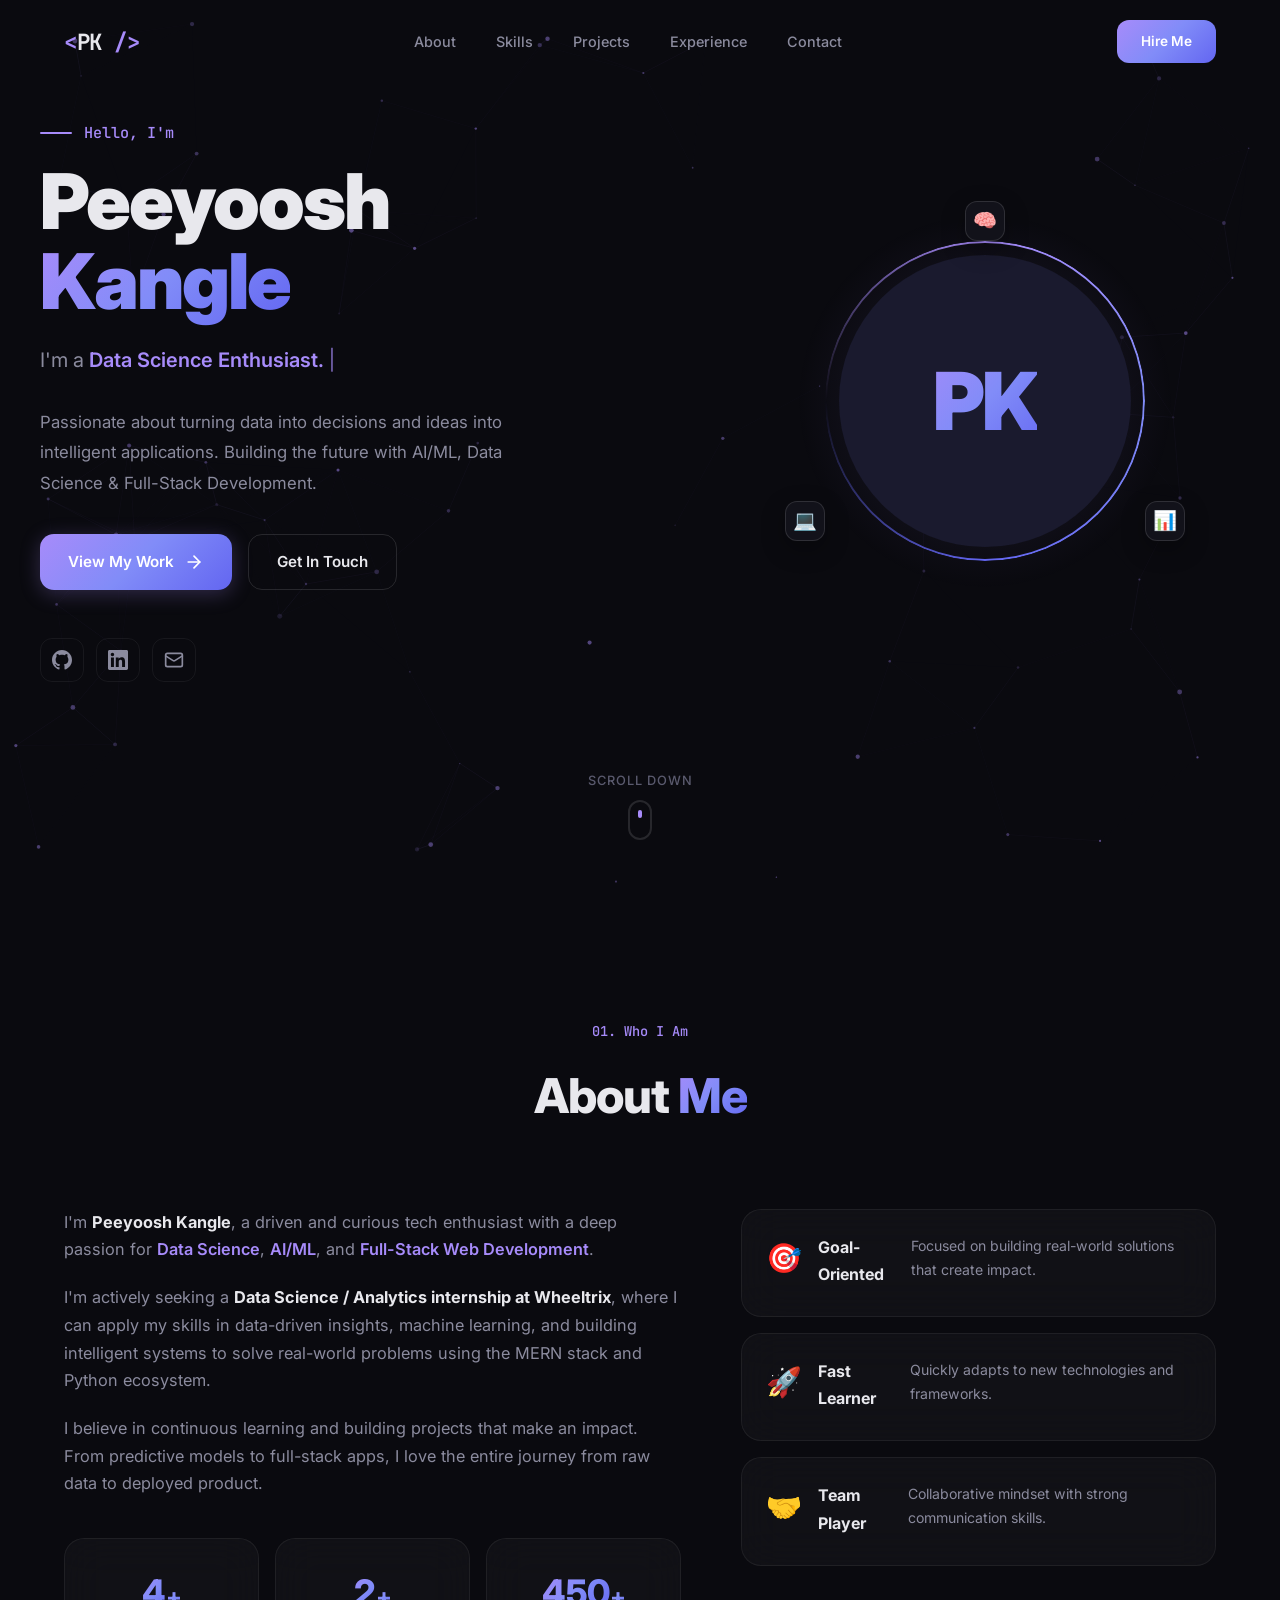
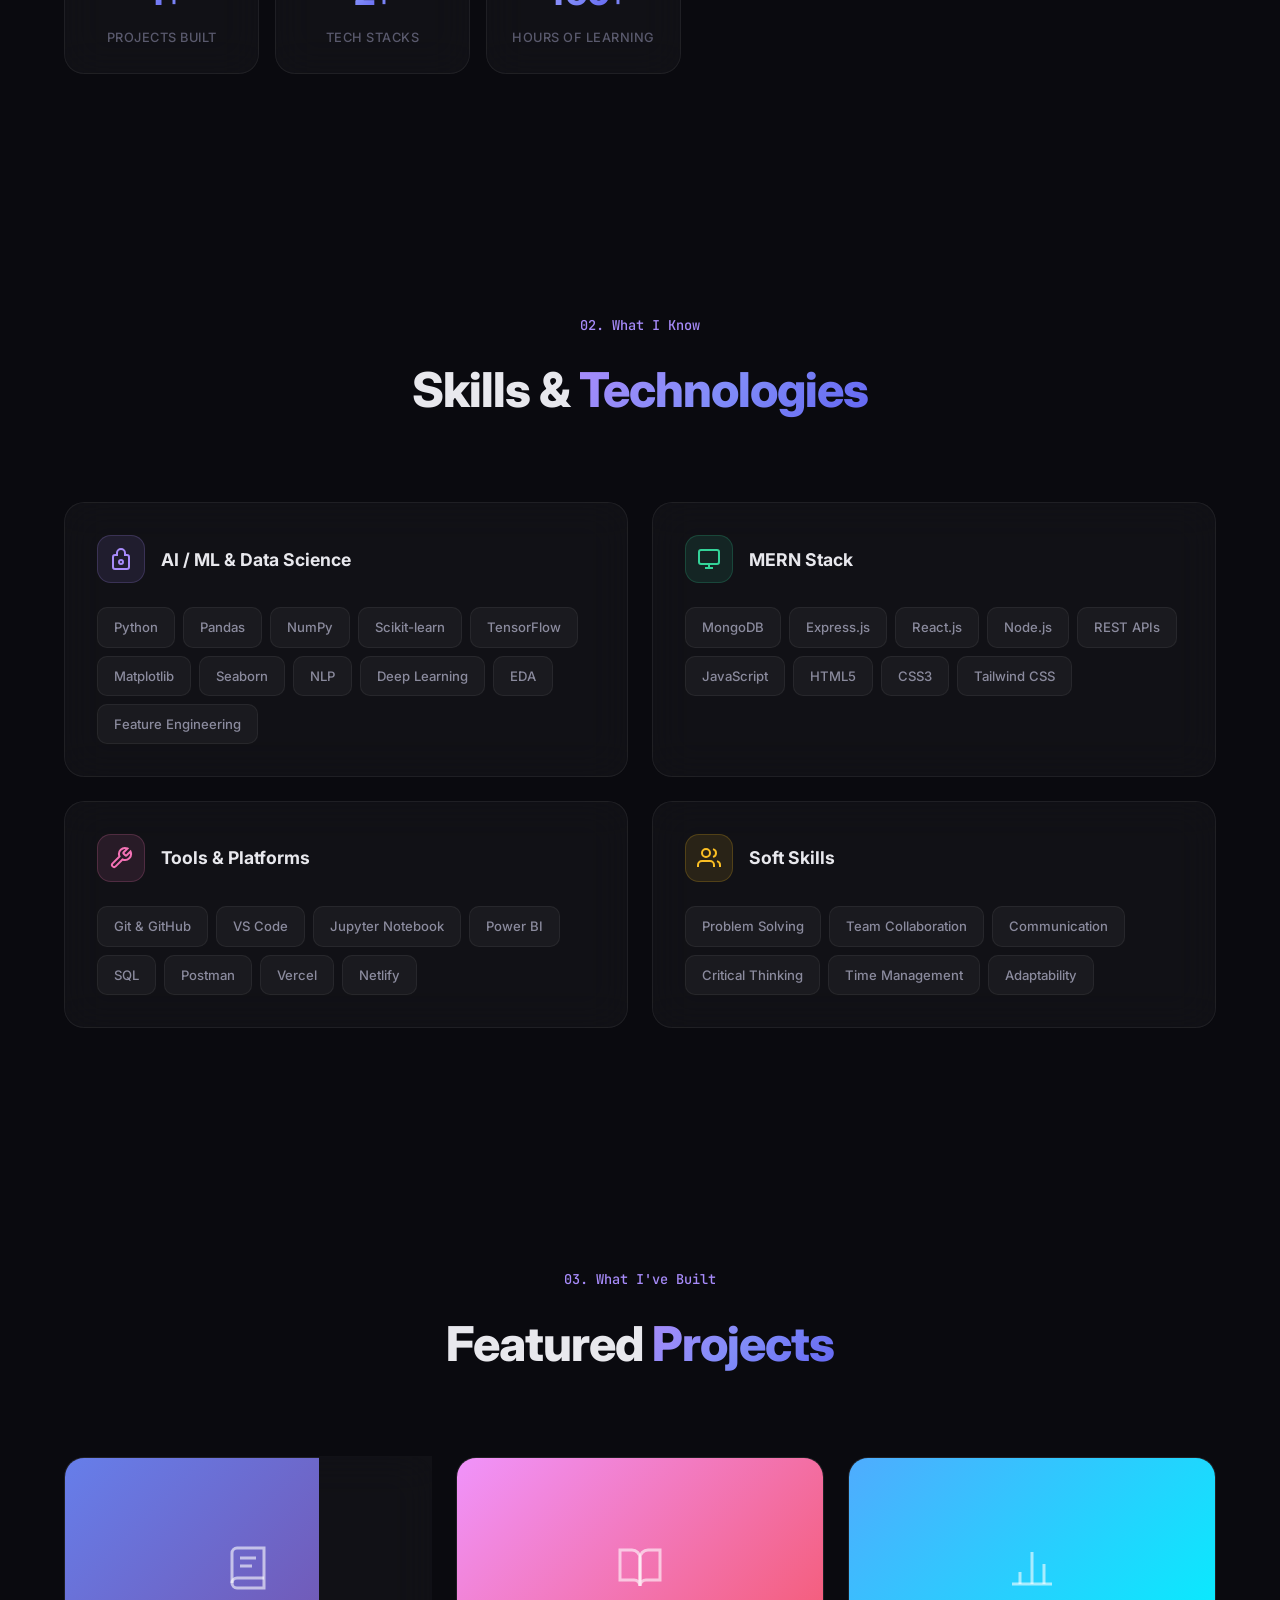
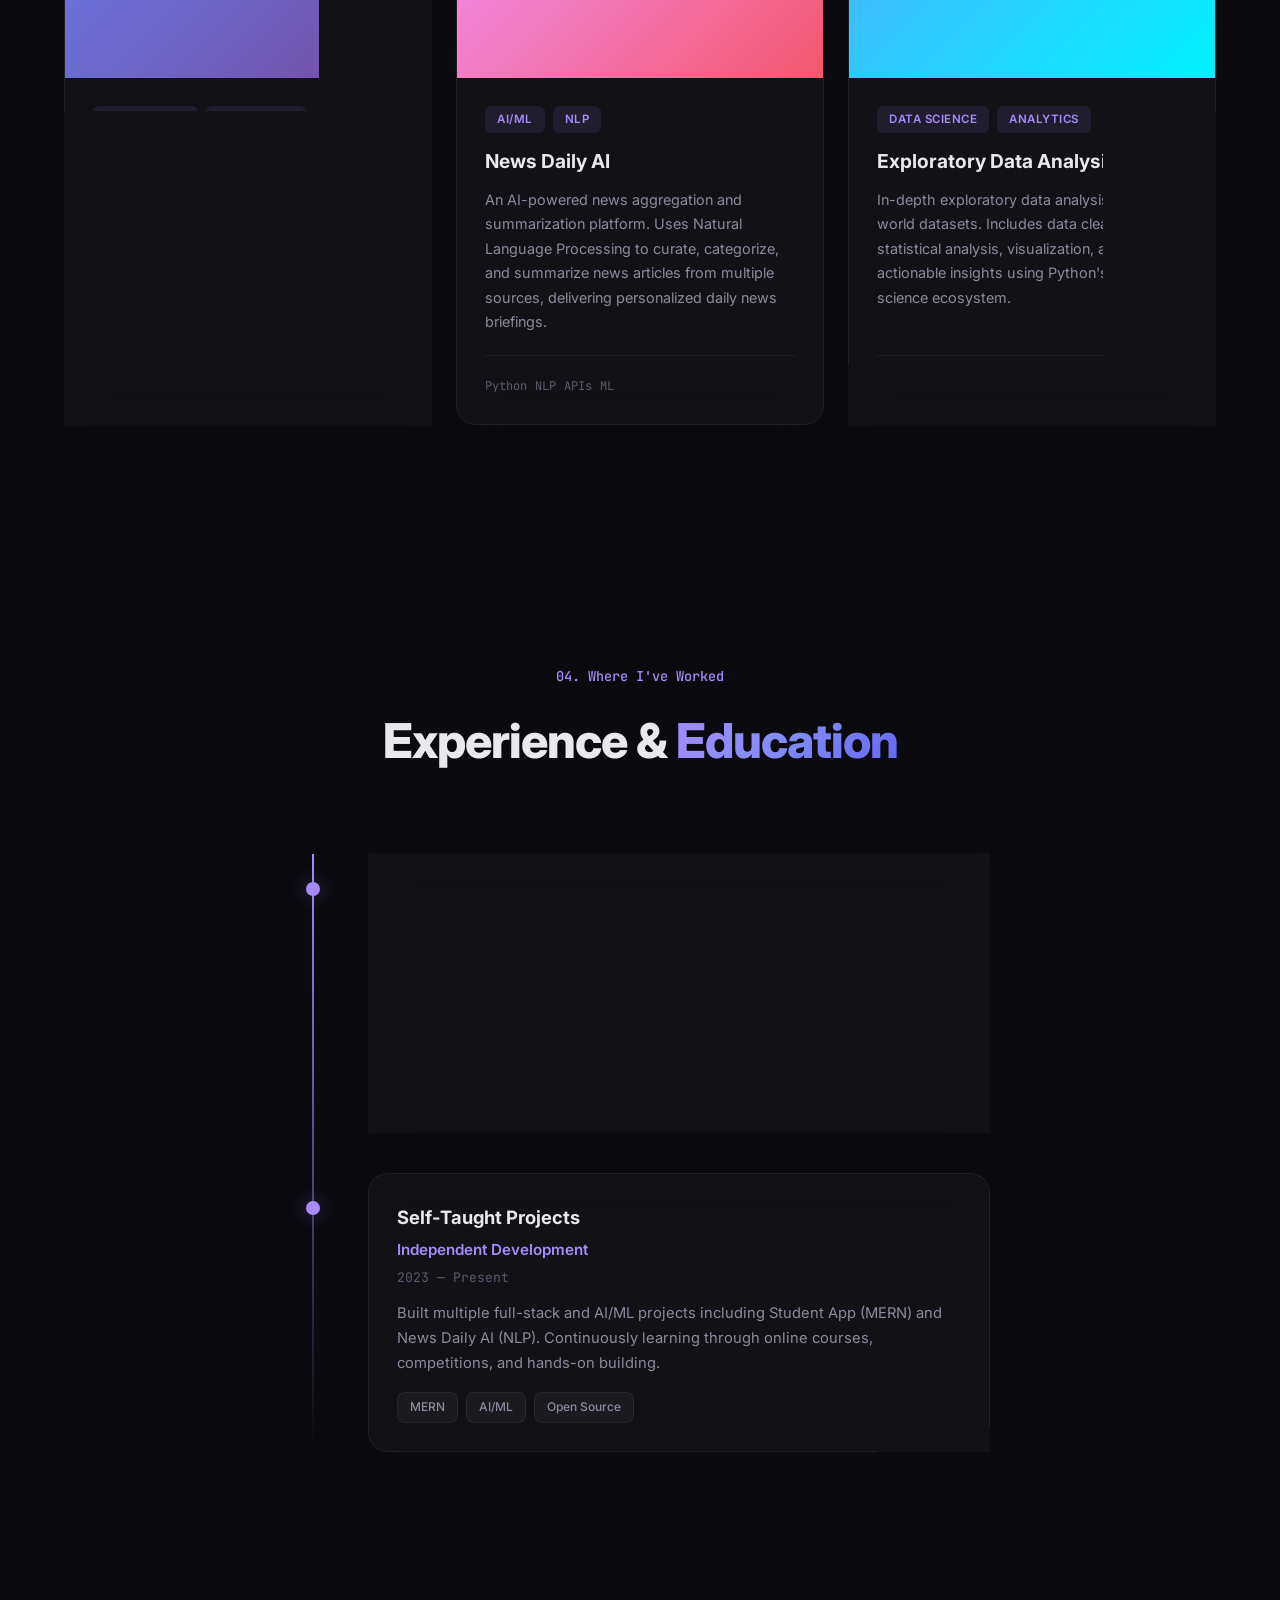
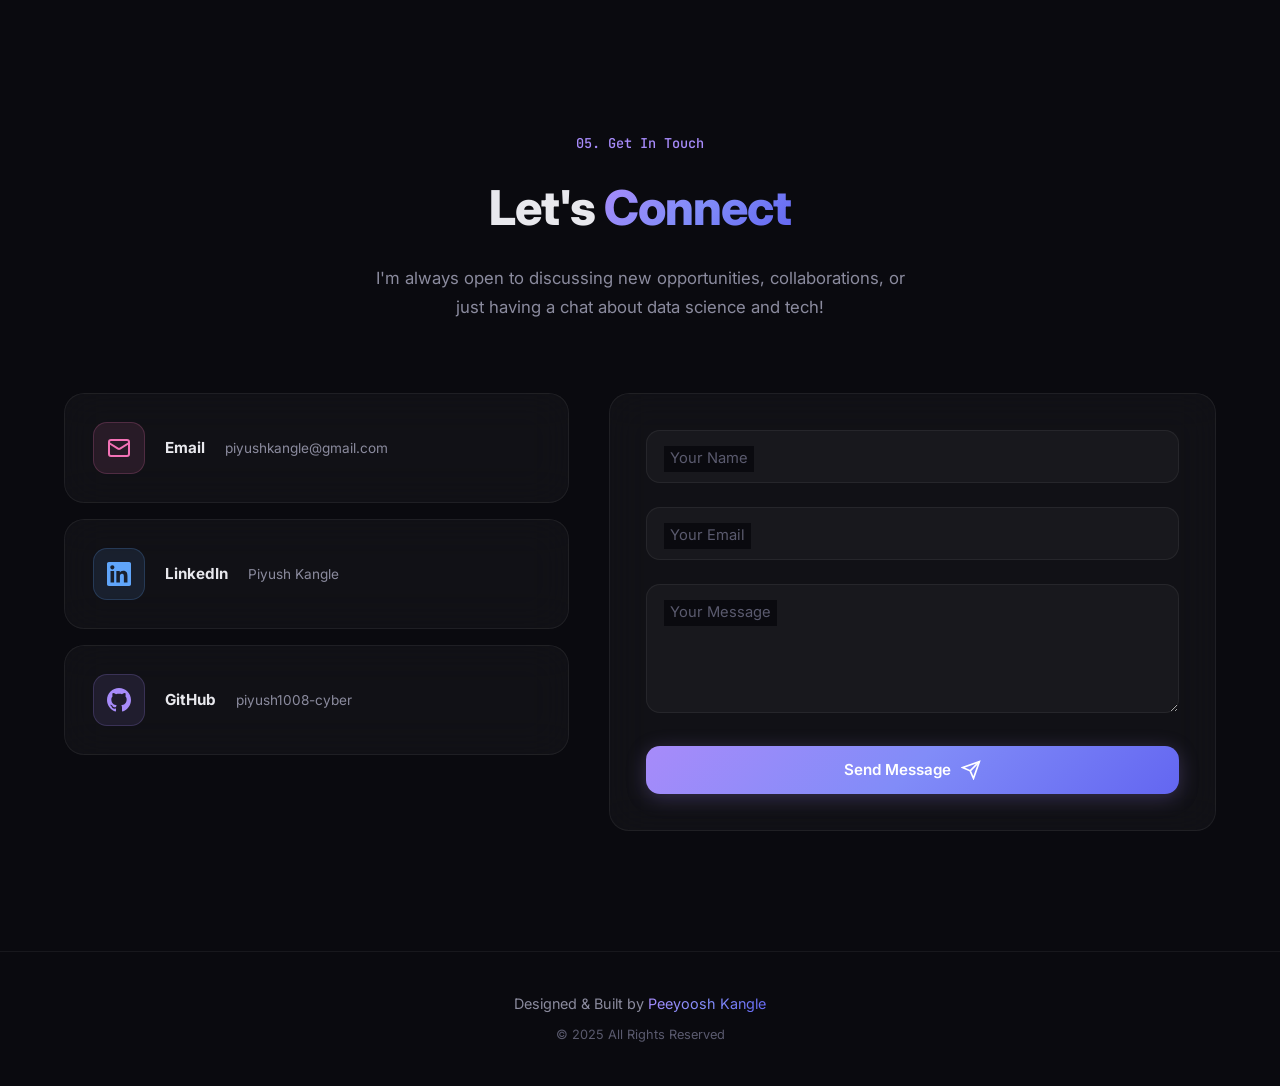
==== index.html @ 3d5f0bd4 "Add files via upload" ====
<!DOCTYPE html>
<html lang="en">
<head>
    <meta charset="UTF-8">
    <meta name="viewport" content="width=device-width, initial-scale=1.0">
    <meta name="description" content="Peeyoosh Kangle — Data Science & AI/ML enthusiast, MERN Stack developer. Portfolio showcasing projects, skills, and experience.">
    <meta name="keywords" content="Peeyoosh Kangle, Data Science, AI, ML, MERN Stack, Portfolio, Developer">
    <meta name="author" content="Peeyoosh Kangle">
    <title>Peeyoosh Kangle | Data Science & AI/ML Portfolio</title>
    <link rel="preconnect" href="https://fonts.googleapis.com">
    <link rel="preconnect" href="https://fonts.gstatic.com" crossorigin>
    <link href="https://fonts.googleapis.com/css2?family=Inter:wght@300;400;500;600;700;800;900&family=JetBrains+Mono:wght@400;500;600&display=swap" rel="stylesheet">
    <link rel="stylesheet" href="style.css">
</head>
<body>
    <!-- Animated Background Particles -->
    <canvas id="particles-canvas"></canvas>

    <!-- Navigation -->
    <nav class="navbar" id="navbar">
        <div class="nav-container">
            <a href="#hero" class="nav-logo">
                <span class="logo-bracket">&lt;</span>PK<span class="logo-bracket"> /&gt;</span>
            </a>
            <ul class="nav-links" id="nav-links">
                <li><a href="#about" class="nav-link">About</a></li>
                <li><a href="#skills" class="nav-link">Skills</a></li>
                <li><a href="#projects" class="nav-link">Projects</a></li>
                <li><a href="#experience" class="nav-link">Experience</a></li>
                <li><a href="#contact" class="nav-link">Contact</a></li>
            </ul>
            <a href="#contact" class="nav-cta">Hire Me</a>
            <button class="nav-toggle" id="nav-toggle" aria-label="Toggle navigation">
                <span></span><span></span><span></span>
            </button>
        </div>
    </nav>

    <!-- Hero Section -->
    <section class="hero" id="hero">
        <div class="hero-content">
            <div class="hero-text">
                <p class="hero-greeting animate-on-scroll">
                    <span class="greeting-line"></span>
                    Hello, I'm
                </p>
                <h1 class="hero-name animate-on-scroll">
                    Peeyoosh<br><span class="gradient-text">Kangle</span>
                </h1>
                <div class="hero-titles animate-on-scroll">
                    <span class="title-static">I'm a </span>
                    <span class="title-dynamic" id="typed-text"></span>
                    <span class="cursor">|</span>
                </div>
                <p class="hero-description animate-on-scroll">
                    Passionate about turning data into decisions and ideas into intelligent applications.
                    Building the future with AI/ML, Data Science & Full-Stack Development.
                </p>
                <div class="hero-actions animate-on-scroll">
                    <a href="#projects" class="btn btn-primary">
                        <span>View My Work</span>
                        <svg width="20" height="20" viewBox="0 0 24 24" fill="none" stroke="currentColor" stroke-width="2" stroke-linecap="round" stroke-linejoin="round"><line x1="5" y1="12" x2="19" y2="12"/><polyline points="12 5 19 12 12 19"/></svg>
                    </a>
                    <a href="mailto:piyushkangle@gmail.com" class="btn btn-outline">
                        <span>Get In Touch</span>
                    </a>
                </div>
                <div class="hero-socials animate-on-scroll">
                    <a href="https://github.com/piyush1008-cyber" target="_blank" rel="noopener noreferrer" class="social-link" aria-label="GitHub">
                        <svg viewBox="0 0 24 24" fill="currentColor"><path d="M12 0c-6.626 0-12 5.373-12 12 0 5.302 3.438 9.8 8.207 11.387.599.111.793-.261.793-.577v-2.234c-3.338.726-4.033-1.416-4.033-1.416-.546-1.387-1.333-1.756-1.333-1.756-1.089-.745.083-.729.083-.729 1.205.084 1.839 1.237 1.839 1.237 1.07 1.834 2.807 1.304 3.492.997.107-.775.418-1.305.762-1.604-2.665-.305-5.467-1.334-5.467-5.931 0-1.311.469-2.381 1.236-3.221-.124-.303-.535-1.524.117-3.176 0 0 1.008-.322 3.301 1.23.957-.266 1.983-.399 3.003-.404 1.02.005 2.047.138 3.006.404 2.291-1.552 3.297-1.23 3.297-1.23.653 1.653.242 2.874.118 3.176.77.84 1.235 1.911 1.235 3.221 0 4.609-2.807 5.624-5.479 5.921.43.372.823 1.102.823 2.222v3.293c0 .319.192.694.801.576 4.765-1.589 8.199-6.086 8.199-11.386 0-6.627-5.373-12-12-12z"/></svg>
                    </a>
                    <a href="https://www.linkedin.com/in/piyush-kangle-652694383/" target="_blank" rel="noopener noreferrer" class="social-link" aria-label="LinkedIn">
                        <svg viewBox="0 0 24 24" fill="currentColor"><path d="M20.447 20.452h-3.554v-5.569c0-1.328-.027-3.037-1.852-3.037-1.853 0-2.136 1.445-2.136 2.939v5.667H9.351V9h3.414v1.561h.046c.477-.9 1.637-1.85 3.37-1.85 3.601 0 4.267 2.37 4.267 5.455v6.286zM5.337 7.433c-1.144 0-2.063-.926-2.063-2.065 0-1.138.92-2.063 2.063-2.063 1.14 0 2.064.925 2.064 2.063 0 1.139-.925 2.065-2.064 2.065zm1.782 13.019H3.555V9h3.564v11.452zM22.225 0H1.771C.792 0 0 .774 0 1.729v20.542C0 23.227.792 24 1.771 24h20.451C23.2 24 24 23.227 24 22.271V1.729C24 .774 23.2 0 22.222 0h.003z"/></svg>
                    </a>
                    <a href="mailto:piyushkangle@gmail.com" class="social-link" aria-label="Email">
                        <svg viewBox="0 0 24 24" fill="none" stroke="currentColor" stroke-width="2" stroke-linecap="round" stroke-linejoin="round"><rect x="2" y="4" width="20" height="16" rx="2"/><path d="m22 7-8.97 5.7a1.94 1.94 0 0 1-2.06 0L2 7"/></svg>
                    </a>
                </div>
            </div>
            <div class="hero-visual animate-on-scroll">
                <div class="hero-avatar-wrapper">
                    <div class="avatar-glow"></div>
                    <div class="avatar-ring"></div>
                    <div class="avatar-placeholder">
                        <span class="avatar-initials">PK</span>
                    </div>
                    <div class="orbit-ring">
                        <div class="orbit-dot" style="--delay: 0s; --icon: '🧠'"></div>
                        <div class="orbit-dot" style="--delay: -2s; --icon: '📊'"></div>
                        <div class="orbit-dot" style="--delay: -4s; --icon: '💻'"></div>
                    </div>
                </div>
            </div>
        </div>
        <div class="scroll-indicator">
            <span>Scroll Down</span>
            <div class="scroll-arrow"></div>
        </div>
    </section>

    <!-- About Section -->
    <section class="section about" id="about">
        <div class="container">
            <div class="section-header animate-on-scroll">
                <span class="section-tag">01. Who I Am</span>
                <h2 class="section-title">About <span class="gradient-text">Me</span></h2>
            </div>
            <div class="about-grid">
                <div class="about-content animate-on-scroll">
                    <p>I'm <strong>Peeyoosh Kangle</strong>, a driven and curious tech enthusiast with a deep passion for
                        <span class="highlight">Data Science</span>, <span class="highlight">AI/ML</span>, and
                        <span class="highlight">Full-Stack Web Development</span>.
                    </p>
                    <p>
                        I'm actively seeking a <strong>Data Science / Analytics internship at Wheeltrix</strong>, where I can
                        apply my skills in data-driven insights, machine learning, and building intelligent systems
                        to solve real-world problems using the MERN stack and Python ecosystem.
                    </p>
                    <p>
                        I believe in continuous learning and building projects that make an impact. From predictive models
                        to full-stack apps, I love the entire journey from raw data to deployed product.
                    </p>
                    <div class="about-stats">
                        <div class="stat-card glass-card">
                            <span class="stat-number" data-target="5">0</span><span class="stat-plus">+</span>
                            <span class="stat-label">Projects Built</span>
                        </div>
                        <div class="stat-card glass-card">
                            <span class="stat-number" data-target="3">0</span><span class="stat-plus">+</span>
                            <span class="stat-label">Tech Stacks</span>
                        </div>
                        <div class="stat-card glass-card">
                            <span class="stat-number" data-target="500">0</span><span class="stat-plus">+</span>
                            <span class="stat-label">Hours of Learning</span>
                        </div>
                    </div>
                </div>
                <div class="about-highlights animate-on-scroll">
                    <div class="highlight-card glass-card">
                        <div class="highlight-icon">🎯</div>
                        <h3>Goal-Oriented</h3>
                        <p>Focused on building real-world solutions that create impact.</p>
                    </div>
                    <div class="highlight-card glass-card">
                        <div class="highlight-icon">🚀</div>
                        <h3>Fast Learner</h3>
                        <p>Quickly adapts to new technologies and frameworks.</p>
                    </div>
                    <div class="highlight-card glass-card">
                        <div class="highlight-icon">🤝</div>
                        <h3>Team Player</h3>
                        <p>Collaborative mindset with strong communication skills.</p>
                    </div>
                </div>
            </div>
        </div>
    </section>

    <!-- Skills Section -->
    <section class="section skills" id="skills">
        <div class="container">
            <div class="section-header animate-on-scroll">
                <span class="section-tag">02. What I Know</span>
                <h2 class="section-title">Skills & <span class="gradient-text">Technologies</span></h2>
            </div>
            <div class="skills-grid">
                <!-- Data Science & AI/ML -->
                <div class="skill-category glass-card animate-on-scroll">
                    <div class="skill-category-header">
                        <div class="skill-icon-wrapper" style="--accent: #a78bfa;">
                            <svg viewBox="0 0 24 24" fill="none" stroke="currentColor" stroke-width="2"><path d="M12 2a4 4 0 0 0-4 4v2H6a2 2 0 0 0-2 2v10a2 2 0 0 0 2 2h12a2 2 0 0 0 2-2V10a2 2 0 0 0-2-2h-2V6a4 4 0 0 0-4-4z"/><circle cx="12" cy="15" r="2"/></svg>
                        </div>
                        <h3>AI / ML & Data Science</h3>
                    </div>
                    <div class="skill-tags">
                        <span class="skill-tag">Python</span>
                        <span class="skill-tag">Pandas</span>
                        <span class="skill-tag">NumPy</span>
                        <span class="skill-tag">Scikit-learn</span>
                        <span class="skill-tag">TensorFlow</span>
                        <span class="skill-tag">Matplotlib</span>
                        <span class="skill-tag">Seaborn</span>
                        <span class="skill-tag">NLP</span>
                        <span class="skill-tag">Deep Learning</span>
                        <span class="skill-tag">EDA</span>
                        <span class="skill-tag">Feature Engineering</span>
                    </div>
                </div>

                <!-- MERN Stack -->
                <div class="skill-category glass-card animate-on-scroll">
                    <div class="skill-category-header">
                        <div class="skill-icon-wrapper" style="--accent: #34d399;">
                            <svg viewBox="0 0 24 24" fill="none" stroke="currentColor" stroke-width="2"><rect x="2" y="3" width="20" height="14" rx="2"/><line x1="8" y1="21" x2="16" y2="21"/><line x1="12" y1="17" x2="12" y2="21"/></svg>
                        </div>
                        <h3>MERN Stack</h3>
                    </div>
                    <div class="skill-tags">
                        <span class="skill-tag">MongoDB</span>
                        <span class="skill-tag">Express.js</span>
                        <span class="skill-tag">React.js</span>
                        <span class="skill-tag">Node.js</span>
                        <span class="skill-tag">REST APIs</span>
                        <span class="skill-tag">JavaScript</span>
                        <span class="skill-tag">HTML5</span>
                        <span class="skill-tag">CSS3</span>
                        <span class="skill-tag">Tailwind CSS</span>
                    </div>
                </div>

                <!-- Tools & Platforms -->
                <div class="skill-category glass-card animate-on-scroll">
                    <div class="skill-category-header">
                        <div class="skill-icon-wrapper" style="--accent: #f472b6;">
                            <svg viewBox="0 0 24 24" fill="none" stroke="currentColor" stroke-width="2"><path d="M14.7 6.3a1 1 0 0 0 0 1.4l1.6 1.6a1 1 0 0 0 1.4 0l3.77-3.77a6 6 0 0 1-7.94 7.94l-6.91 6.91a2.12 2.12 0 0 1-3-3l6.91-6.91a6 6 0 0 1 7.94-7.94l-3.76 3.76z"/></svg>
                        </div>
                        <h3>Tools & Platforms</h3>
                    </div>
                    <div class="skill-tags">
                        <span class="skill-tag">Git & GitHub</span>
                        <span class="skill-tag">VS Code</span>
                        <span class="skill-tag">Jupyter Notebook</span>
                        <span class="skill-tag">Power BI</span>
                        <span class="skill-tag">SQL</span>
                        <span class="skill-tag">Postman</span>
                        <span class="skill-tag">Vercel</span>
                        <span class="skill-tag">Netlify</span>
                    </div>
                </div>

                <!-- Soft Skills -->
                <div class="skill-category glass-card animate-on-scroll">
                    <div class="skill-category-header">
                        <div class="skill-icon-wrapper" style="--accent: #fbbf24;">
                            <svg viewBox="0 0 24 24" fill="none" stroke="currentColor" stroke-width="2"><path d="M17 21v-2a4 4 0 0 0-4-4H5a4 4 0 0 0-4 4v2"/><circle cx="9" cy="7" r="4"/><path d="M23 21v-2a4 4 0 0 0-3-3.87"/><path d="M16 3.13a4 4 0 0 1 0 7.75"/></svg>
                        </div>
                        <h3>Soft Skills</h3>
                    </div>
                    <div class="skill-tags">
                        <span class="skill-tag">Problem Solving</span>
                        <span class="skill-tag">Team Collaboration</span>
                        <span class="skill-tag">Communication</span>
                        <span class="skill-tag">Critical Thinking</span>
                        <span class="skill-tag">Time Management</span>
                        <span class="skill-tag">Adaptability</span>
                    </div>
                </div>
            </div>
        </div>
    </section>

    <!-- Projects Section -->
    <section class="section projects" id="projects">
        <div class="container">
            <div class="section-header animate-on-scroll">
                <span class="section-tag">03. What I've Built</span>
                <h2 class="section-title">Featured <span class="gradient-text">Projects</span></h2>
            </div>
            <div class="projects-grid">
                <!-- Project 1: Student App -->
                <div class="project-card glass-card animate-on-scroll">
                    <div class="project-image">
                        <div class="project-img-placeholder" style="--gradient: linear-gradient(135deg, #667eea, #764ba2);">
                            <svg viewBox="0 0 24 24" fill="none" stroke="currentColor" stroke-width="1.5" width="48" height="48"><path d="M4 19.5A2.5 2.5 0 0 1 6.5 17H20"/><path d="M6.5 2H20v20H6.5A2.5 2.5 0 0 1 4 19.5v-15A2.5 2.5 0 0 1 6.5 2z"/><path d="M8 7h8"/><path d="M8 11h6"/></svg>
                        </div>
                        <div class="project-overlay">
                            <a href="#" class="project-link-icon" aria-label="View Project">
                                <svg viewBox="0 0 24 24" fill="none" stroke="currentColor" stroke-width="2"><path d="M18 13v6a2 2 0 0 1-2 2H5a2 2 0 0 1-2-2V8a2 2 0 0 1 2-2h6"/><polyline points="15 3 21 3 21 9"/><line x1="10" y1="14" x2="21" y2="3"/></svg>
                            </a>
                            <a href="#" class="project-link-icon" aria-label="View Source Code">
                                <svg viewBox="0 0 24 24" fill="currentColor"><path d="M12 0c-6.626 0-12 5.373-12 12 0 5.302 3.438 9.8 8.207 11.387.599.111.793-.261.793-.577v-2.234c-3.338.726-4.033-1.416-4.033-1.416-.546-1.387-1.333-1.756-1.333-1.756-1.089-.745.083-.729.083-.729 1.205.084 1.839 1.237 1.839 1.237 1.07 1.834 2.807 1.304 3.492.997.107-.775.418-1.305.762-1.604-2.665-.305-5.467-1.334-5.467-5.931 0-1.311.469-2.381 1.236-3.221-.124-.303-.535-1.524.117-3.176 0 0 1.008-.322 3.301 1.23.957-.266 1.983-.399 3.003-.404 1.02.005 2.047.138 3.006.404 2.291-1.552 3.297-1.23 3.297-1.23.653 1.653.242 2.874.118 3.176.77.84 1.235 1.911 1.235 3.221 0 4.609-2.807 5.624-5.479 5.921.43.372.823 1.102.823 2.222v3.293c0 .319.192.694.801.576 4.765-1.589 8.199-6.086 8.199-11.386 0-6.627-5.373-12-12-12z"/></svg>
                            </a>
                        </div>
                    </div>
                    <div class="project-info">
                        <div class="project-tags">
                            <span>MERN Stack</span>
                            <span>Full-Stack</span>
                        </div>
                        <h3 class="project-title">Student App</h3>
                        <p class="project-description">
                            A comprehensive student management application built with the MERN stack.
                            Features include student registration, attendance tracking, grade management,
                            and an intuitive dashboard for academic performance analytics.
                        </p>
                        <div class="project-tech">
                            <span>React</span>
                            <span>Node.js</span>
                            <span>MongoDB</span>
                            <span>Express</span>
                        </div>
                    </div>
                </div>

                <!-- Project 2: News Daily AI -->
                <div class="project-card glass-card animate-on-scroll">
                    <div class="project-image">
                        <div class="project-img-placeholder" style="--gradient: linear-gradient(135deg, #f093fb, #f5576c);">
                            <svg viewBox="0 0 24 24" fill="none" stroke="currentColor" stroke-width="1.5" width="48" height="48"><path d="M2 3h6a4 4 0 0 1 4 4v14a3 3 0 0 0-3-3H2z"/><path d="M22 3h-6a4 4 0 0 0-4 4v14a3 3 0 0 1 3-3h7z"/></svg>
                        </div>
                        <div class="project-overlay">
                            <a href="#" class="project-link-icon" aria-label="View Project">
                                <svg viewBox="0 0 24 24" fill="none" stroke="currentColor" stroke-width="2"><path d="M18 13v6a2 2 0 0 1-2 2H5a2 2 0 0 1-2-2V8a2 2 0 0 1 2-2h6"/><polyline points="15 3 21 3 21 9"/><line x1="10" y1="14" x2="21" y2="3"/></svg>
                            </a>
                            <a href="#" class="project-link-icon" aria-label="View Source Code">
                                <svg viewBox="0 0 24 24" fill="currentColor"><path d="M12 0c-6.626 0-12 5.373-12 12 0 5.302 3.438 9.8 8.207 11.387.599.111.793-.261.793-.577v-2.234c-3.338.726-4.033-1.416-4.033-1.416-.546-1.387-1.333-1.756-1.333-1.756-1.089-.745.083-.729.083-.729 1.205.084 1.839 1.237 1.839 1.237 1.07 1.834 2.807 1.304 3.492.997.107-.775.418-1.305.762-1.604-2.665-.305-5.467-1.334-5.467-5.931 0-1.311.469-2.381 1.236-3.221-.124-.303-.535-1.524.117-3.176 0 0 1.008-.322 3.301 1.23.957-.266 1.983-.399 3.003-.404 1.02.005 2.047.138 3.006.404 2.291-1.552 3.297-1.23 3.297-1.23.653 1.653.242 2.874.118 3.176.77.84 1.235 1.911 1.235 3.221 0 4.609-2.807 5.624-5.479 5.921.43.372.823 1.102.823 2.222v3.293c0 .319.192.694.801.576 4.765-1.589 8.199-6.086 8.199-11.386 0-6.627-5.373-12-12-12z"/></svg>
                            </a>
                        </div>
                    </div>
                    <div class="project-info">
                        <div class="project-tags">
                            <span>AI/ML</span>
                            <span>NLP</span>
                        </div>
                        <h3 class="project-title">News Daily AI</h3>
                        <p class="project-description">
                            An AI-powered news aggregation and summarization platform. Uses Natural Language
                            Processing to curate, categorize, and summarize news articles from multiple sources,
                            delivering personalized daily news briefings.
                        </p>
                        <div class="project-tech">
                            <span>Python</span>
                            <span>NLP</span>
                            <span>APIs</span>
                            <span>ML</span>
                        </div>
                    </div>
                </div>

                <!-- Project 3: Data Science EDA -->
                <div class="project-card glass-card animate-on-scroll">
                    <div class="project-image">
                        <div class="project-img-placeholder" style="--gradient: linear-gradient(135deg, #4facfe, #00f2fe);">
                            <svg viewBox="0 0 24 24" fill="none" stroke="currentColor" stroke-width="1.5" width="48" height="48"><line x1="18" y1="20" x2="18" y2="10"/><line x1="12" y1="20" x2="12" y2="4"/><line x1="6" y1="20" x2="6" y2="14"/><line x1="2" y1="20" x2="22" y2="20"/></svg>
                        </div>
                        <div class="project-overlay">
                            <a href="#" class="project-link-icon" aria-label="View Project">
                                <svg viewBox="0 0 24 24" fill="none" stroke="currentColor" stroke-width="2"><path d="M18 13v6a2 2 0 0 1-2 2H5a2 2 0 0 1-2-2V8a2 2 0 0 1 2-2h6"/><polyline points="15 3 21 3 21 9"/><line x1="10" y1="14" x2="21" y2="3"/></svg>
                            </a>
                            <a href="#" class="project-link-icon" aria-label="View Source Code">
                                <svg viewBox="0 0 24 24" fill="currentColor"><path d="M12 0c-6.626 0-12 5.373-12 12 0 5.302 3.438 9.8 8.207 11.387.599.111.793-.261.793-.577v-2.234c-3.338.726-4.033-1.416-4.033-1.416-.546-1.387-1.333-1.756-1.333-1.756-1.089-.745.083-.729.083-.729 1.205.084 1.839 1.237 1.839 1.237 1.07 1.834 2.807 1.304 3.492.997.107-.775.418-1.305.762-1.604-2.665-.305-5.467-1.334-5.467-5.931 0-1.311.469-2.381 1.236-3.221-.124-.303-.535-1.524.117-3.176 0 0 1.008-.322 3.301 1.23.957-.266 1.983-.399 3.003-.404 1.02.005 2.047.138 3.006.404 2.291-1.552 3.297-1.23 3.297-1.23.653 1.653.242 2.874.118 3.176.77.84 1.235 1.911 1.235 3.221 0 4.609-2.807 5.624-5.479 5.921.43.372.823 1.102.823 2.222v3.293c0 .319.192.694.801.576 4.765-1.589 8.199-6.086 8.199-11.386 0-6.627-5.373-12-12-12z"/></svg>
                            </a>
                        </div>
                    </div>
                    <div class="project-info">
                        <div class="project-tags">
                            <span>Data Science</span>
                            <span>Analytics</span>
                        </div>
                        <h3 class="project-title">Exploratory Data Analysis</h3>
                        <p class="project-description">
                            In-depth exploratory data analysis on real-world datasets. Includes data cleaning,
                            statistical analysis, visualization, and actionable insights using Python's
                            data science ecosystem.
                        </p>
                        <div class="project-tech">
                            <span>Pandas</span>
                            <span>Matplotlib</span>
                            <span>Seaborn</span>
                            <span>Jupyter</span>
                        </div>
                    </div>
                </div>
            </div>
        </div>
    </section>

    <!-- Experience Section -->
    <section class="section experience" id="experience">
        <div class="container">
            <div class="section-header animate-on-scroll">
                <span class="section-tag">04. Where I've Worked</span>
                <h2 class="section-title">Experience & <span class="gradient-text">Education</span></h2>
            </div>
            <div class="timeline">
                <div class="timeline-item animate-on-scroll">
                    <div class="timeline-marker">
                        <div class="timeline-dot"></div>
                    </div>
                    <div class="timeline-content glass-card">
                        <div class="timeline-badge" style="color: #818cf8; background: rgba(129,140,248,0.1); border-color: rgba(129,140,248,0.2);">Applying</div>
                        <h3>Data Science / Analytics Intern</h3>
                        <h4>Wheeltrix (Target Company)</h4>
                        <p class="timeline-date">2025</p>
                        <p>Seeking an opportunity to apply my data analysis, ML modeling, dashboard creation, and 
                            business insight skills to contribute to data-driven decision making at Wheeltrix.</p>
                        <div class="timeline-tags">
                            <span>Python</span>
                            <span>Data Analysis</span>
                            <span>ML</span>
                            <span>Visualization</span>
                        </div>
                    </div>
                </div>
                <div class="timeline-item animate-on-scroll">
                    <div class="timeline-marker">
                        <div class="timeline-dot"></div>
                    </div>
                    <div class="timeline-content glass-card">
                        <h3>Self-Taught Projects</h3>
                        <h4>Independent Development</h4>
                        <p class="timeline-date">2023 — Present</p>
                        <p>Built multiple full-stack and AI/ML projects including Student App (MERN) and
                            News Daily AI (NLP). Continuously learning through online courses, competitions,
                            and hands-on building.</p>
                        <div class="timeline-tags">
                            <span>MERN</span>
                            <span>AI/ML</span>
                            <span>Open Source</span>
                        </div>
                    </div>
                </div>
            </div>
        </div>
    </section>

    <!-- Contact Section -->
    <section class="section contact" id="contact">
        <div class="container">
            <div class="section-header animate-on-scroll">
                <span class="section-tag">05. Get In Touch</span>
                <h2 class="section-title">Let's <span class="gradient-text">Connect</span></h2>
                <p class="section-subtitle">
                    I'm always open to discussing new opportunities, collaborations, or just having a chat about
                    data science and tech!
                </p>
            </div>
            <div class="contact-grid">
                <div class="contact-cards animate-on-scroll">
                    <a href="mailto:piyushkangle@gmail.com" class="contact-card glass-card" id="contact-email">
                        <div class="contact-icon" style="--accent: #f472b6;">
                            <svg viewBox="0 0 24 24" fill="none" stroke="currentColor" stroke-width="2"><rect x="2" y="4" width="20" height="16" rx="2"/><path d="m22 7-8.97 5.7a1.94 1.94 0 0 1-2.06 0L2 7"/></svg>
                        </div>
                        <h3>Email</h3>
                        <p>piyushkangle@gmail.com</p>
                    </a>
                    <a href="https://www.linkedin.com/in/piyush-kangle-652694383/" target="_blank" rel="noopener noreferrer" class="contact-card glass-card" id="contact-linkedin">
                        <div class="contact-icon" style="--accent: #60a5fa;">
                            <svg viewBox="0 0 24 24" fill="currentColor"><path d="M20.447 20.452h-3.554v-5.569c0-1.328-.027-3.037-1.852-3.037-1.853 0-2.136 1.445-2.136 2.939v5.667H9.351V9h3.414v1.561h.046c.477-.9 1.637-1.85 3.37-1.85 3.601 0 4.267 2.37 4.267 5.455v6.286zM5.337 7.433c-1.144 0-2.063-.926-2.063-2.065 0-1.138.92-2.063 2.063-2.063 1.14 0 2.064.925 2.064 2.063 0 1.139-.925 2.065-2.064 2.065zm1.782 13.019H3.555V9h3.564v11.452zM22.225 0H1.771C.792 0 0 .774 0 1.729v20.542C0 23.227.792 24 1.771 24h20.451C23.2 24 24 23.227 24 22.271V1.729C24 .774 23.2 0 22.222 0h.003z"/></svg>
                        </div>
                        <h3>LinkedIn</h3>
                        <p>Piyush Kangle</p>
                    </a>
                    <a href="https://github.com/piyush1008-cyber" target="_blank" rel="noopener noreferrer" class="contact-card glass-card" id="contact-github">
                        <div class="contact-icon" style="--accent: #a78bfa;">
                            <svg viewBox="0 0 24 24" fill="currentColor"><path d="M12 0c-6.626 0-12 5.373-12 12 0 5.302 3.438 9.8 8.207 11.387.599.111.793-.261.793-.577v-2.234c-3.338.726-4.033-1.416-4.033-1.416-.546-1.387-1.333-1.756-1.333-1.756-1.089-.745.083-.729.083-.729 1.205.084 1.839 1.237 1.839 1.237 1.07 1.834 2.807 1.304 3.492.997.107-.775.418-1.305.762-1.604-2.665-.305-5.467-1.334-5.467-5.931 0-1.311.469-2.381 1.236-3.221-.124-.303-.535-1.524.117-3.176 0 0 1.008-.322 3.301 1.23.957-.266 1.983-.399 3.003-.404 1.02.005 2.047.138 3.006.404 2.291-1.552 3.297-1.23 3.297-1.23.653 1.653.242 2.874.118 3.176.77.84 1.235 1.911 1.235 3.221 0 4.609-2.807 5.624-5.479 5.921.43.372.823 1.102.823 2.222v3.293c0 .319.192.694.801.576 4.765-1.589 8.199-6.086 8.199-11.386 0-6.627-5.373-12-12-12z"/></svg>
                        </div>
                        <h3>GitHub</h3>
                        <p>piyush1008-cyber</p>
                    </a>
                </div>
                <div class="contact-form-wrapper animate-on-scroll">
                    <form class="contact-form glass-card" id="contact-form">
                        <div class="form-group">
                            <input type="text" id="form-name" placeholder=" " required>
                            <label for="form-name">Your Name</label>
                        </div>
                        <div class="form-group">
                            <input type="email" id="form-email" placeholder=" " required>
                            <label for="form-email">Your Email</label>
                        </div>
                        <div class="form-group">
                            <textarea id="form-message" rows="5" placeholder=" " required></textarea>
                            <label for="form-message">Your Message</label>
                        </div>
                        <button type="submit" class="btn btn-primary btn-full" id="form-submit">
                            <span>Send Message</span>
                            <svg width="20" height="20" viewBox="0 0 24 24" fill="none" stroke="currentColor" stroke-width="2"><line x1="22" y1="2" x2="11" y2="13"/><polygon points="22 2 15 22 11 13 2 9 22 2"/></svg>
                        </button>
                    </form>
                </div>
            </div>
        </div>
    </section>

    <!-- Footer -->
    <footer class="footer">
        <div class="container">
            <div class="footer-content">
                <p class="footer-text">
                    Designed & Built by <span class="gradient-text">Peeyoosh Kangle</span>
                </p>
                <p class="footer-copyright">© 2025 All Rights Reserved</p>
            </div>
        </div>
    </footer>

    <script src="script.js"></script>
</body>
</html>
---- style.css ----
/* ===================================
   DESIGN SYSTEM & VARIABLES
   =================================== */
:root {
    /* Colors */
    --bg-primary: #0a0a0f;
    --bg-secondary: #12121a;
    --bg-tertiary: #1a1a2e;
    --surface: rgba(255, 255, 255, 0.03);
    --surface-hover: rgba(255, 255, 255, 0.06);
    --border: rgba(255, 255, 255, 0.06);
    --border-hover: rgba(255, 255, 255, 0.12);

    --text-primary: #e8e8ed;
    --text-secondary: #8b8b9e;
    --text-muted: #5a5a6e;

    --accent-1: #a78bfa; /* Purple */
    --accent-2: #818cf8; /* Indigo */
    --accent-3: #6366f1; /* Deeper indigo */
    --gradient-primary: linear-gradient(135deg, #a78bfa, #818cf8, #6366f1);
    --gradient-accent: linear-gradient(135deg, #f472b6, #a78bfa, #818cf8);
    --gradient-warm: linear-gradient(135deg, #fbbf24, #f472b6, #a78bfa);

    /* Typography */
    --font-main: 'Inter', -apple-system, BlinkMacSystemFont, sans-serif;
    --font-mono: 'JetBrains Mono', 'Fira Code', monospace;

    /* Spacing */
    --section-padding: 120px;
    --container-max: 1200px;

    /* Transitions */
    --ease-out: cubic-bezier(0.16, 1, 0.3, 1);
    --ease-spring: cubic-bezier(0.34, 1.56, 0.64, 1);
}

/* ===================================
   RESET & BASE
   =================================== */
*, *::before, *::after {
    margin: 0;
    padding: 0;
    box-sizing: border-box;
}

html {
    scroll-behavior: smooth;
    scroll-padding-top: 80px;
}

body {
    font-family: var(--font-main);
    background: var(--bg-primary);
    color: var(--text-primary);
    line-height: 1.7;
    overflow-x: hidden;
    -webkit-font-smoothing: antialiased;
    -moz-osx-font-smoothing: grayscale;
}

a {
    text-decoration: none;
    color: inherit;
}

img {
    max-width: 100%;
    display: block;
}

/* ===================================
   UTILITIES
   =================================== */
.container {
    max-width: var(--container-max);
    margin: 0 auto;
    padding: 0 24px;
}

.gradient-text {
    background: var(--gradient-primary);
    -webkit-background-clip: text;
    -webkit-text-fill-color: transparent;
    background-clip: text;
}

.glass-card {
    background: var(--surface);
    border: 1px solid var(--border);
    border-radius: 20px;
    backdrop-filter: blur(20px);
    -webkit-backdrop-filter: blur(20px);
    transition: all 0.4s var(--ease-out);
}

.glass-card:hover {
    background: var(--surface-hover);
    border-color: var(--border-hover);
    transform: translateY(-4px);
    box-shadow: 0 20px 60px rgba(167, 139, 250, 0.06);
}

.highlight {
    color: var(--accent-1);
    font-weight: 600;
}

/* ===================================
   PARTICLES CANVAS
   =================================== */
#particles-canvas {
    position: fixed;
    top: 0;
    left: 0;
    width: 100%;
    height: 100%;
    z-index: 0;
    pointer-events: none;
}

/* ===================================
   NAVIGATION
   =================================== */
.navbar {
    position: fixed;
    top: 0;
    left: 0;
    width: 100%;
    z-index: 1000;
    padding: 20px 0;
    transition: all 0.4s var(--ease-out);
}

.navbar.scrolled {
    padding: 12px 0;
    background: rgba(10, 10, 15, 0.85);
    backdrop-filter: blur(20px);
    -webkit-backdrop-filter: blur(20px);
    border-bottom: 1px solid var(--border);
}

.nav-container {
    max-width: var(--container-max);
    margin: 0 auto;
    padding: 0 24px;
    display: flex;
    align-items: center;
    justify-content: space-between;
}

.nav-logo {
    font-family: var(--font-mono);
    font-size: 1.4rem;
    font-weight: 700;
    color: var(--text-primary);
    letter-spacing: -0.5px;
}

.logo-bracket {
    color: var(--accent-1);
}

.nav-links {
    display: flex;
    list-style: none;
    gap: 8px;
}

.nav-link {
    font-size: 0.9rem;
    font-weight: 500;
    color: var(--text-secondary);
    padding: 8px 16px;
    border-radius: 10px;
    transition: all 0.3s var(--ease-out);
    position: relative;
}

.nav-link:hover,
.nav-link.active {
    color: var(--text-primary);
    background: var(--surface-hover);
}

.nav-cta {
    font-size: 0.85rem;
    font-weight: 600;
    padding: 10px 24px;
    border-radius: 12px;
    background: var(--gradient-primary);
    color: white;
    transition: all 0.3s var(--ease-out);
}

.nav-cta:hover {
    transform: translateY(-2px);
    box-shadow: 0 8px 30px rgba(167, 139, 250, 0.3);
}

.nav-toggle {
    display: none;
    flex-direction: column;
    gap: 5px;
    background: none;
    border: none;
    cursor: pointer;
    padding: 4px;
}

.nav-toggle span {
    width: 24px;
    height: 2px;
    background: var(--text-primary);
    border-radius: 2px;
    transition: all 0.3s var(--ease-out);
}

/* ===================================
   HERO SECTION
   =================================== */
.hero {
    min-height: 100vh;
    display: flex;
    flex-direction: column;
    justify-content: center;
    position: relative;
    z-index: 1;
    padding: 120px 24px 60px;
}

.hero-content {
    max-width: var(--container-max);
    margin: 0 auto;
    width: 100%;
    display: grid;
    grid-template-columns: 1.2fr 1fr;
    align-items: center;
    gap: 80px;
}

.hero-greeting {
    display: flex;
    align-items: center;
    gap: 12px;
    font-family: var(--font-mono);
    font-size: 0.95rem;
    color: var(--accent-1);
    margin-bottom: 16px;
    font-weight: 500;
}

.greeting-line {
    width: 32px;
    height: 2px;
    background: var(--accent-1);
    border-radius: 2px;
}

.hero-name {
    font-size: clamp(3rem, 6vw, 5rem);
    font-weight: 900;
    line-height: 1.05;
    letter-spacing: -2px;
    margin-bottom: 20px;
}

.hero-titles {
    font-size: 1.25rem;
    color: var(--text-secondary);
    margin-bottom: 24px;
    min-height: 2em;
}

.title-static {
    color: var(--text-secondary);
}

.title-dynamic {
    color: var(--accent-1);
    font-weight: 600;
}

.cursor {
    display: inline-block;
    color: var(--accent-1);
    animation: blink 1s infinite;
    font-weight: 300;
}

@keyframes blink {
    0%, 100% { opacity: 1; }
    50% { opacity: 0; }
}

.hero-description {
    font-size: 1.05rem;
    color: var(--text-secondary);
    max-width: 520px;
    margin-bottom: 36px;
    line-height: 1.8;
}

.hero-actions {
    display: flex;
    gap: 16px;
    margin-bottom: 48px;
    flex-wrap: wrap;
}

.btn {
    display: inline-flex;
    align-items: center;
    gap: 10px;
    padding: 14px 28px;
    border-radius: 14px;
    font-size: 0.95rem;
    font-weight: 600;
    cursor: pointer;
    transition: all 0.3s var(--ease-out);
    border: none;
    font-family: var(--font-main);
}

.btn-primary {
    background: var(--gradient-primary);
    color: white;
    box-shadow: 0 4px 20px rgba(167, 139, 250, 0.25);
}

.btn-primary:hover {
    transform: translateY(-3px);
    box-shadow: 0 8px 40px rgba(167, 139, 250, 0.4);
}

.btn-outline {
    background: transparent;
    color: var(--text-primary);
    border: 1.5px solid var(--border-hover);
}

.btn-outline:hover {
    border-color: var(--accent-1);
    color: var(--accent-1);
    transform: translateY(-3px);
}

.btn-full {
    width: 100%;
    justify-content: center;
}

.hero-socials {
    display: flex;
    gap: 12px;
}

.social-link {
    width: 44px;
    height: 44px;
    display: flex;
    align-items: center;
    justify-content: center;
    border-radius: 12px;
    border: 1px solid var(--border);
    color: var(--text-secondary);
    transition: all 0.3s var(--ease-out);
}

.social-link svg {
    width: 20px;
    height: 20px;
}

.social-link:hover {
    color: var(--accent-1);
    border-color: var(--accent-1);
    transform: translateY(-3px);
    box-shadow: 0 8px 24px rgba(167, 139, 250, 0.15);
}

/* Hero Visual / Avatar */
.hero-visual {
    display: flex;
    justify-content: center;
    align-items: center;
}

.hero-avatar-wrapper {
    position: relative;
    width: 340px;
    height: 340px;
}

.avatar-glow {
    position: absolute;
    inset: -20px;
    background: radial-gradient(circle, rgba(167, 139, 250, 0.15) 0%, transparent 70%);
    border-radius: 50%;
    animation: pulse-glow 4s ease-in-out infinite;
}

@keyframes pulse-glow {
    0%, 100% { transform: scale(1); opacity: 0.5; }
    50% { transform: scale(1.1); opacity: 0.8; }
}

.avatar-ring {
    position: absolute;
    inset: 10px;
    border-radius: 50%;
    border: 2px solid transparent;
    background: conic-gradient(from 0deg, var(--accent-1), var(--accent-2), var(--accent-3), transparent, var(--accent-1)) border-box;
    -webkit-mask: linear-gradient(#fff 0 0) padding-box, linear-gradient(#fff 0 0);
    mask: linear-gradient(#fff 0 0) padding-box, linear-gradient(#fff 0 0);
    -webkit-mask-composite: xor;
    mask-composite: exclude;
    animation: spin-ring 8s linear infinite;
}

@keyframes spin-ring {
    to { transform: rotate(360deg); }
}

.avatar-placeholder {
    position: absolute;
    inset: 24px;
    border-radius: 50%;
    background: var(--bg-tertiary);
    display: flex;
    align-items: center;
    justify-content: center;
    overflow: hidden;
}

.avatar-initials {
    font-size: 5rem;
    font-weight: 900;
    background: var(--gradient-primary);
    -webkit-background-clip: text;
    -webkit-text-fill-color: transparent;
    background-clip: text;
    letter-spacing: -3px;
}

.orbit-ring {
    position: absolute;
    inset: -30px;
    border-radius: 50%;
    animation: spin-ring 15s linear infinite;
}

.orbit-dot {
    position: absolute;
    width: 40px;
    height: 40px;
    background: var(--bg-secondary);
    border: 1px solid var(--border-hover);
    border-radius: 12px;
    display: flex;
    align-items: center;
    justify-content: center;
    font-size: 1.2rem;
    box-shadow: 0 8px 24px rgba(0, 0, 0, 0.3);
}

.orbit-dot::after {
    content: var(--icon);
}

.orbit-dot:nth-child(1) {
    top: 0;
    left: 50%;
    transform: translateX(-50%);
}

.orbit-dot:nth-child(2) {
    bottom: 15%;
    right: 0;
}

.orbit-dot:nth-child(3) {
    bottom: 15%;
    left: 0;
}

/* Scroll Indicator */
.scroll-indicator {
    display: flex;
    flex-direction: column;
    align-items: center;
    gap: 8px;
    margin-top: auto;
    padding-top: 40px;
    color: var(--text-muted);
    font-size: 0.8rem;
    font-weight: 500;
    letter-spacing: 1px;
    text-transform: uppercase;
}

.scroll-arrow {
    width: 24px;
    height: 40px;
    border: 2px solid var(--border-hover);
    border-radius: 12px;
    position: relative;
}

.scroll-arrow::after {
    content: '';
    position: absolute;
    top: 8px;
    left: 50%;
    transform: translateX(-50%);
    width: 4px;
    height: 8px;
    background: var(--accent-1);
    border-radius: 2px;
    animation: scroll-bounce 2s ease-in-out infinite;
}

@keyframes scroll-bounce {
    0%, 100% { top: 8px; opacity: 1; }
    50% { top: 20px; opacity: 0.3; }
}

/* ===================================
   SECTION STYLES
   =================================== */
.section {
    padding: var(--section-padding) 0;
    position: relative;
    z-index: 1;
}

.section-header {
    text-align: center;
    margin-bottom: 72px;
}

.section-tag {
    font-family: var(--font-mono);
    font-size: 0.85rem;
    color: var(--accent-1);
    display: block;
    margin-bottom: 12px;
    font-weight: 500;
}

.section-title {
    font-size: clamp(2rem, 4vw, 3rem);
    font-weight: 800;
    letter-spacing: -1px;
}

.section-subtitle {
    margin-top: 16px;
    font-size: 1.05rem;
    color: var(--text-secondary);
    max-width: 560px;
    margin-left: auto;
    margin-right: auto;
}

/* ===================================
   ABOUT SECTION
   =================================== */
.about-grid {
    display: grid;
    grid-template-columns: 1.3fr 1fr;
    gap: 60px;
    align-items: start;
}

.about-content p {
    color: var(--text-secondary);
    margin-bottom: 20px;
    font-size: 1.02rem;
}

.about-content p strong {
    color: var(--text-primary);
}

.about-stats {
    display: grid;
    grid-template-columns: repeat(3, 1fr);
    gap: 16px;
    margin-top: 40px;
}

.stat-card {
    padding: 24px 16px;
    text-align: center;
}

.stat-number {
    font-size: 2.2rem;
    font-weight: 800;
    background: var(--gradient-primary);
    -webkit-background-clip: text;
    -webkit-text-fill-color: transparent;
    background-clip: text;
}

.stat-plus {
    font-size: 1.5rem;
    font-weight: 700;
    background: var(--gradient-primary);
    -webkit-background-clip: text;
    -webkit-text-fill-color: transparent;
    background-clip: text;
}

.stat-label {
    display: block;
    font-size: 0.8rem;
    color: var(--text-muted);
    margin-top: 4px;
    font-weight: 500;
    text-transform: uppercase;
    letter-spacing: 0.5px;
}

.about-highlights {
    display: flex;
    flex-direction: column;
    gap: 16px;
}

.highlight-card {
    padding: 24px;
    display: flex;
    align-items: flex-start;
    gap: 16px;
}

.highlight-icon {
    font-size: 1.8rem;
    flex-shrink: 0;
}

.highlight-card h3 {
    font-size: 1rem;
    font-weight: 700;
    margin-bottom: 4px;
}

.highlight-card p {
    font-size: 0.88rem;
    color: var(--text-secondary);
}

/* ===================================
   SKILLS SECTION
   =================================== */
.skills-grid {
    display: grid;
    grid-template-columns: repeat(2, 1fr);
    gap: 24px;
}

.skill-category {
    padding: 32px;
}

.skill-category-header {
    display: flex;
    align-items: center;
    gap: 16px;
    margin-bottom: 24px;
}

.skill-icon-wrapper {
    width: 48px;
    height: 48px;
    border-radius: 14px;
    display: flex;
    align-items: center;
    justify-content: center;
    background: color-mix(in srgb, var(--accent) 10%, transparent);
    border: 1px solid color-mix(in srgb, var(--accent) 20%, transparent);
    color: var(--accent);
    flex-shrink: 0;
}

.skill-icon-wrapper svg {
    width: 24px;
    height: 24px;
}

.skill-category-header h3 {
    font-size: 1.1rem;
    font-weight: 700;
}

.skill-tags {
    display: flex;
    flex-wrap: wrap;
    gap: 8px;
}

.skill-tag {
    padding: 8px 16px;
    font-size: 0.82rem;
    font-weight: 500;
    border-radius: 10px;
    background: rgba(255, 255, 255, 0.04);
    border: 1px solid var(--border);
    color: var(--text-secondary);
    transition: all 0.3s var(--ease-out);
    cursor: default;
}

.skill-tag:hover {
    color: var(--accent-1);
    border-color: rgba(167, 139, 250, 0.3);
    background: rgba(167, 139, 250, 0.08);
    transform: translateY(-2px);
}

/* ===================================
   PROJECTS SECTION
   =================================== */
.projects-grid {
    display: grid;
    grid-template-columns: repeat(3, 1fr);
    gap: 24px;
}

.project-card {
    border-radius: 20px;
    overflow: hidden;
    display: flex;
    flex-direction: column;
}

.project-card:hover {
    transform: translateY(-6px);
}

.project-image {
    position: relative;
    height: 220px;
    overflow: hidden;
}

.project-img-placeholder {
    width: 100%;
    height: 100%;
    background: var(--gradient);
    display: flex;
    align-items: center;
    justify-content: center;
    color: rgba(255, 255, 255, 0.6);
    transition: transform 0.6s var(--ease-out);
}

.project-card:hover .project-img-placeholder {
    transform: scale(1.05);
}

.project-overlay {
    position: absolute;
    inset: 0;
    background: rgba(10, 10, 15, 0.8);
    display: flex;
    align-items: center;
    justify-content: center;
    gap: 16px;
    opacity: 0;
    transition: opacity 0.3s var(--ease-out);
}

.project-card:hover .project-overlay {
    opacity: 1;
}

.project-link-icon {
    width: 48px;
    height: 48px;
    border-radius: 50%;
    border: 1.5px solid rgba(255, 255, 255, 0.3);
    display: flex;
    align-items: center;
    justify-content: center;
    color: white;
    transition: all 0.3s var(--ease-out);
    transform: translateY(10px);
}

.project-card:hover .project-link-icon {
    transform: translateY(0);
}

.project-link-icon:hover {
    background: var(--accent-1);
    border-color: var(--accent-1);
}

.project-link-icon svg {
    width: 20px;
    height: 20px;
}

.project-info {
    padding: 28px;
    flex: 1;
    display: flex;
    flex-direction: column;
}

.project-tags {
    display: flex;
    gap: 8px;
    margin-bottom: 12px;
}

.project-tags span {
    font-size: 0.72rem;
    font-weight: 600;
    color: var(--accent-1);
    background: rgba(167, 139, 250, 0.1);
    padding: 4px 12px;
    border-radius: 6px;
    text-transform: uppercase;
    letter-spacing: 0.5px;
}

.project-title {
    font-size: 1.2rem;
    font-weight: 700;
    margin-bottom: 10px;
}

.project-description {
    font-size: 0.9rem;
    color: var(--text-secondary);
    line-height: 1.7;
    flex: 1;
}

.project-tech {
    display: flex;
    flex-wrap: wrap;
    gap: 8px;
    margin-top: 20px;
    padding-top: 20px;
    border-top: 1px solid var(--border);
}

.project-tech span {
    font-family: var(--font-mono);
    font-size: 0.75rem;
    color: var(--text-muted);
}

/* ===================================
   EXPERIENCE / TIMELINE
   =================================== */
.timeline {
    max-width: 700px;
    margin: 0 auto;
    position: relative;
}

.timeline::before {
    content: '';
    position: absolute;
    left: 22px;
    top: 0;
    bottom: 0;
    width: 2px;
    background: linear-gradient(to bottom, var(--accent-1), transparent);
}

.timeline-item {
    display: flex;
    gap: 32px;
    margin-bottom: 40px;
    position: relative;
}

.timeline-marker {
    flex-shrink: 0;
    width: 46px;
    display: flex;
    justify-content: center;
    padding-top: 28px;
}

.timeline-dot {
    width: 14px;
    height: 14px;
    border-radius: 50%;
    background: var(--accent-1);
    box-shadow: 0 0 20px rgba(167, 139, 250, 0.4);
    position: relative;
    z-index: 1;
}

.timeline-content {
    padding: 28px;
    flex: 1;
    position: relative;
}

.timeline-badge {
    position: absolute;
    top: 16px;
    right: 16px;
    font-size: 0.7rem;
    font-weight: 700;
    text-transform: uppercase;
    letter-spacing: 1px;
    color: #34d399;
    background: rgba(52, 211, 153, 0.1);
    padding: 4px 12px;
    border-radius: 6px;
    border: 1px solid rgba(52, 211, 153, 0.2);
}

.timeline-content h3 {
    font-size: 1.15rem;
    font-weight: 700;
    margin-bottom: 4px;
}

.timeline-content h4 {
    font-size: 0.95rem;
    color: var(--accent-1);
    font-weight: 600;
    margin-bottom: 4px;
}

.timeline-date {
    font-family: var(--font-mono);
    font-size: 0.82rem;
    color: var(--text-muted);
    margin-bottom: 12px;
}

.timeline-content p:not(.timeline-date) {
    font-size: 0.92rem;
    color: var(--text-secondary);
    line-height: 1.7;
}

.timeline-tags {
    display: flex;
    flex-wrap: wrap;
    gap: 8px;
    margin-top: 16px;
}

.timeline-tags span {
    font-size: 0.75rem;
    font-weight: 500;
    padding: 4px 12px;
    border-radius: 8px;
    background: rgba(255, 255, 255, 0.04);
    border: 1px solid var(--border);
    color: var(--text-secondary);
}

/* ===================================
   CONTACT SECTION
   =================================== */
.contact-grid {
    display: grid;
    grid-template-columns: 1fr 1.2fr;
    gap: 40px;
    align-items: start;
}

.contact-cards {
    display: flex;
    flex-direction: column;
    gap: 16px;
}

.contact-card {
    padding: 28px;
    display: flex;
    align-items: center;
    gap: 20px;
    cursor: pointer;
}

.contact-icon {
    width: 52px;
    height: 52px;
    border-radius: 14px;
    display: flex;
    align-items: center;
    justify-content: center;
    background: color-mix(in srgb, var(--accent) 10%, transparent);
    border: 1px solid color-mix(in srgb, var(--accent) 20%, transparent);
    color: var(--accent);
    flex-shrink: 0;
}

.contact-icon svg {
    width: 24px;
    height: 24px;
}

.contact-card h3 {
    font-size: 0.95rem;
    font-weight: 700;
    margin-bottom: 2px;
}

.contact-card p {
    font-size: 0.85rem;
    color: var(--text-secondary);
}

/* Contact Form */
.contact-form {
    padding: 36px;
}

.form-group {
    position: relative;
    margin-bottom: 24px;
}

.form-group input,
.form-group textarea {
    width: 100%;
    padding: 16px 18px;
    font-family: var(--font-main);
    font-size: 0.95rem;
    color: var(--text-primary);
    background: rgba(255, 255, 255, 0.03);
    border: 1.5px solid var(--border);
    border-radius: 14px;
    outline: none;
    transition: all 0.3s var(--ease-out);
    resize: vertical;
}

.form-group input:focus,
.form-group textarea:focus {
    border-color: var(--accent-1);
    background: rgba(167, 139, 250, 0.04);
    box-shadow: 0 0 0 4px rgba(167, 139, 250, 0.08);
}

.form-group label {
    position: absolute;
    left: 18px;
    top: 16px;
    font-size: 0.92rem;
    color: var(--text-muted);
    pointer-events: none;
    transition: all 0.3s var(--ease-out);
    background: var(--bg-primary);
    padding: 0 6px;
}

.form-group input:focus ~ label,
.form-group input:not(:placeholder-shown) ~ label,
.form-group textarea:focus ~ label,
.form-group textarea:not(:placeholder-shown) ~ label {
    top: -10px;
    font-size: 0.78rem;
    color: var(--accent-1);
}

/* ===================================
   FOOTER
   =================================== */
.footer {
    position: relative;
    z-index: 1;
    padding: 40px 0;
    border-top: 1px solid var(--border);
}

.footer-content {
    text-align: center;
}

.footer-text {
    font-size: 0.9rem;
    color: var(--text-secondary);
    margin-bottom: 8px;
}

.footer-copyright {
    font-size: 0.8rem;
    color: var(--text-muted);
}

/* ===================================
   ANIMATIONS
   =================================== */
.animate-on-scroll {
    opacity: 0;
    transform: translateY(30px);
    transition: opacity 0.8s var(--ease-out), transform 0.8s var(--ease-out);
}

.animate-on-scroll.visible {
    opacity: 1;
    transform: translateY(0);
}

/* Stagger children */
.animate-on-scroll:nth-child(2) { transition-delay: 0.1s; }
.animate-on-scroll:nth-child(3) { transition-delay: 0.2s; }
.animate-on-scroll:nth-child(4) { transition-delay: 0.3s; }

/* ===================================
   RESPONSIVE
   =================================== */
@media (max-width: 1024px) {
    :root {
        --section-padding: 80px;
    }

    .hero-content {
        grid-template-columns: 1fr;
        gap: 40px;
        text-align: center;
    }

    .hero-text {
        order: 2;
    }

    .hero-visual {
        order: 1;
    }

    .hero-greeting {
        justify-content: center;
    }

    .hero-description {
        margin-left: auto;
        margin-right: auto;
    }

    .hero-actions {
        justify-content: center;
    }

    .hero-socials {
        justify-content: center;
    }

    .hero-avatar-wrapper {
        width: 280px;
        height: 280px;
    }

    .avatar-initials {
        font-size: 4rem;
    }

    .about-grid {
        grid-template-columns: 1fr;
        gap: 40px;
    }

    .skills-grid {
        grid-template-columns: 1fr;
    }

    .projects-grid {
        grid-template-columns: repeat(2, 1fr);
    }

    .contact-grid {
        grid-template-columns: 1fr;
    }
}

@media (max-width: 768px) {
    :root {
        --section-padding: 64px;
    }

    .nav-links {
        display: none;
        position: absolute;
        top: 100%;
        left: 0;
        width: 100%;
        flex-direction: column;
        background: rgba(10, 10, 15, 0.95);
        backdrop-filter: blur(20px);
        -webkit-backdrop-filter: blur(20px);
        padding: 16px;
        border-bottom: 1px solid var(--border);
    }

    .nav-links.active {
        display: flex;
    }

    .nav-cta {
        display: none;
    }

    .nav-toggle {
        display: flex;
    }

    .hero-name {
        font-size: clamp(2.2rem, 8vw, 3.5rem);
    }

    .projects-grid {
        grid-template-columns: 1fr;
    }

    .about-stats {
        grid-template-columns: repeat(3, 1fr);
        gap: 8px;
    }

    .stat-number {
        font-size: 1.6rem;
    }

    .timeline::before {
        left: 16px;
    }

    .timeline-item {
        gap: 20px;
    }

    .timeline-marker {
        width: 34px;
    }

    .timeline-content {
        padding: 20px;
    }
}

@media (max-width: 480px) {
    .hero {
        padding: 100px 16px 40px;
    }

    .container {
        padding: 0 16px;
    }

    .hero-actions {
        flex-direction: column;
        align-items: stretch;
    }

    .btn {
        justify-content: center;
    }

    .about-stats {
        grid-template-columns: 1fr;
    }
}
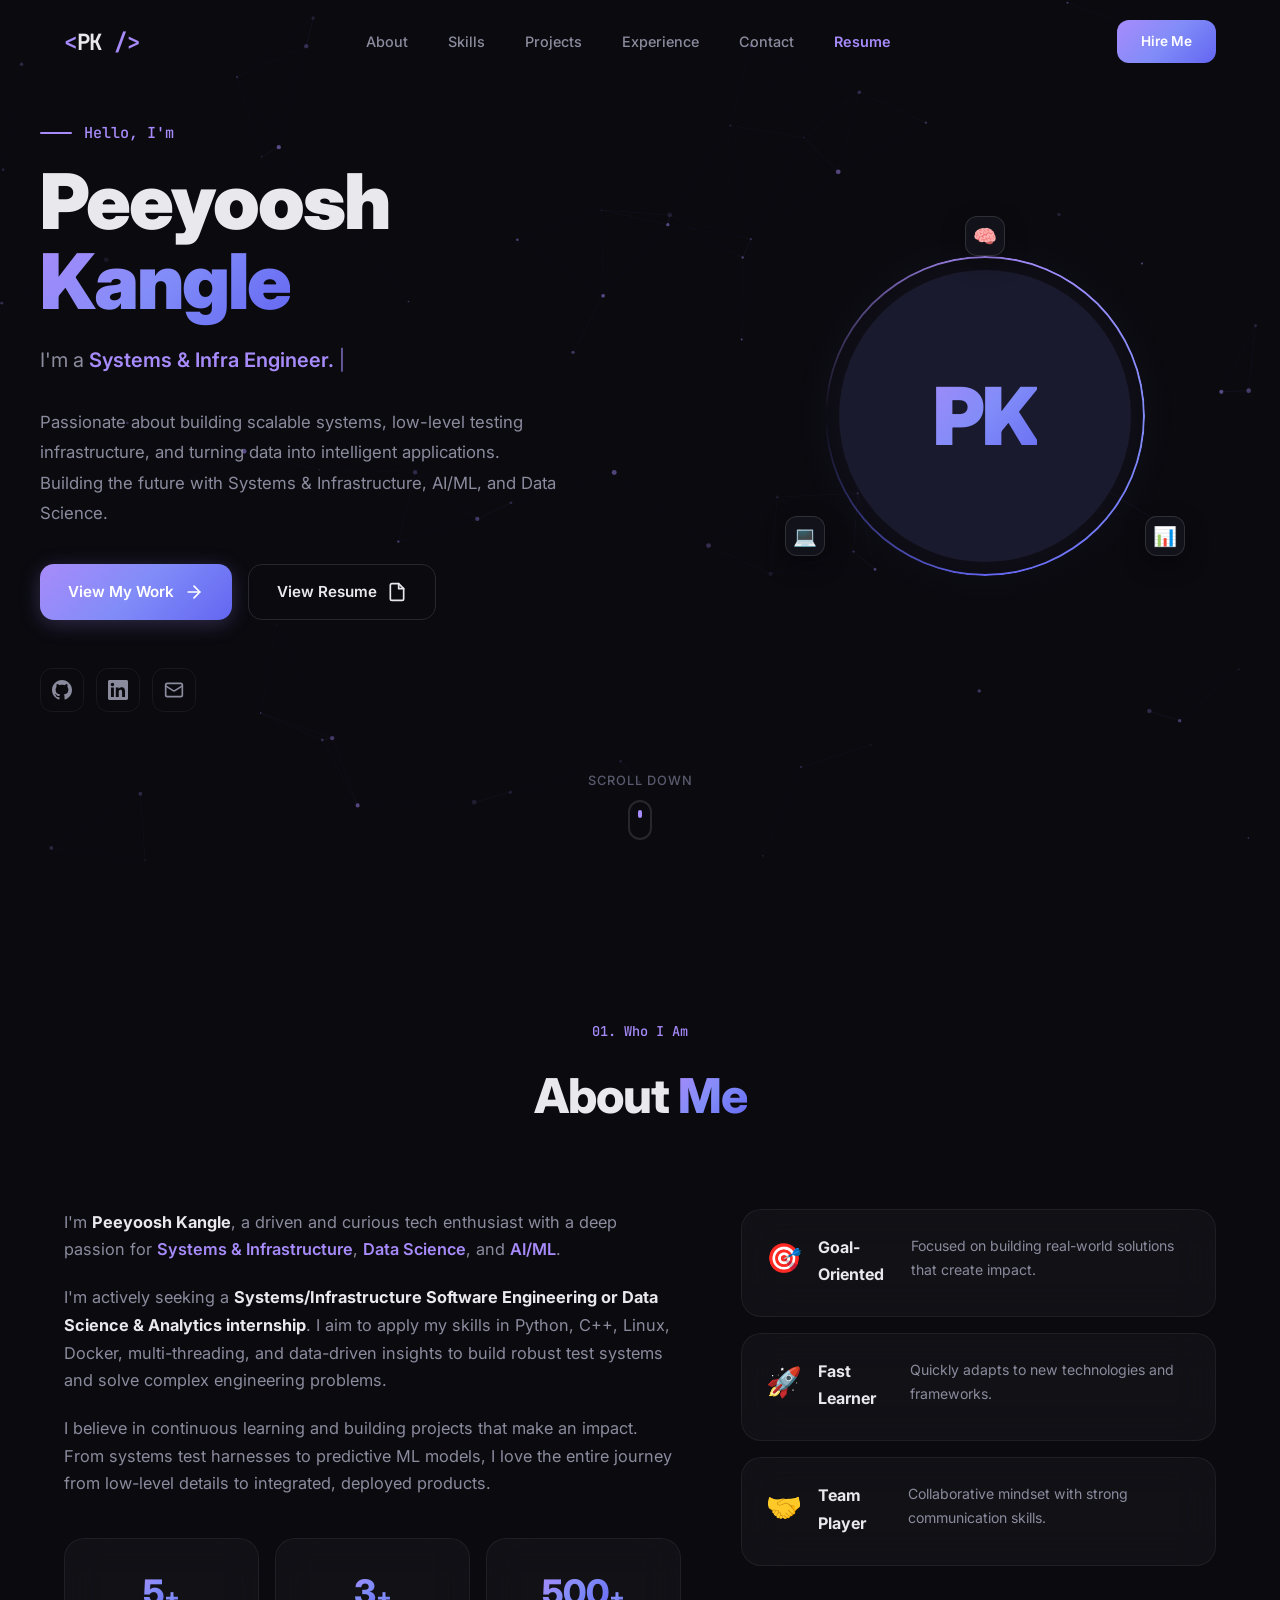
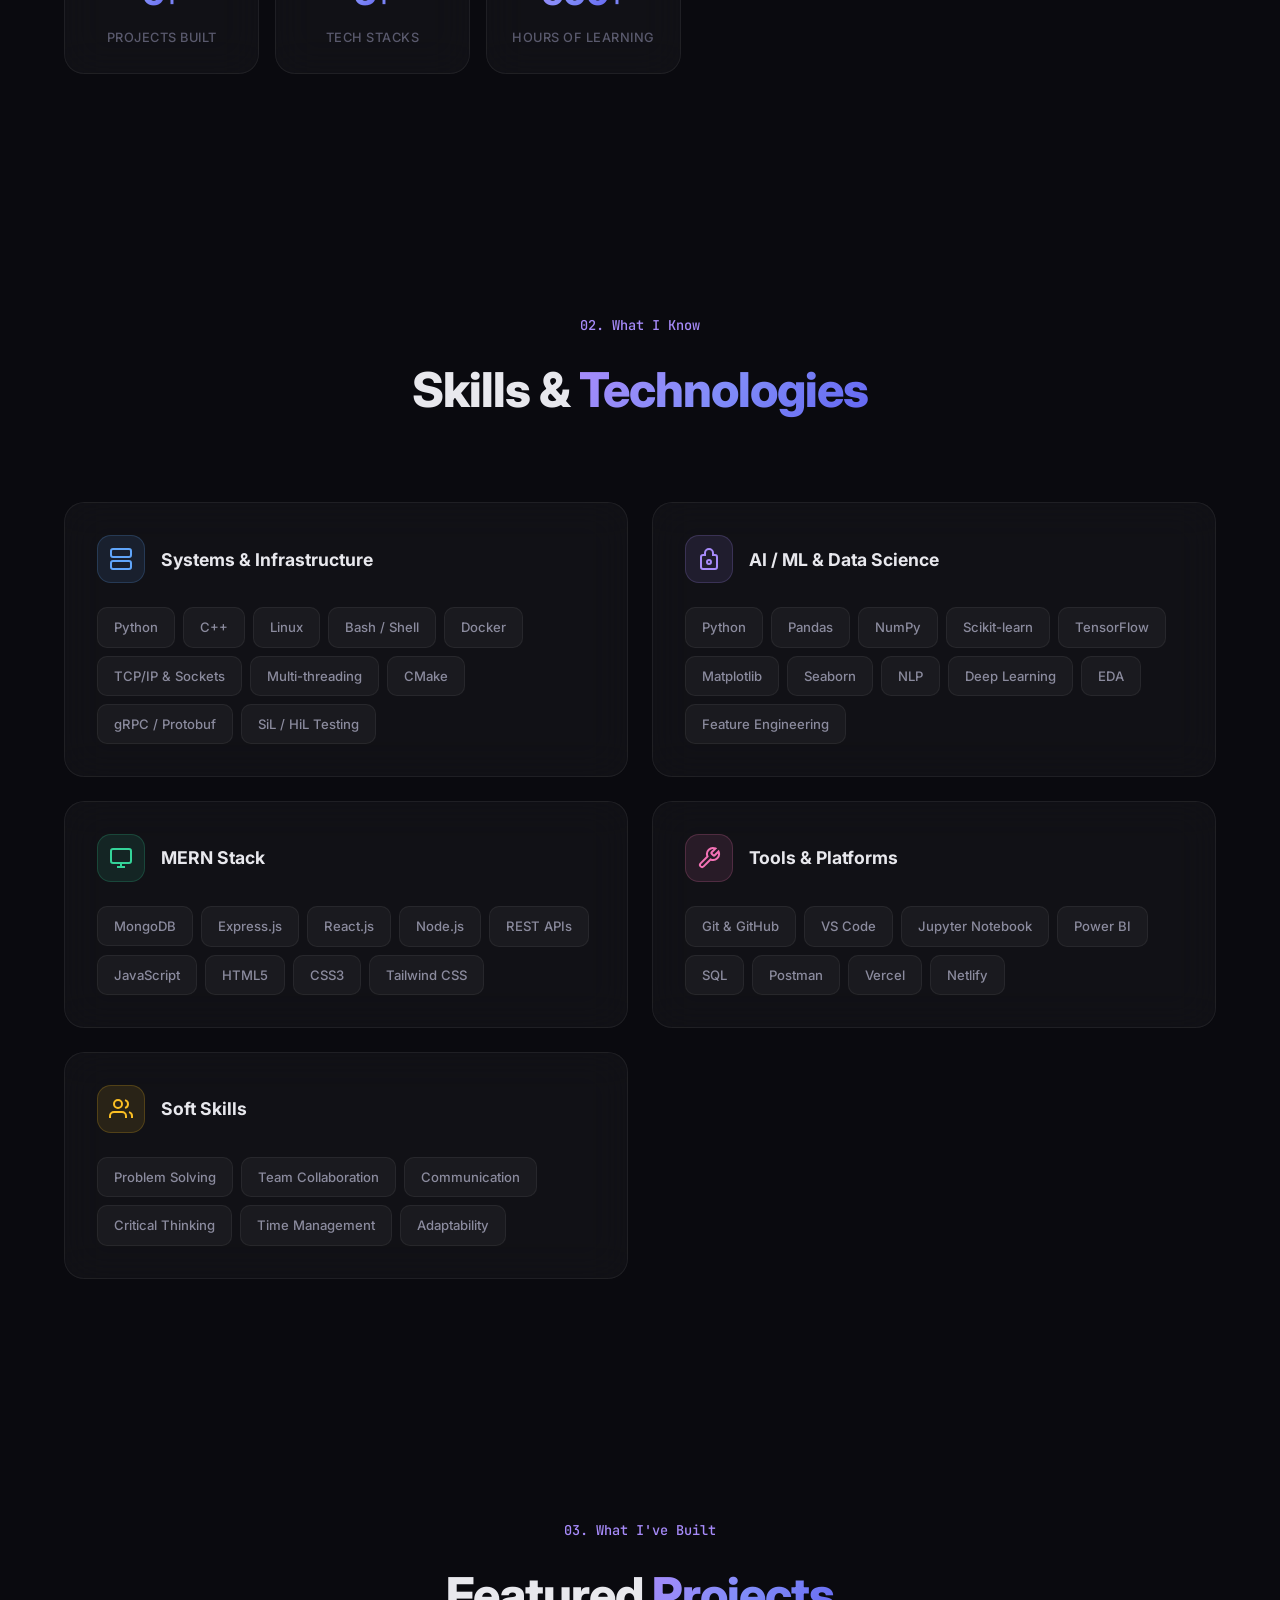
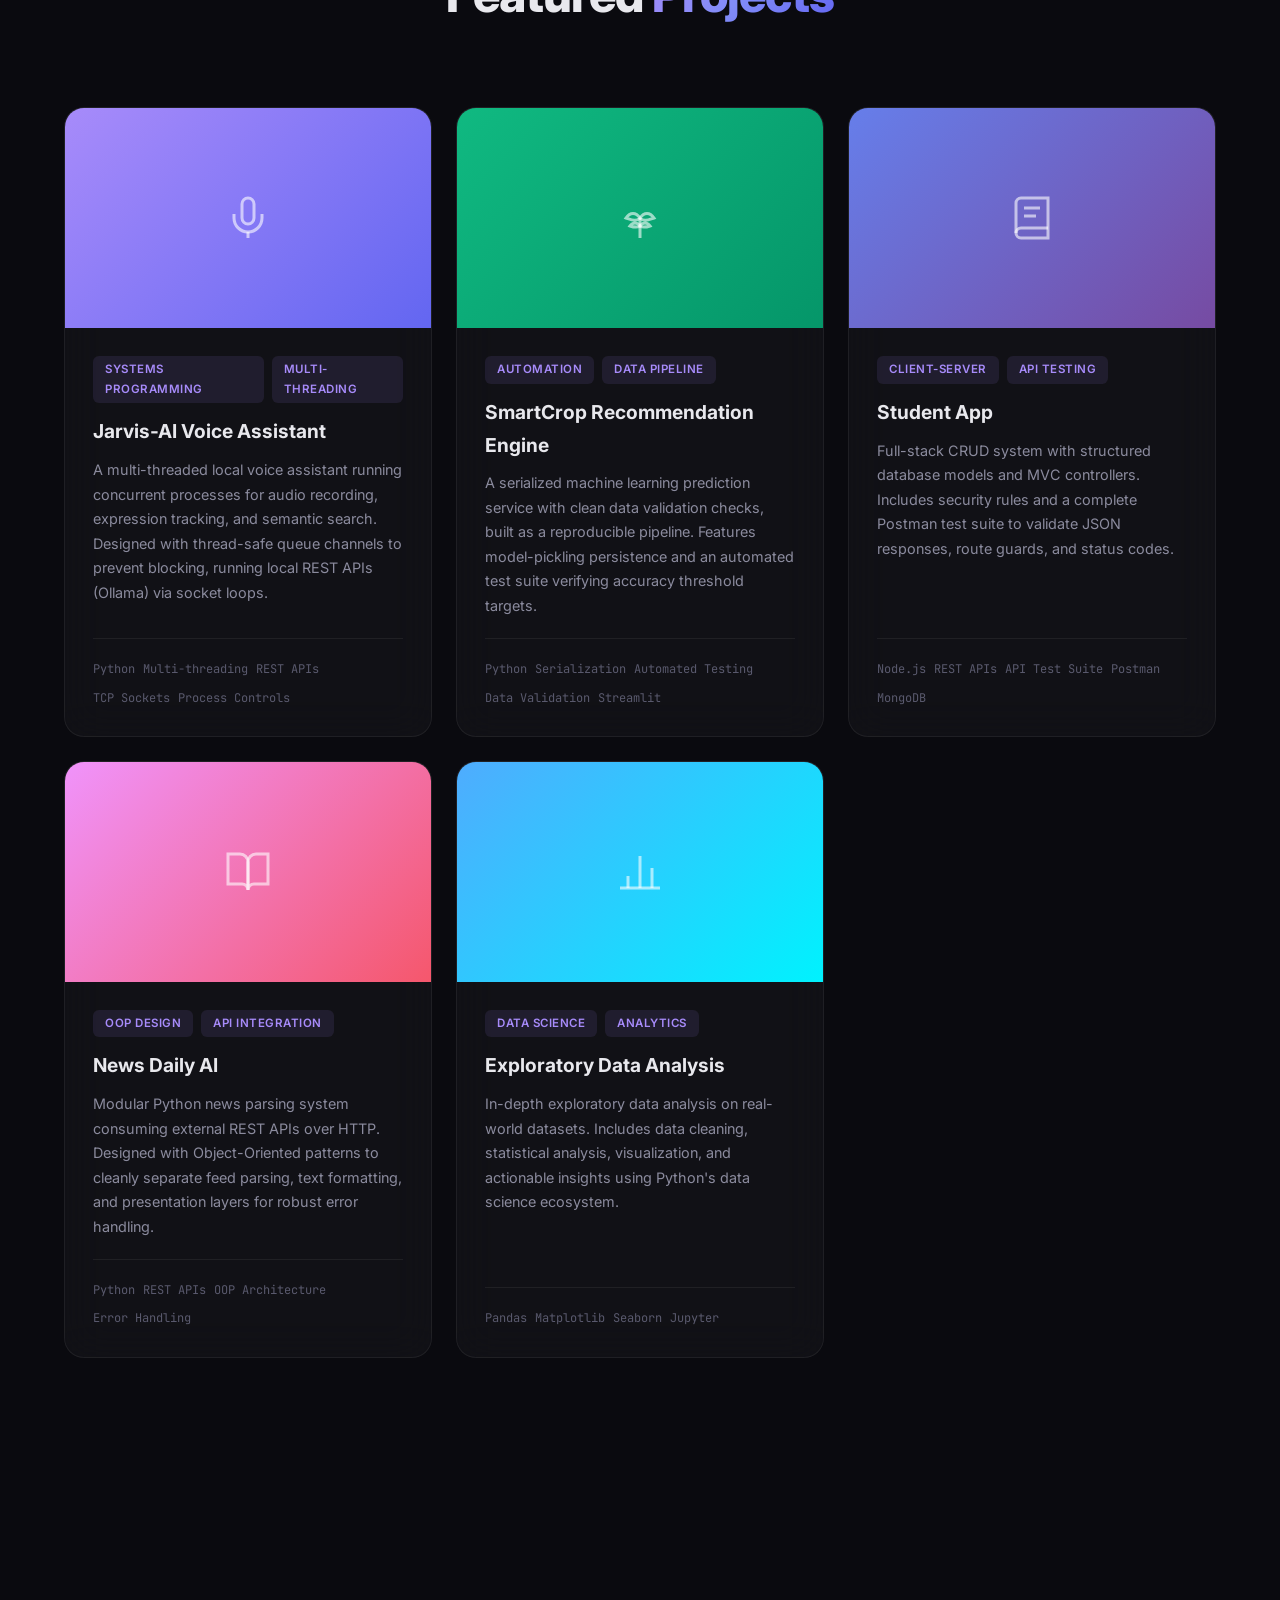
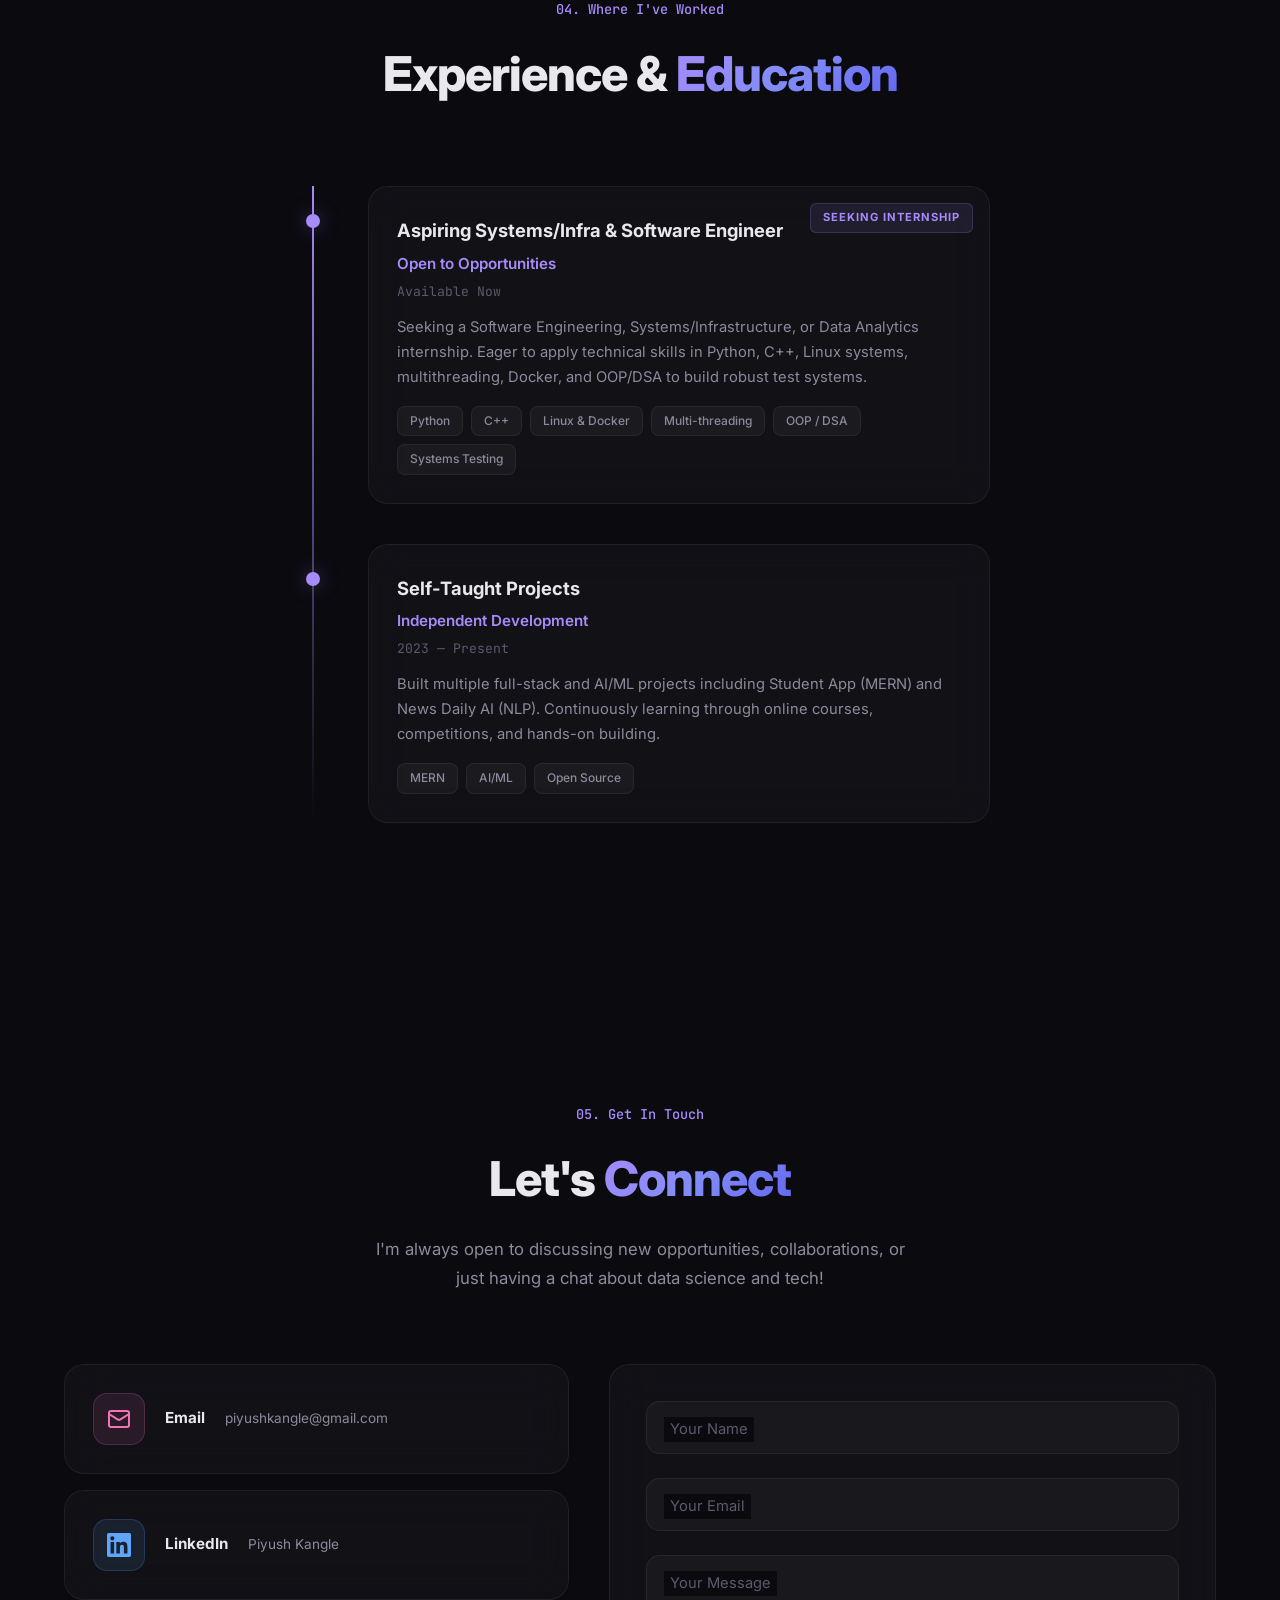
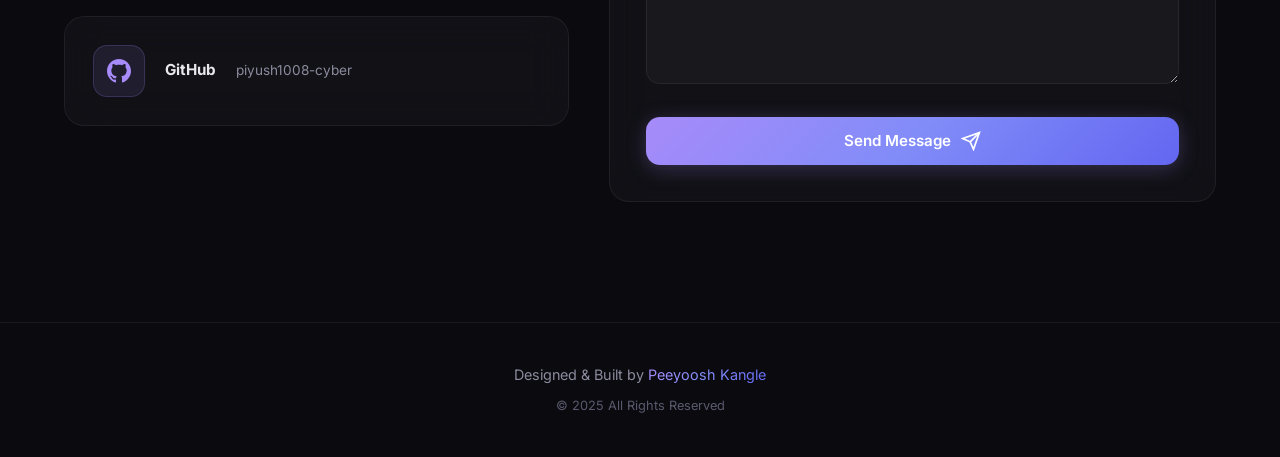
==== commit 48a3a7ca: "Update portfolio and resume to highlight Systems & Infrastructure Engineering for Tesla application" ====
--- a/index.html
+++ b/index.html
@@ -3,10 +3,10 @@
 <head>
     <meta charset="UTF-8">
     <meta name="viewport" content="width=device-width, initial-scale=1.0">
-    <meta name="description" content="Peeyoosh Kangle — Data Science & AI/ML enthusiast, MERN Stack developer. Portfolio showcasing projects, skills, and experience.">
-    <meta name="keywords" content="Peeyoosh Kangle, Data Science, AI, ML, MERN Stack, Portfolio, Developer">
+    <meta name="description" content="Peeyoosh Kangle — Systems & Infrastructure, Data Science, AI/ML enthusiast. Portfolio showcasing projects, skills, and experience.">
+    <meta name="keywords" content="Peeyoosh Kangle, Systems Engineer, Infrastructure, Data Science, AI, ML, MERN Stack, Portfolio, Developer">
     <meta name="author" content="Peeyoosh Kangle">
-    <title>Peeyoosh Kangle | Data Science & AI/ML Portfolio</title>
+    <title>Peeyoosh Kangle | Systems & AI/ML Portfolio</title>
     <link rel="preconnect" href="https://fonts.googleapis.com">
     <link rel="preconnect" href="https://fonts.gstatic.com" crossorigin>
     <link href="https://fonts.googleapis.com/css2?family=Inter:wght@300;400;500;600;700;800;900&family=JetBrains+Mono:wght@400;500;600&display=swap" rel="stylesheet">
@@ -28,6 +28,7 @@
                 <li><a href="#projects" class="nav-link">Projects</a></li>
                 <li><a href="#experience" class="nav-link">Experience</a></li>
                 <li><a href="#contact" class="nav-link">Contact</a></li>
+                <li><a href="resume.html" target="_blank" class="nav-link" style="color: var(--accent-1); font-weight: 600;">Resume</a></li>
             </ul>
             <a href="#contact" class="nav-cta">Hire Me</a>
             <button class="nav-toggle" id="nav-toggle" aria-label="Toggle navigation">
@@ -53,16 +54,17 @@
                     <span class="cursor">|</span>
                 </div>
                 <p class="hero-description animate-on-scroll">
-                    Passionate about turning data into decisions and ideas into intelligent applications.
-                    Building the future with AI/ML, Data Science & Full-Stack Development.
+                    Passionate about building scalable systems, low-level testing infrastructure, and turning data into intelligent applications.
+                    Building the future with Systems & Infrastructure, AI/ML, and Data Science.
                 </p>
                 <div class="hero-actions animate-on-scroll">
                     <a href="#projects" class="btn btn-primary">
                         <span>View My Work</span>
                         <svg width="20" height="20" viewBox="0 0 24 24" fill="none" stroke="currentColor" stroke-width="2" stroke-linecap="round" stroke-linejoin="round"><line x1="5" y1="12" x2="19" y2="12"/><polyline points="12 5 19 12 12 19"/></svg>
                     </a>
-                    <a href="mailto:piyushkangle@gmail.com" class="btn btn-outline">
-                        <span>Get In Touch</span>
+                    <a href="resume.html" target="_blank" class="btn btn-outline">
+                        <span>View Resume</span>
+                        <svg width="20" height="20" viewBox="0 0 24 24" fill="none" stroke="currentColor" stroke-width="2" stroke-linecap="round" stroke-linejoin="round"><path d="M14 2H6a2 2 0 0 0-2 2v16a2 2 0 0 0 2 2h12a2 2 0 0 0 2-2V8z"/><polyline points="14 2 14 8 20 8"/></svg>
                     </a>
                 </div>
                 <div class="hero-socials animate-on-scroll">
@@ -108,17 +110,16 @@
             <div class="about-grid">
                 <div class="about-content animate-on-scroll">
                     <p>I'm <strong>Peeyoosh Kangle</strong>, a driven and curious tech enthusiast with a deep passion for
-                        <span class="highlight">Data Science</span>, <span class="highlight">AI/ML</span>, and
-                        <span class="highlight">Full-Stack Web Development</span>.
+                        <span class="highlight">Systems & Infrastructure</span>, <span class="highlight">Data Science</span>, and
+                        <span class="highlight">AI/ML</span>.
                     </p>
                     <p>
-                        I'm actively seeking a <strong>Data Science / Analytics internship at Wheeltrix</strong>, where I can
-                        apply my skills in data-driven insights, machine learning, and building intelligent systems
-                        to solve real-world problems using the MERN stack and Python ecosystem.
+                        I'm actively seeking a <strong>Systems/Infrastructure Software Engineering or Data Science & Analytics internship</strong>. I aim to apply my skills in
+                        Python, C++, Linux, Docker, multi-threading, and data-driven insights to build robust test systems and solve complex engineering problems.
                     </p>
                     <p>
-                        I believe in continuous learning and building projects that make an impact. From predictive models
-                        to full-stack apps, I love the entire journey from raw data to deployed product.
+                        I believe in continuous learning and building projects that make an impact. From systems test harnesses
+                        to predictive ML models, I love the entire journey from low-level details to integrated, deployed products.
                     </p>
                     <div class="about-stats">
                         <div class="stat-card glass-card">
@@ -164,6 +165,28 @@
                 <h2 class="section-title">Skills & <span class="gradient-text">Technologies</span></h2>
             </div>
             <div class="skills-grid">
+                <!-- Systems & Infrastructure -->
+                <div class="skill-category glass-card animate-on-scroll">
+                    <div class="skill-category-header">
+                        <div class="skill-icon-wrapper" style="--accent: #60a5fa;">
+                            <svg viewBox="0 0 24 24" fill="none" stroke="currentColor" stroke-width="2"><rect x="2" y="2" width="20" height="8" rx="2"/><rect x="2" y="14" width="20" height="8" rx="2"/><line x1="6" y1="6" x2="6.01" y2="6"/><line x1="6" y1="18" x2="6.01" y2="18"/></svg>
+                        </div>
+                        <h3>Systems & Infrastructure</h3>
+                    </div>
+                    <div class="skill-tags">
+                        <span class="skill-tag">Python</span>
+                        <span class="skill-tag">C++</span>
+                        <span class="skill-tag">Linux</span>
+                        <span class="skill-tag">Bash / Shell</span>
+                        <span class="skill-tag">Docker</span>
+                        <span class="skill-tag">TCP/IP & Sockets</span>
+                        <span class="skill-tag">Multi-threading</span>
+                        <span class="skill-tag">CMake</span>
+                        <span class="skill-tag">gRPC / Protobuf</span>
+                        <span class="skill-tag">SiL / HiL Testing</span>
+                    </div>
+                </div>
+
                 <!-- Data Science & AI/ML -->
                 <div class="skill-category glass-card animate-on-scroll">
                     <div class="skill-category-header">
@@ -257,6 +280,74 @@
                 <h2 class="section-title">Featured <span class="gradient-text">Projects</span></h2>
             </div>
             <div class="projects-grid">
+                <!-- Project: Jarvis-AI Voice Assistant -->
+                <div class="project-card glass-card animate-on-scroll">
+                    <div class="project-image">
+                        <div class="project-img-placeholder" style="--gradient: linear-gradient(135deg, #a78bfa, #6366f1);">
+                            <svg viewBox="0 0 24 24" fill="none" stroke="currentColor" stroke-width="1.5" width="48" height="48"><path d="M12 2a3 3 0 0 0-3 3v7a3 3 0 0 0 6 0V5a3 3 0 0 0-3-3z"/><path d="M19 10v2a7 7 0 0 1-14 0v-2"/><line x1="12" y1="19" x2="12" y2="22"/></svg>
+                        </div>
+                        <div class="project-overlay">
+                            <a href="#" class="project-link-icon" aria-label="View Project">
+                                <svg viewBox="0 0 24 24" fill="none" stroke="currentColor" stroke-width="2"><path d="M18 13v6a2 2 0 0 1-2 2H5a2 2 0 0 1-2-2V8a2 2 0 0 1 2-2h6"/><polyline points="15 3 21 3 21 9"/><line x1="10" y1="14" x2="21" y2="3"/></svg>
+                            </a>
+                            <a href="https://github.com/piyush1008-cyber/jarvis-voice-assistant" target="_blank" rel="noopener noreferrer" class="project-link-icon" aria-label="View Source Code">
+                                <svg viewBox="0 0 24 24" fill="currentColor"><path d="M12 0c-6.626 0-12 5.373-12 12 0 5.302 3.438 9.8 8.207 11.387.599.111.793-.261.793-.577v-2.234c-3.338.726-4.033-1.416-4.033-1.416-.546-1.387-1.333-1.756-1.333-1.756-1.089-.745.083-.729.083-.729 1.205.084 1.839 1.237 1.839 1.237 1.07 1.834 2.807 1.304 3.492.997.107-.775.418-1.305.762-1.604-2.665-.305-5.467-1.334-5.467-5.931 0-1.311.469-2.381 1.236-3.221-.124-.303-.535-1.524.117-3.176 0 0 1.008-.322 3.301 1.23.957-.266 1.983-.399 3.003-.404 1.02.005 2.047.138 3.006.404 2.291-1.552 3.297-1.23 3.297-1.23.653 1.653.242 2.874.118 3.176.77.84 1.235 1.911 1.235 3.221 0 4.609-2.807 5.624-5.479 5.921.43.372.823 1.102.823 2.222v3.293c0 .319.192.694.801.576 4.765-1.589 8.199-6.086 8.199-11.386 0-6.627-5.373-12-12-12z"/></svg>
+                            </a>
+                        </div>
+                    </div>
+                    <div class="project-info">
+                        <div class="project-tags">
+                            <span>Systems Programming</span>
+                            <span>Multi-threading</span>
+                        </div>
+                        <h3 class="project-title">Jarvis-AI Voice Assistant</h3>
+                        <p class="project-description">
+                            A multi-threaded local voice assistant running concurrent processes for audio recording, expression tracking, and semantic search. Designed with thread-safe queue channels to prevent blocking, running local REST APIs (Ollama) via socket loops.
+                        </p>
+                        <div class="project-tech">
+                            <span>Python</span>
+                            <span>Multi-threading</span>
+                            <span>REST APIs</span>
+                            <span>TCP Sockets</span>
+                            <span>Process Controls</span>
+                        </div>
+                    </div>
+                </div>
+
+                <!-- Project: SmartCrop Recommendation Engine -->
+                <div class="project-card glass-card animate-on-scroll">
+                    <div class="project-image">
+                        <div class="project-img-placeholder" style="--gradient: linear-gradient(135deg, #10b981, #059669);">
+                            <svg viewBox="0 0 24 24" fill="none" stroke="currentColor" stroke-width="1.5" width="48" height="48"><path d="M12 22V12"/><path d="M12 12c2-3 5-3 7 0-3 1-5 2-7 0z"/><path d="M12 12c-2-3-5-3-7 0 3 1 5 2 7 0z"/><path d="M12 16c1.5-2 3.5-2 5 0-1.5 0.5-3.5 1-5 0z"/><path d="M12 16c-1.5-2-3.5-2-5 0 1.5 0.5 3.5 1 5 0z"/></svg>
+                        </div>
+                        <div class="project-overlay">
+                            <a href="#" class="project-link-icon" aria-label="View Project">
+                                <svg viewBox="0 0 24 24" fill="none" stroke="currentColor" stroke-width="2"><path d="M18 13v6a2 2 0 0 1-2 2H5a2 2 0 0 1-2-2V8a2 2 0 0 1 2-2h6"/><polyline points="15 3 21 3 21 9"/><line x1="10" y1="14" x2="21" y2="3"/></svg>
+                            </a>
+                            <a href="https://github.com/piyush1008-cyber/crop-recommendation" target="_blank" rel="noopener noreferrer" class="project-link-icon" aria-label="View Source Code">
+                                <svg viewBox="0 0 24 24" fill="currentColor"><path d="M12 0c-6.626 0-12 5.373-12 12 0 5.302 3.438 9.8 8.207 11.387.599.111.793-.261.793-.577v-2.234c-3.338.726-4.033-1.416-4.033-1.416-.546-1.387-1.333-1.756-1.333-1.756-1.089-.745.083-.729.083-.729 1.205.084 1.839 1.237 1.839 1.237 1.07 1.834 2.807 1.304 3.492.997.107-.775.418-1.305.762-1.604-2.665-.305-5.467-1.334-5.467-5.931 0-1.311.469-2.381 1.236-3.221-.124-.303-.535-1.524.117-3.176 0 0 1.008-.322 3.301 1.23.957-.266 1.983-.399 3.003-.404 1.02.005 2.047.138 3.006.404 2.291-1.552 3.297-1.23 3.297-1.23.653 1.653.242 2.874.118 3.176.77.84 1.235 1.911 1.235 3.221 0 4.609-2.807 5.624-5.479 5.921.43.372.823 1.102.823 2.222v3.293c0 .319.192.694.801.576 4.765-1.589 8.199-6.086 8.199-11.386 0-6.627-5.373-12-12-12z"/></svg>
+                            </a>
+                        </div>
+                    </div>
+                    <div class="project-info">
+                        <div class="project-tags">
+                            <span>Automation</span>
+                            <span>Data Pipeline</span>
+                        </div>
+                        <h3 class="project-title">SmartCrop Recommendation Engine</h3>
+                        <p class="project-description">
+                            A serialized machine learning prediction service with clean data validation checks, built as a reproducible pipeline. Features model-pickling persistence and an automated test suite verifying accuracy threshold targets.
+                        </p>
+                        <div class="project-tech">
+                            <span>Python</span>
+                            <span>Serialization</span>
+                            <span>Automated Testing</span>
+                            <span>Data Validation</span>
+                            <span>Streamlit</span>
+                        </div>
+                    </div>
+                </div>
+
                 <!-- Project 1: Student App -->
                 <div class="project-card glass-card animate-on-scroll">
                     <div class="project-image">
@@ -274,20 +365,19 @@
                     </div>
                     <div class="project-info">
                         <div class="project-tags">
-                            <span>MERN Stack</span>
-                            <span>Full-Stack</span>
+                            <span>Client-Server</span>
+                            <span>API Testing</span>
                         </div>
                         <h3 class="project-title">Student App</h3>
                         <p class="project-description">
-                            A comprehensive student management application built with the MERN stack.
-                            Features include student registration, attendance tracking, grade management,
-                            and an intuitive dashboard for academic performance analytics.
+                            Full-stack CRUD system with structured database models and MVC controllers. Includes security rules and a complete Postman test suite to validate JSON responses, route guards, and status codes.
                         </p>
                         <div class="project-tech">
-                            <span>React</span>
                             <span>Node.js</span>
+                            <span>REST APIs</span>
+                            <span>API Test Suite</span>
+                            <span>Postman</span>
                             <span>MongoDB</span>
-                            <span>Express</span>
                         </div>
                     </div>
                 </div>
@@ -309,20 +399,18 @@
                     </div>
                     <div class="project-info">
                         <div class="project-tags">
-                            <span>AI/ML</span>
-                            <span>NLP</span>
+                            <span>OOP Design</span>
+                            <span>API Integration</span>
                         </div>
                         <h3 class="project-title">News Daily AI</h3>
                         <p class="project-description">
-                            An AI-powered news aggregation and summarization platform. Uses Natural Language
-                            Processing to curate, categorize, and summarize news articles from multiple sources,
-                            delivering personalized daily news briefings.
+                            Modular Python news parsing system consuming external REST APIs over HTTP. Designed with Object-Oriented patterns to cleanly separate feed parsing, text formatting, and presentation layers for robust error handling.
                         </p>
                         <div class="project-tech">
                             <span>Python</span>
-                            <span>NLP</span>
-                            <span>APIs</span>
-                            <span>ML</span>
+                            <span>REST APIs</span>
+                            <span>OOP Architecture</span>
+                            <span>Error Handling</span>
                         </div>
                     </div>
                 </div>
@@ -378,17 +466,18 @@
                         <div class="timeline-dot"></div>
                     </div>
                     <div class="timeline-content glass-card">
-                        <div class="timeline-badge" style="color: #818cf8; background: rgba(129,140,248,0.1); border-color: rgba(129,140,248,0.2);">Applying</div>
-                        <h3>Data Science / Analytics Intern</h3>
-                        <h4>Wheeltrix (Target Company)</h4>
-                        <p class="timeline-date">2025</p>
-                        <p>Seeking an opportunity to apply my data analysis, ML modeling, dashboard creation, and 
-                            business insight skills to contribute to data-driven decision making at Wheeltrix.</p>
+                        <div class="timeline-badge" style="color: #a78bfa; background: rgba(167,139,250,0.1); border-color: rgba(167,139,250,0.2);">Seeking Internship</div>
+                        <h3>Aspiring Systems/Infra & Software Engineer</h3>
+                        <h4>Open to Opportunities</h4>
+                        <p class="timeline-date">Available Now</p>
+                        <p>Seeking a Software Engineering, Systems/Infrastructure, or Data Analytics internship. Eager to apply technical skills in Python, C++, Linux systems, multithreading, Docker, and OOP/DSA to build robust test systems.</p>
                         <div class="timeline-tags">
                             <span>Python</span>
-                            <span>Data Analysis</span>
-                            <span>ML</span>
-                            <span>Visualization</span>
+                            <span>C++</span>
+                            <span>Linux & Docker</span>
+                            <span>Multi-threading</span>
+                            <span>OOP / DSA</span>
+                            <span>Systems Testing</span>
                         </div>
                     </div>
                 </div>
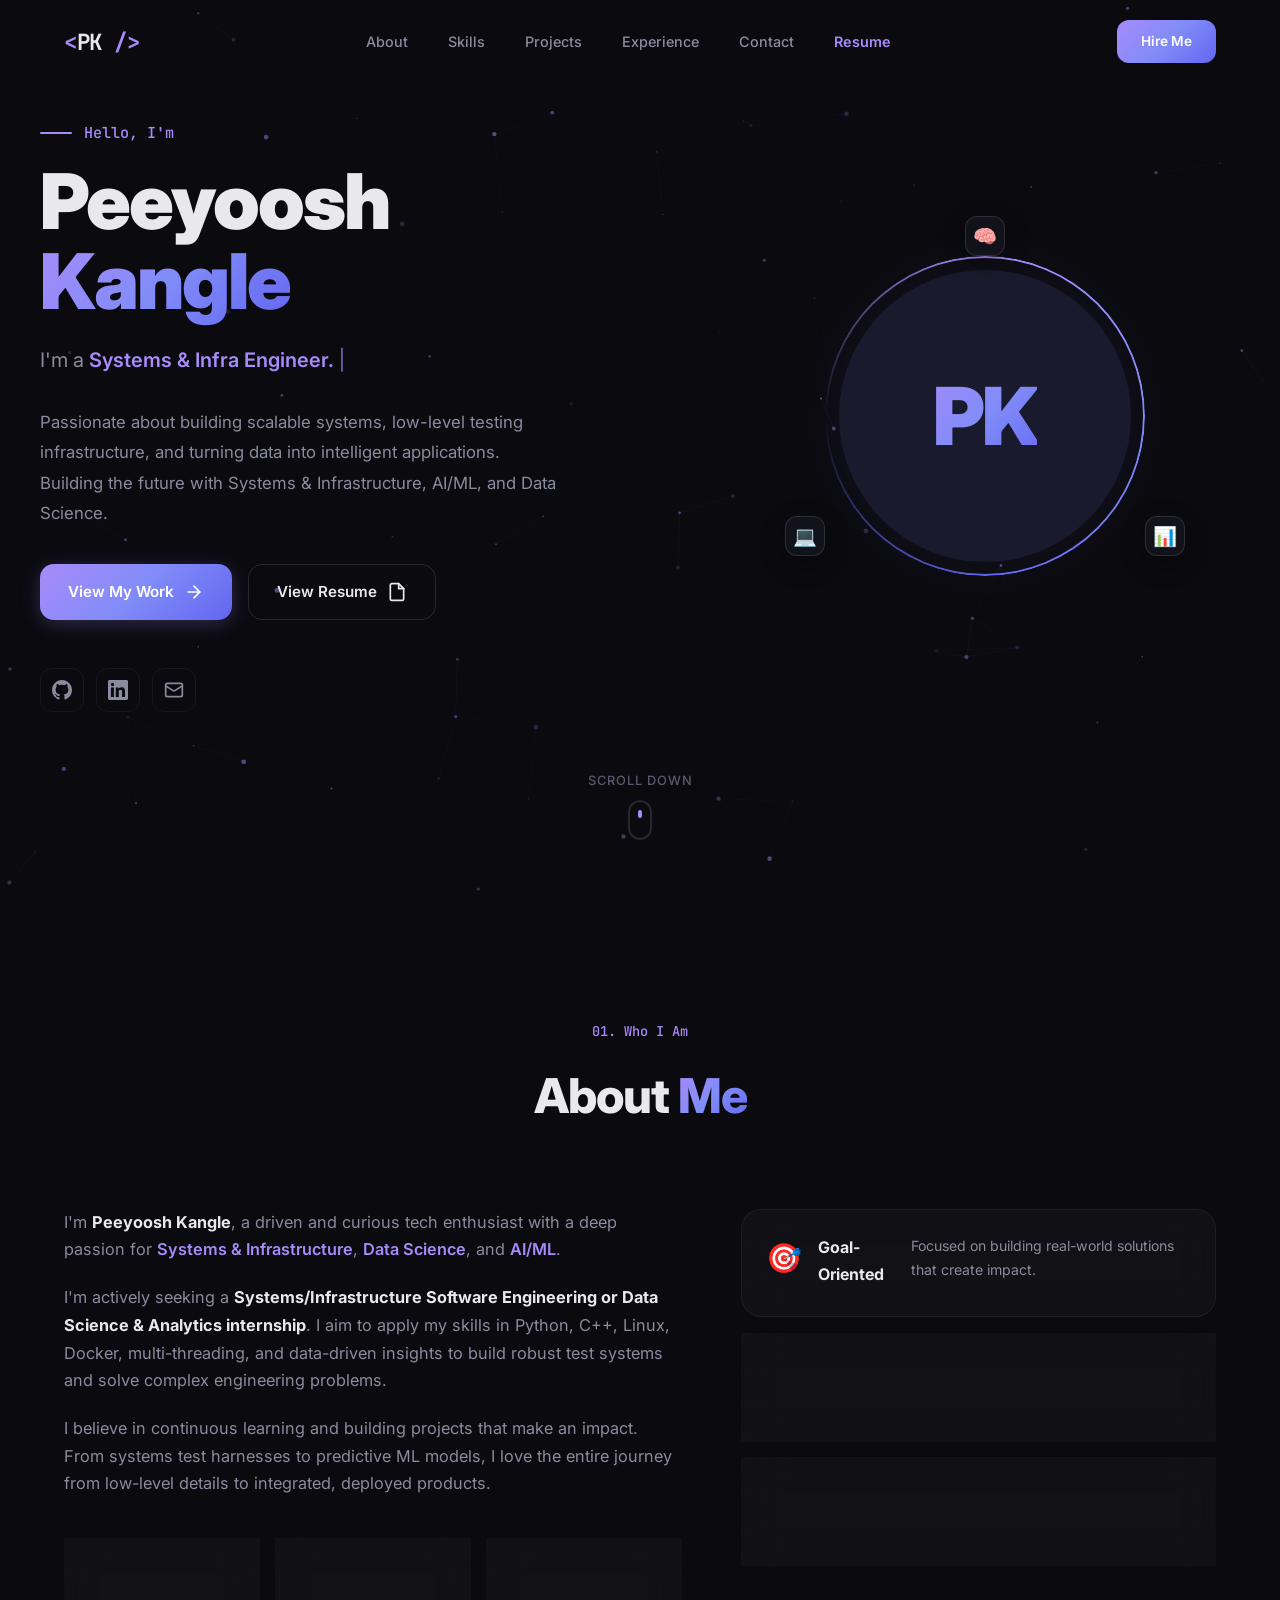
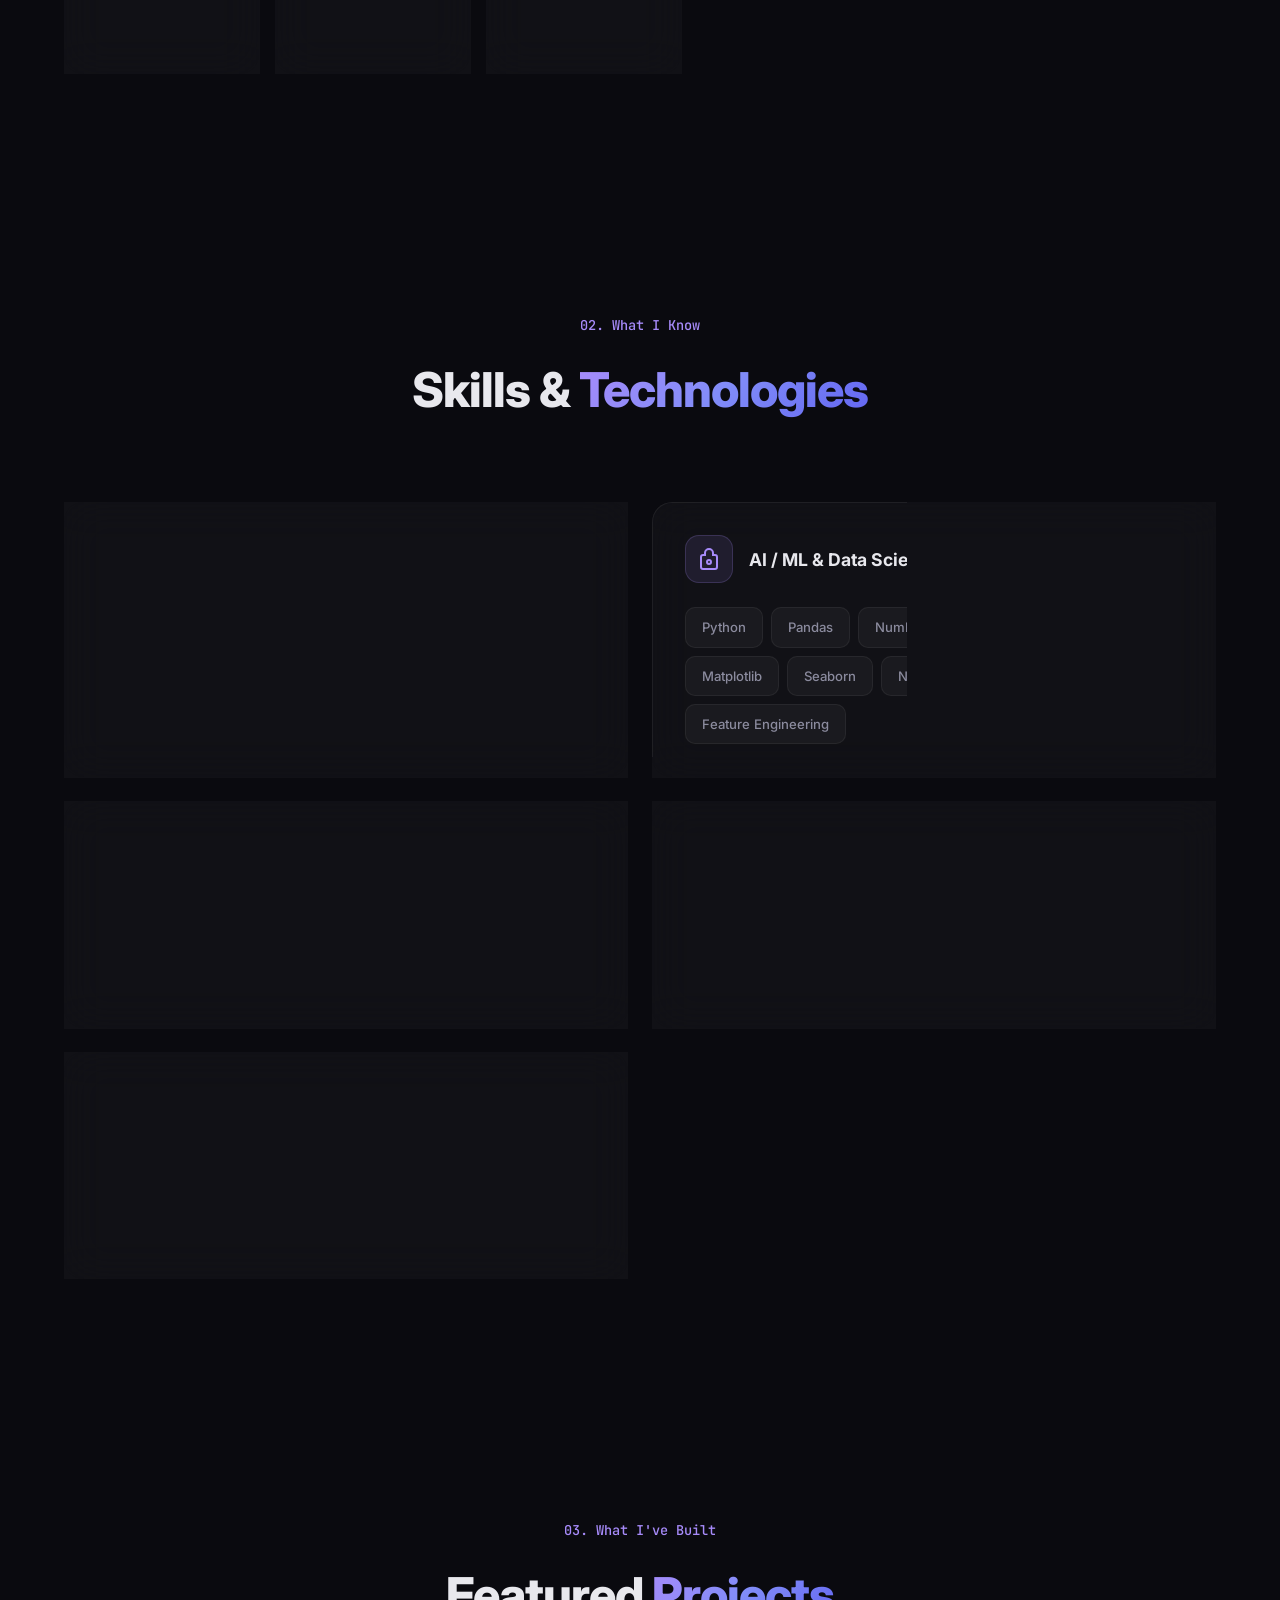
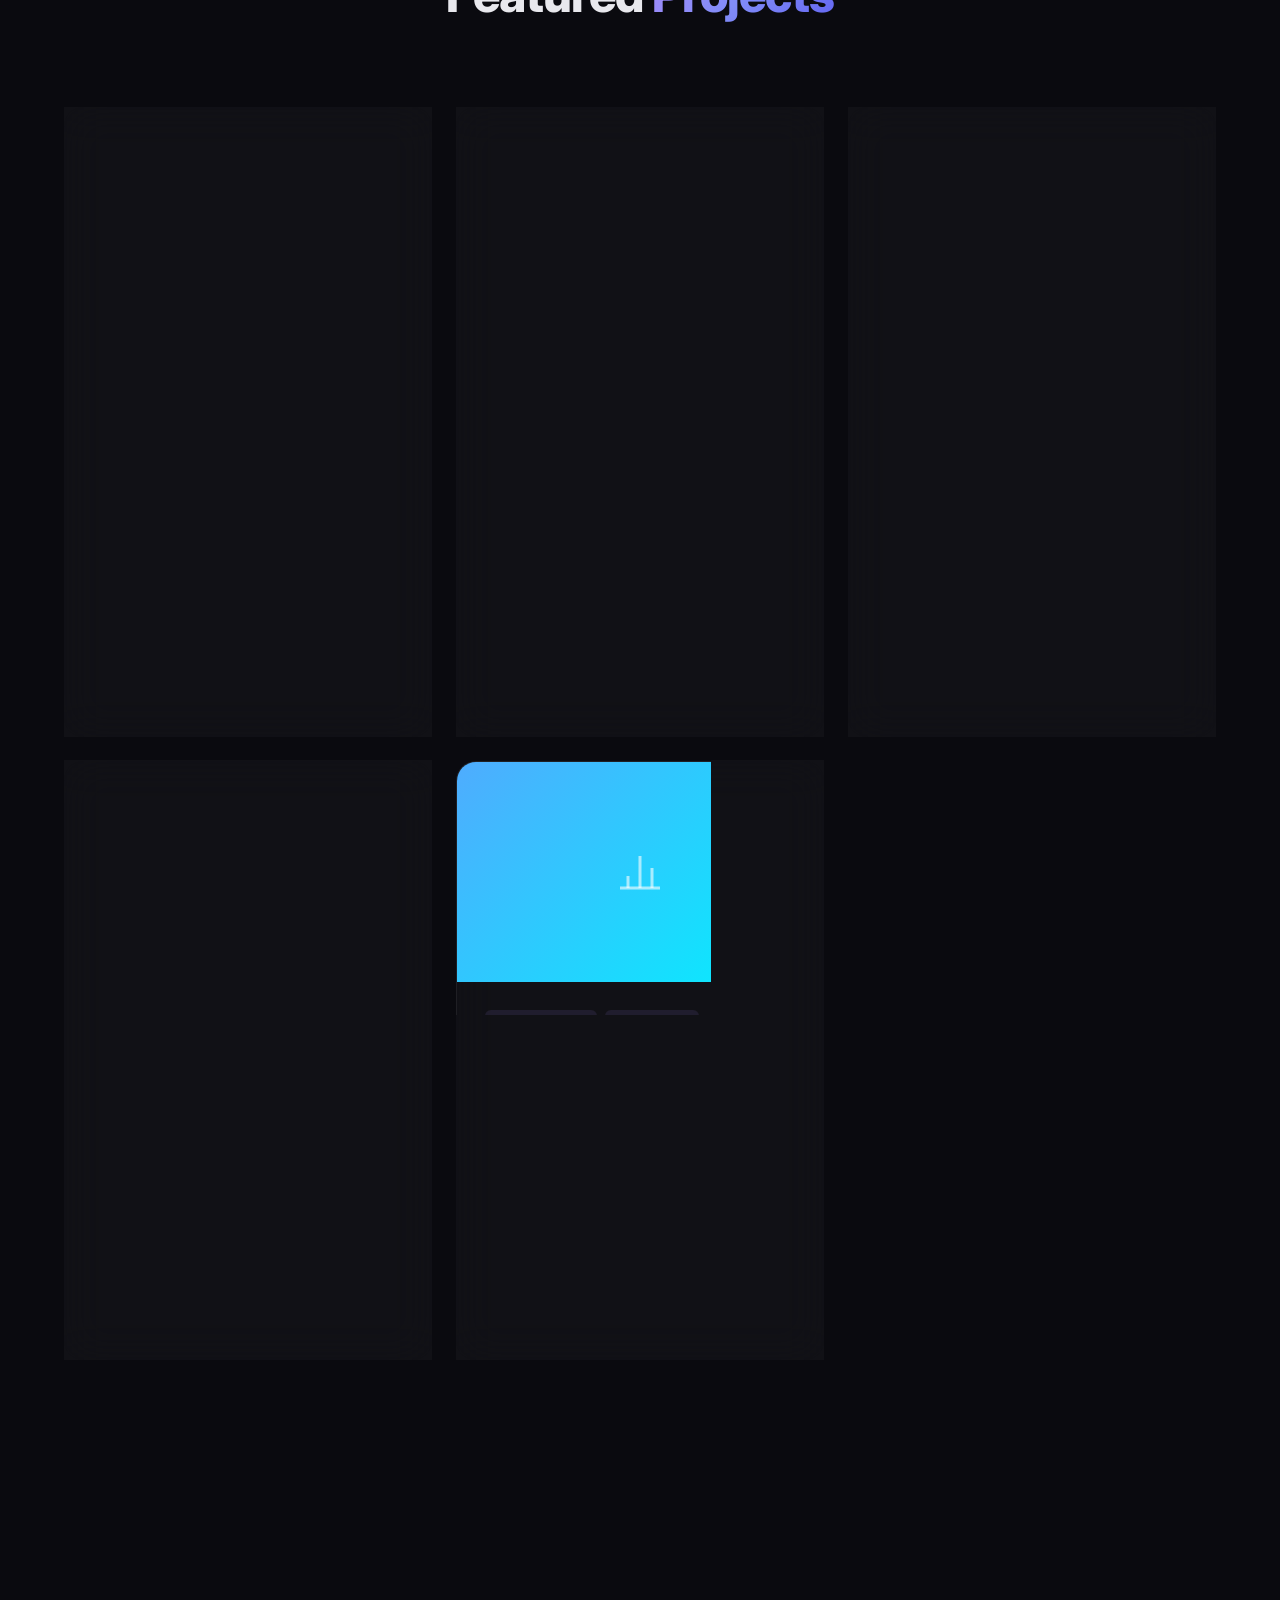
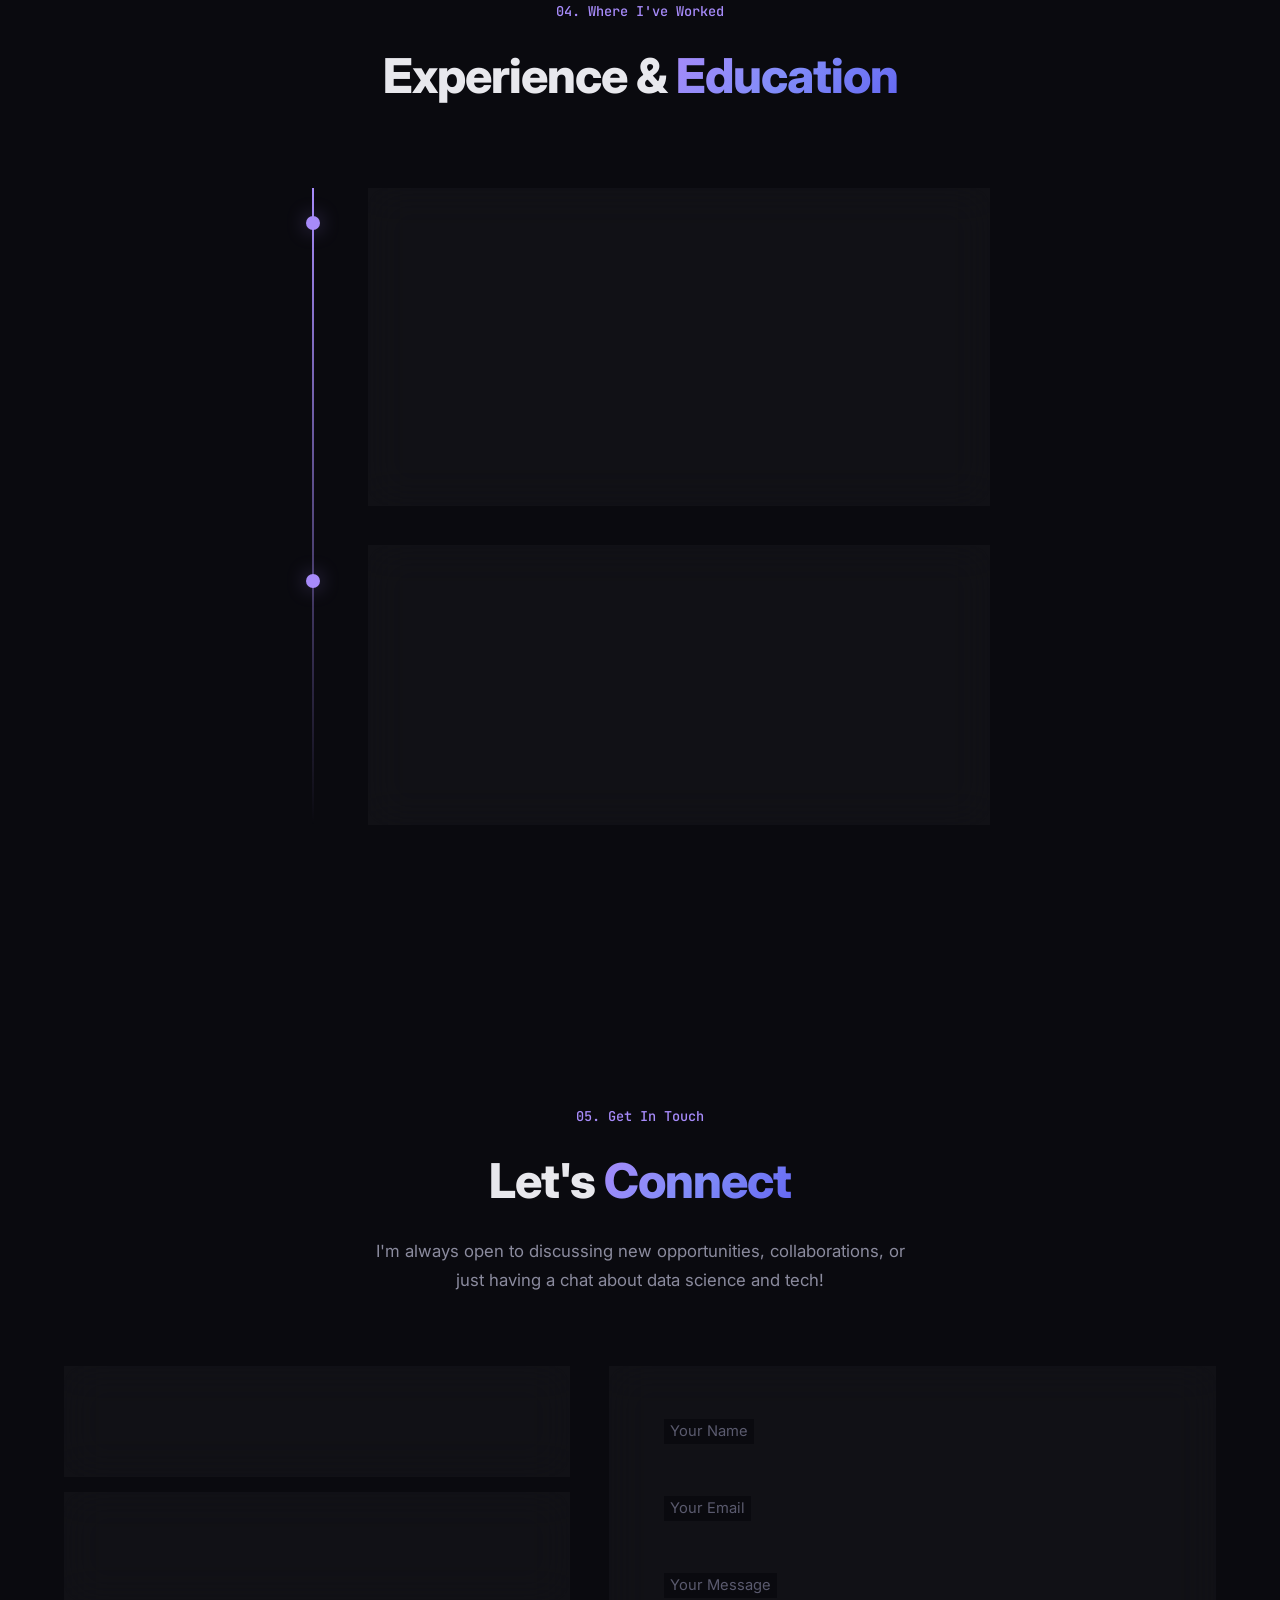
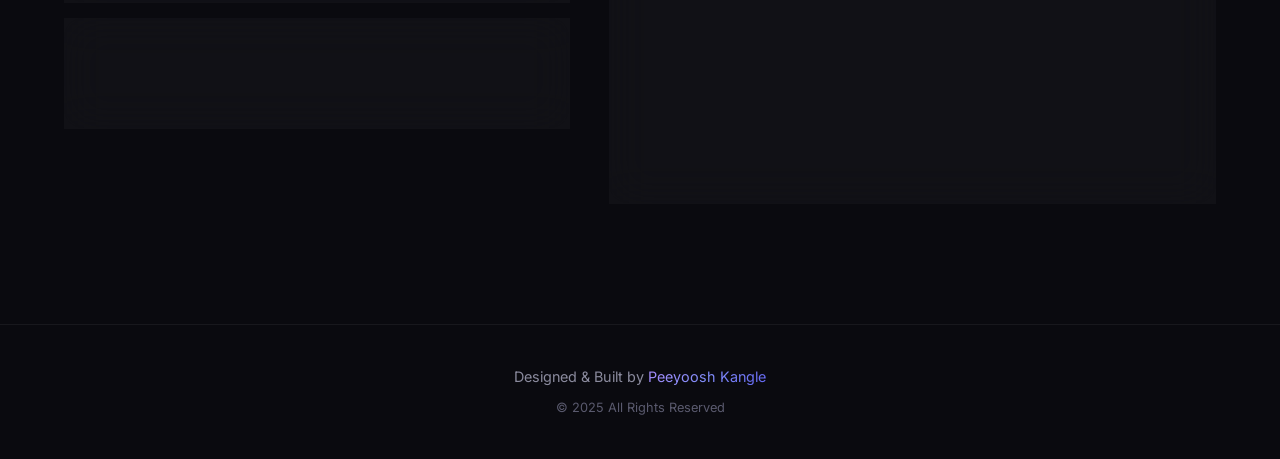
==== commit 52fcbe63: "feat(portfolio): update CyberShield with XERJ Corpus Hub recognition and fresh ATS resume" ====
--- a/index.html
+++ b/index.html
@@ -382,35 +382,36 @@
                     </div>
                 </div>
 
-                <!-- Project 2: News Daily AI -->
+                <!-- Project: CyberShield -->
                 <div class="project-card glass-card animate-on-scroll">
                     <div class="project-image">
-                        <div class="project-img-placeholder" style="--gradient: linear-gradient(135deg, #f093fb, #f5576c);">
-                            <svg viewBox="0 0 24 24" fill="none" stroke="currentColor" stroke-width="1.5" width="48" height="48"><path d="M2 3h6a4 4 0 0 1 4 4v14a3 3 0 0 0-3-3H2z"/><path d="M22 3h-6a4 4 0 0 0-4 4v14a3 3 0 0 1 3-3h7z"/></svg>
+                        <div class="project-img-placeholder" style="--gradient: linear-gradient(135deg, #ec4899, #8b5cf6);">
+                            <svg viewBox="0 0 24 24" fill="none" stroke="currentColor" stroke-width="1.5" width="48" height="48"><path d="M12 22s8-4 8-10V5l-8-3-8 3v7c0 6 8 10 8 10z"/></svg>
                         </div>
                         <div class="project-overlay">
                             <a href="#" class="project-link-icon" aria-label="View Project">
                                 <svg viewBox="0 0 24 24" fill="none" stroke="currentColor" stroke-width="2"><path d="M18 13v6a2 2 0 0 1-2 2H5a2 2 0 0 1-2-2V8a2 2 0 0 1 2-2h6"/><polyline points="15 3 21 3 21 9"/><line x1="10" y1="14" x2="21" y2="3"/></svg>
                             </a>
-                            <a href="#" class="project-link-icon" aria-label="View Source Code">
+                            <a href="https://github.com/piyush1008-cyber/cybershield" target="_blank" rel="noopener noreferrer" class="project-link-icon" aria-label="View Source Code">
                                 <svg viewBox="0 0 24 24" fill="currentColor"><path d="M12 0c-6.626 0-12 5.373-12 12 0 5.302 3.438 9.8 8.207 11.387.599.111.793-.261.793-.577v-2.234c-3.338.726-4.033-1.416-4.033-1.416-.546-1.387-1.333-1.756-1.333-1.756-1.089-.745.083-.729.083-.729 1.205.084 1.839 1.237 1.839 1.237 1.07 1.834 2.807 1.304 3.492.997.107-.775.418-1.305.762-1.604-2.665-.305-5.467-1.334-5.467-5.931 0-1.311.469-2.381 1.236-3.221-.124-.303-.535-1.524.117-3.176 0 0 1.008-.322 3.301 1.23.957-.266 1.983-.399 3.003-.404 1.02.005 2.047.138 3.006.404 2.291-1.552 3.297-1.23 3.297-1.23.653 1.653.242 2.874.118 3.176.77.84 1.235 1.911 1.235 3.221 0 4.609-2.807 5.624-5.479 5.921.43.372.823 1.102.823 2.222v3.293c0 .319.192.694.801.576 4.765-1.589 8.199-6.086 8.199-11.386 0-6.627-5.373-12-12-12z"/></svg>
                             </a>
                         </div>
                     </div>
                     <div class="project-info">
                         <div class="project-tags">
-                            <span>OOP Design</span>
-                            <span>API Integration</span>
-                        </div>
-                        <h3 class="project-title">News Daily AI</h3>
+                            <span>Cybersecurity</span>
+                            <span>Full-Stack & AI</span>
+                        </div>
+                        <h3 class="project-title">CyberShield — AI Incident Portal</h3>
                         <p class="project-description">
-                            Modular Python news parsing system consuming external REST APIs over HTTP. Designed with Object-Oriented patterns to cleanly separate feed parsing, text formatting, and presentation layers for robust error handling.
+                            Enterprise cyber crime management portal with 3 role-based dashboards (Citizen, Investigator, Admin). Selected for the open-source XERJ Corpus Hub for its Sec 65B evidence hashing and automated incident triage architecture.
                         </p>
                         <div class="project-tech">
-                            <span>Python</span>
-                            <span>REST APIs</span>
-                            <span>OOP Architecture</span>
-                            <span>Error Handling</span>
+                            <span>React 19</span>
+                            <span>Node.js / Express</span>
+                            <span>MongoDB</span>
+                            <span>Sec 65B Forensics</span>
+                            <span style="background: rgba(99, 102, 241, 0.25); color: #a5b4fc; border: 1px solid rgba(99, 102, 241, 0.5);">★ XERJ Indexed</span>
                         </div>
                     </div>
                 </div>
@@ -489,12 +490,11 @@
                         <h3>Self-Taught Projects</h3>
                         <h4>Independent Development</h4>
                         <p class="timeline-date">2023 — Present</p>
-                        <p>Built multiple full-stack and AI/ML projects including Student App (MERN) and
-                            News Daily AI (NLP). Continuously learning through online courses, competitions,
-                            and hands-on building.</p>
+                        <p>Built multiple full-stack and AI/ML systems including CyberShield (AI-Powered Incident Portal), Student App (MERN), and Jarvis-AI (Local RAG). Continuously learning through online courses, hackathons, and hands-on building.</p>
                         <div class="timeline-tags">
                             <span>MERN</span>
                             <span>AI/ML</span>
+                            <span>Cybersecurity</span>
                             <span>Open Source</span>
                         </div>
                     </div>
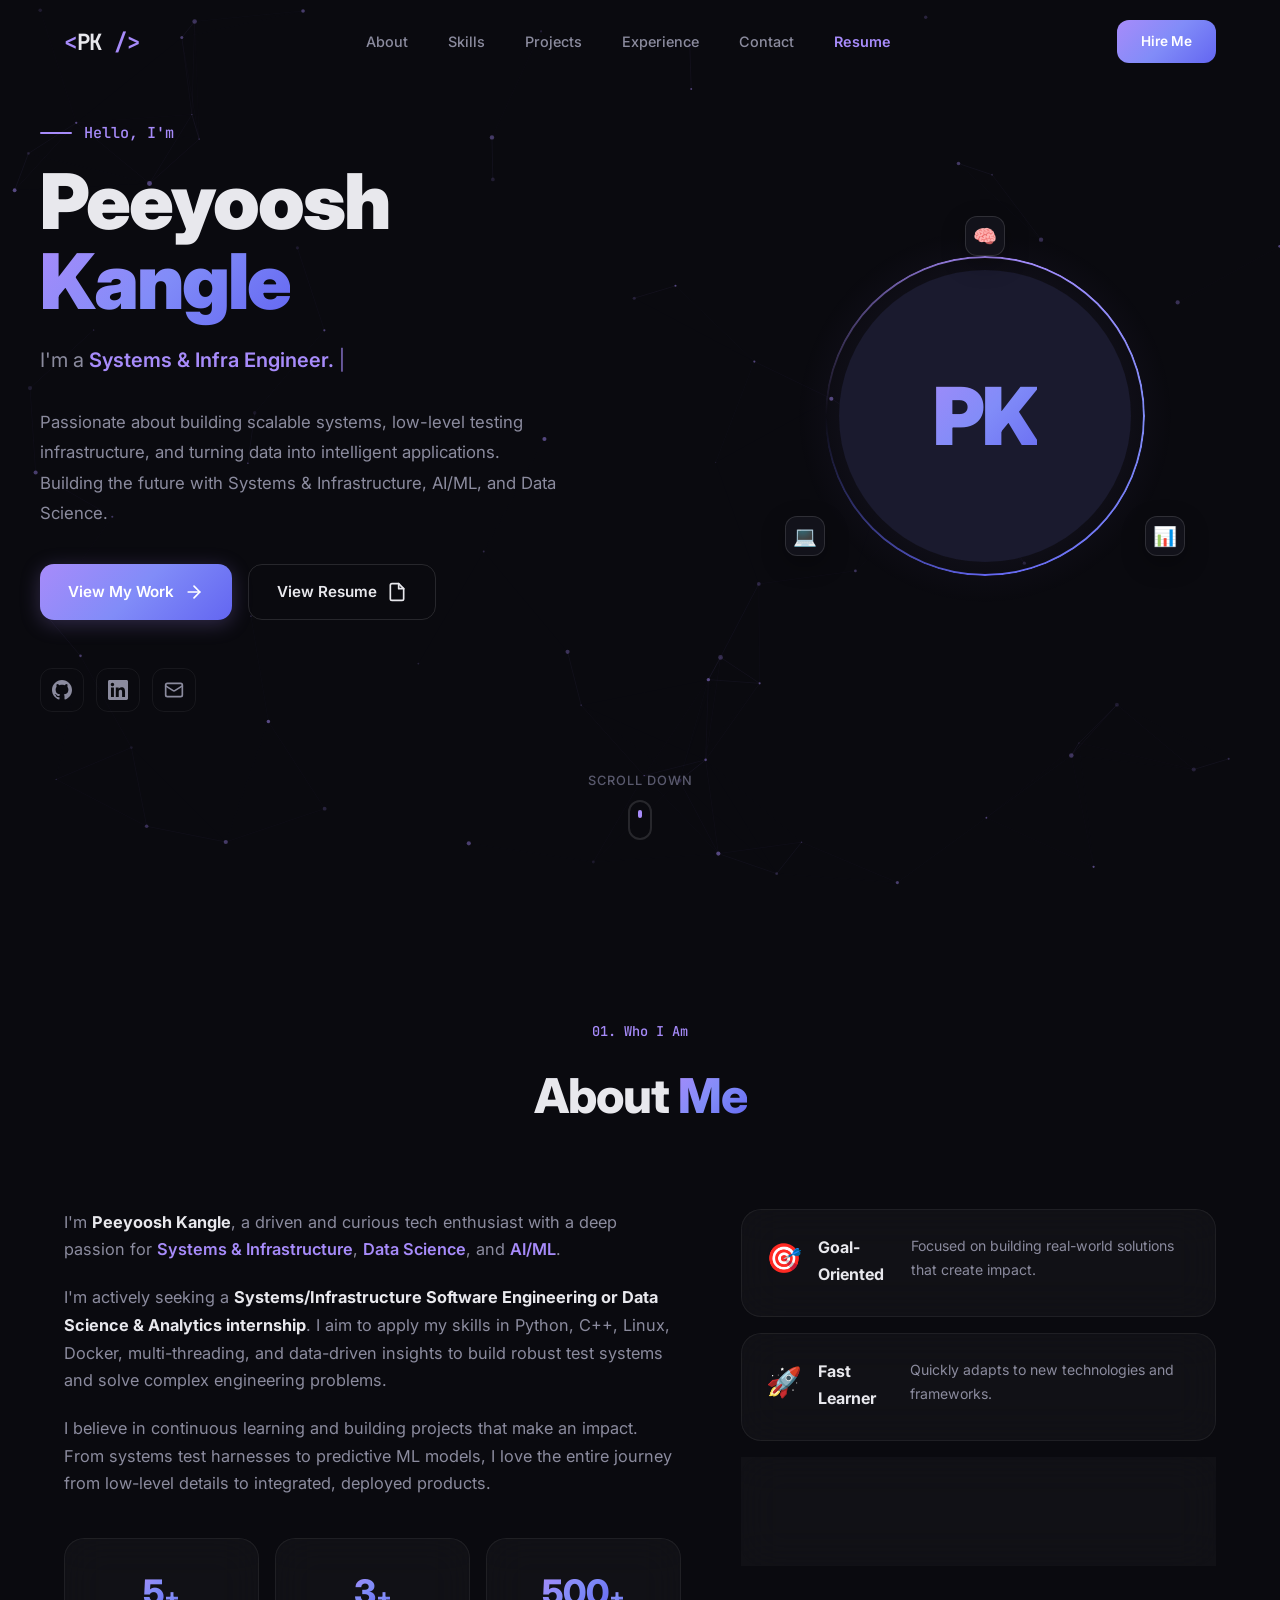
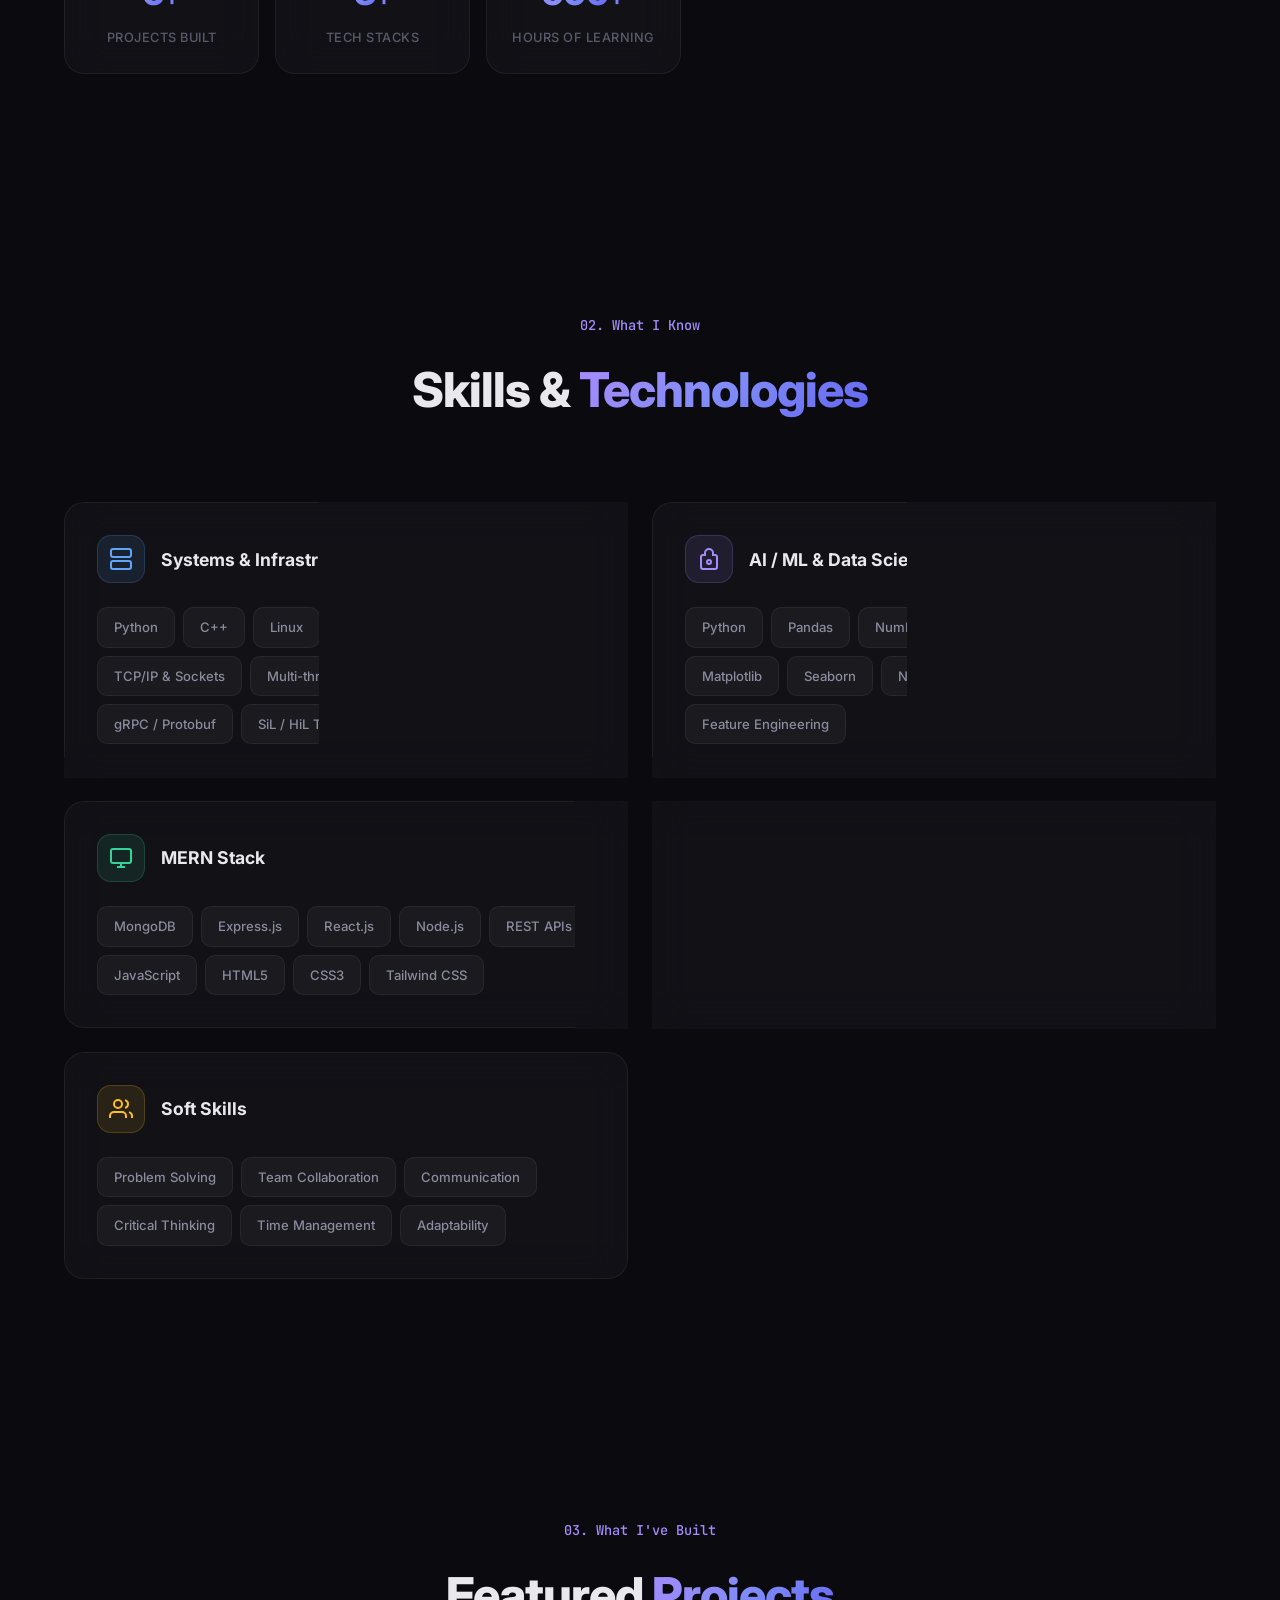
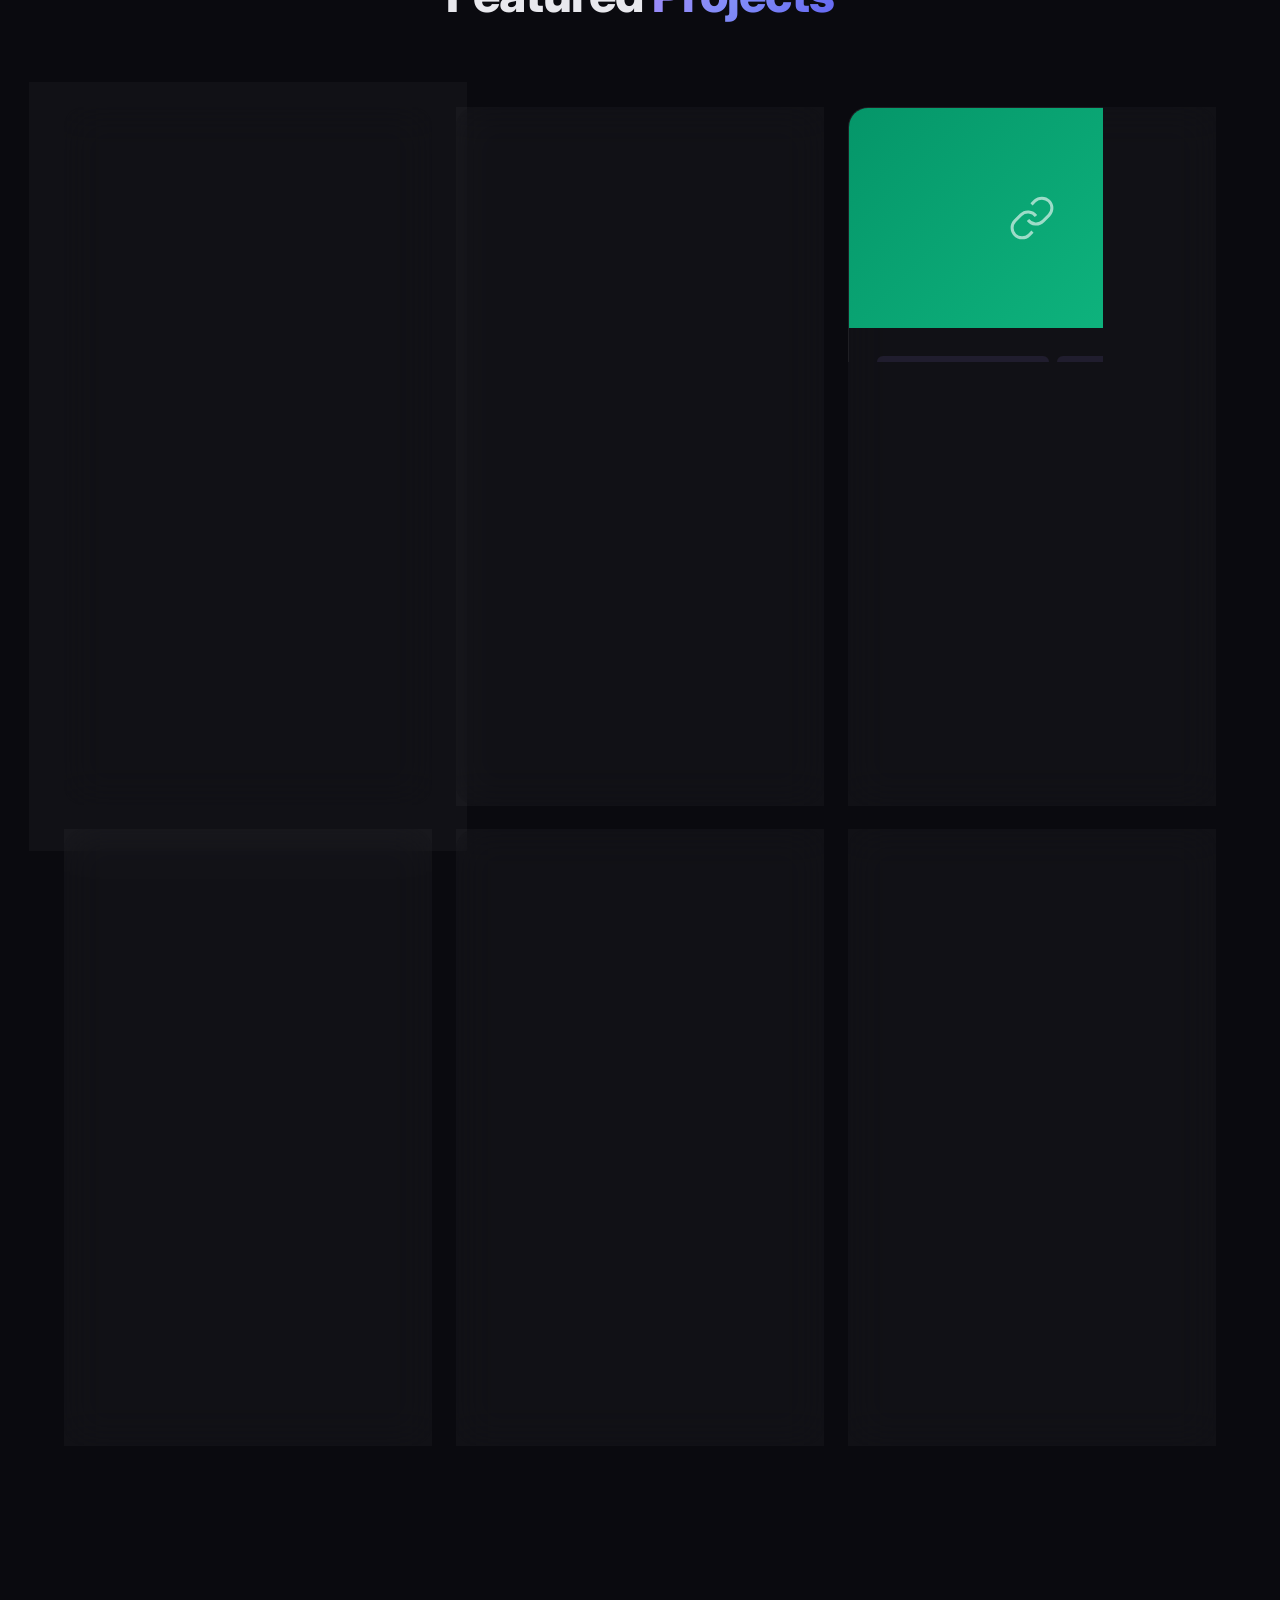
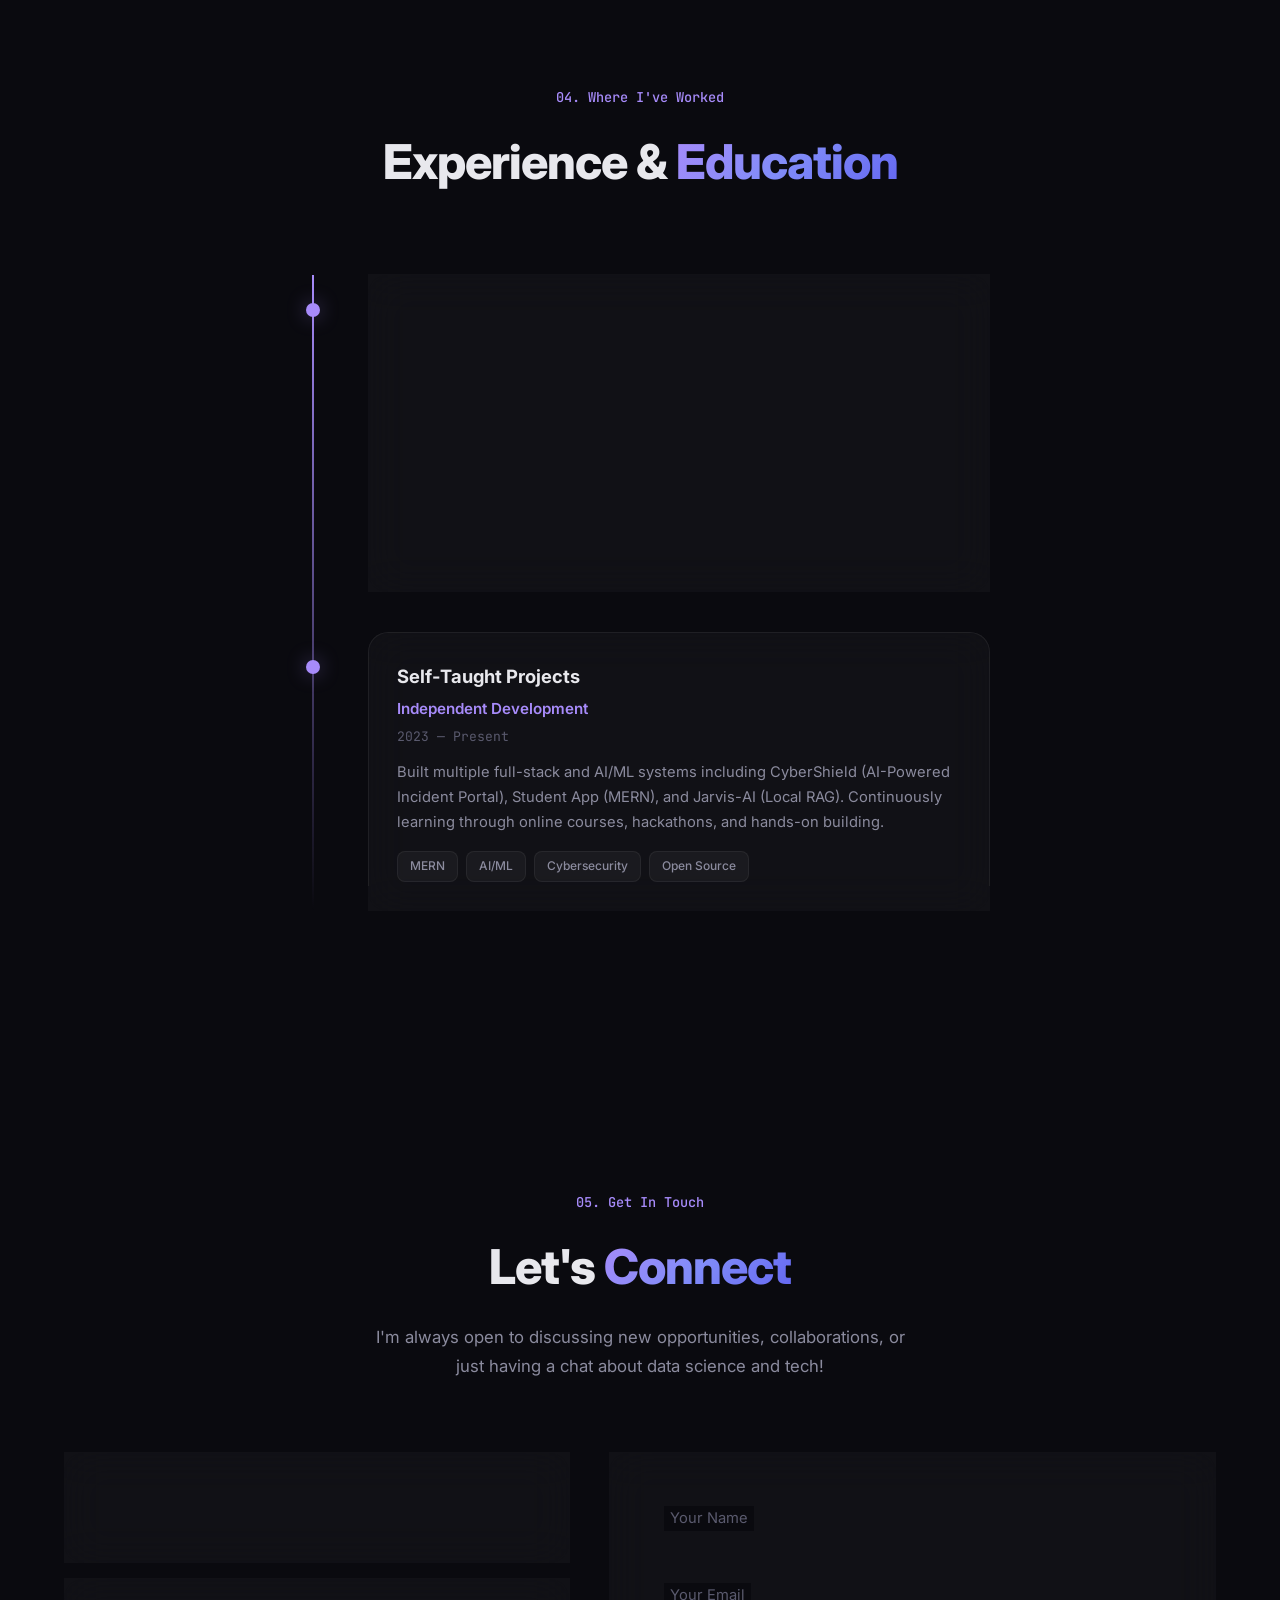
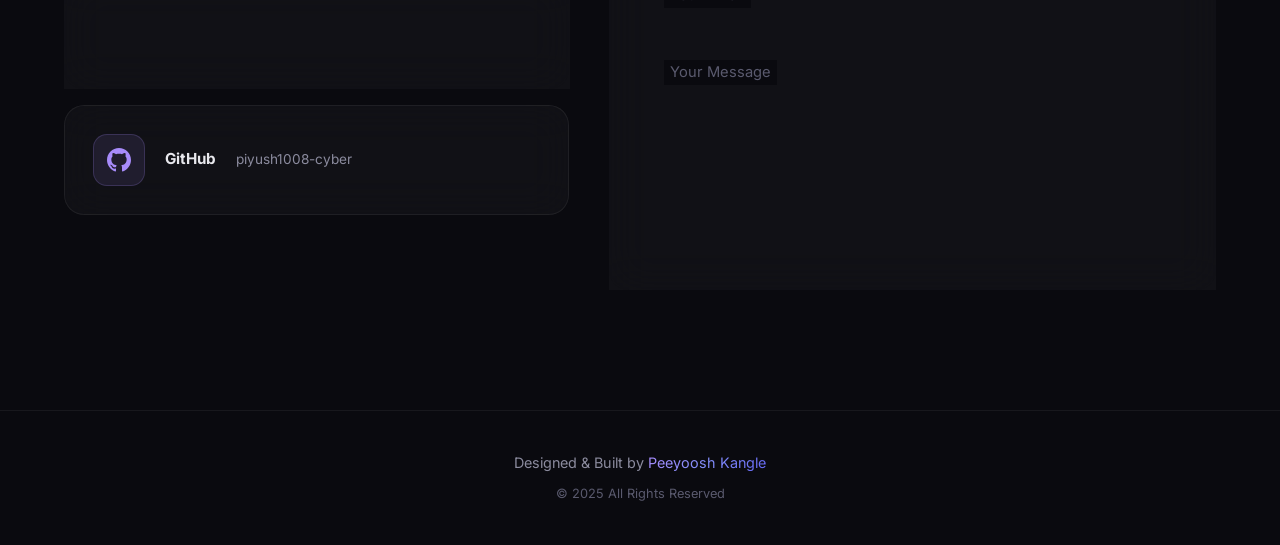
==== commit 7e08de95: "feat(portfolio): showcase CyberShield with XERJ recognition and top flagship engineering projects" ====
--- a/index.html
+++ b/index.html
@@ -279,174 +279,208 @@
                 <span class="section-tag">03. What I've Built</span>
                 <h2 class="section-title">Featured <span class="gradient-text">Projects</span></h2>
             </div>
-            <div class="projects-grid">
-                <!-- Project: Jarvis-AI Voice Assistant -->
-                <div class="project-card glass-card animate-on-scroll">
+                        <div class="projects-grid">
+                <!-- 1. CyberShield (Flagship & XERJ Indexed) -->
+                <div class="project-card glass-card animate-on-scroll" style="border: 1px solid rgba(99, 102, 241, 0.4); box-shadow: 0 10px 30px -10px rgba(99, 102, 241, 0.2);">
                     <div class="project-image">
-                        <div class="project-img-placeholder" style="--gradient: linear-gradient(135deg, #a78bfa, #6366f1);">
-                            <svg viewBox="0 0 24 24" fill="none" stroke="currentColor" stroke-width="1.5" width="48" height="48"><path d="M12 2a3 3 0 0 0-3 3v7a3 3 0 0 0 6 0V5a3 3 0 0 0-3-3z"/><path d="M19 10v2a7 7 0 0 1-14 0v-2"/><line x1="12" y1="19" x2="12" y2="22"/></svg>
+                        <div class="project-img-placeholder" style="--gradient: linear-gradient(135deg, #0A2540, #4f46e5);">
+                            <svg viewBox="0 0 24 24" fill="none" stroke="currentColor" stroke-width="1.5" width="48" height="48"><path d="M12 22s8-4 8-10V5l-8-3-8 3v7c0 6 8 10 8 10z"/></svg>
                         </div>
                         <div class="project-overlay">
-                            <a href="#" class="project-link-icon" aria-label="View Project">
+                            <a href="https://github.com/piyush1008-cyber/CyberShield" target="_blank" rel="noopener noreferrer" class="project-link-icon" aria-label="View Project">
                                 <svg viewBox="0 0 24 24" fill="none" stroke="currentColor" stroke-width="2"><path d="M18 13v6a2 2 0 0 1-2 2H5a2 2 0 0 1-2-2V8a2 2 0 0 1 2-2h6"/><polyline points="15 3 21 3 21 9"/><line x1="10" y1="14" x2="21" y2="3"/></svg>
                             </a>
-                            <a href="https://github.com/piyush1008-cyber/jarvis-voice-assistant" target="_blank" rel="noopener noreferrer" class="project-link-icon" aria-label="View Source Code">
+                            <a href="https://github.com/piyush1008-cyber/CyberShield" target="_blank" rel="noopener noreferrer" class="project-link-icon" aria-label="View Source Code">
                                 <svg viewBox="0 0 24 24" fill="currentColor"><path d="M12 0c-6.626 0-12 5.373-12 12 0 5.302 3.438 9.8 8.207 11.387.599.111.793-.261.793-.577v-2.234c-3.338.726-4.033-1.416-4.033-1.416-.546-1.387-1.333-1.756-1.333-1.756-1.089-.745.083-.729.083-.729 1.205.084 1.839 1.237 1.839 1.237 1.07 1.834 2.807 1.304 3.492.997.107-.775.418-1.305.762-1.604-2.665-.305-5.467-1.334-5.467-5.931 0-1.311.469-2.381 1.236-3.221-.124-.303-.535-1.524.117-3.176 0 0 1.008-.322 3.301 1.23.957-.266 1.983-.399 3.003-.404 1.02.005 2.047.138 3.006.404 2.291-1.552 3.297-1.23 3.297-1.23.653 1.653.242 2.874.118 3.176.77.84 1.235 1.911 1.235 3.221 0 4.609-2.807 5.624-5.479 5.921.43.372.823 1.102.823 2.222v3.293c0 .319.192.694.801.576 4.765-1.589 8.199-6.086 8.199-11.386 0-6.627-5.373-12-12-12z"/></svg>
                             </a>
                         </div>
                     </div>
                     <div class="project-info">
                         <div class="project-tags">
-                            <span>Systems Programming</span>
-                            <span>Multi-threading</span>
-                        </div>
-                        <h3 class="project-title">Jarvis-AI Voice Assistant</h3>
+                            <span style="background: rgba(99, 102, 241, 0.25); color: #818cf8; font-weight: 600;">★ XERJ Corpus Hub Indexed</span>
+                            <span>Full-Stack & Security</span>
+                        </div>
+                        <h3 class="project-title">CyberShield — Cybercrime Redressal Platform</h3>
                         <p class="project-description">
-                            A multi-threaded local voice assistant running concurrent processes for audio recording, expression tracking, and semantic search. Designed with thread-safe queue channels to prevent blocking, running local REST APIs (Ollama) via socket loops.
-                        </p>
-                        <div class="project-tech">
-                            <span>Python</span>
-                            <span>Multi-threading</span>
-                            <span>REST APIs</span>
-                            <span>TCP Sockets</span>
-                            <span>Process Controls</span>
-                        </div>
-                    </div>
-                </div>
-
-                <!-- Project: SmartCrop Recommendation Engine -->
-                <div class="project-card glass-card animate-on-scroll">
-                    <div class="project-image">
-                        <div class="project-img-placeholder" style="--gradient: linear-gradient(135deg, #10b981, #059669);">
-                            <svg viewBox="0 0 24 24" fill="none" stroke="currentColor" stroke-width="1.5" width="48" height="48"><path d="M12 22V12"/><path d="M12 12c2-3 5-3 7 0-3 1-5 2-7 0z"/><path d="M12 12c-2-3-5-3-7 0 3 1 5 2 7 0z"/><path d="M12 16c1.5-2 3.5-2 5 0-1.5 0.5-3.5 1-5 0z"/><path d="M12 16c-1.5-2-3.5-2-5 0 1.5 0.5 3.5 1 5 0z"/></svg>
-                        </div>
-                        <div class="project-overlay">
-                            <a href="#" class="project-link-icon" aria-label="View Project">
-                                <svg viewBox="0 0 24 24" fill="none" stroke="currentColor" stroke-width="2"><path d="M18 13v6a2 2 0 0 1-2 2H5a2 2 0 0 1-2-2V8a2 2 0 0 1 2-2h6"/><polyline points="15 3 21 3 21 9"/><line x1="10" y1="14" x2="21" y2="3"/></svg>
-                            </a>
-                            <a href="https://github.com/piyush1008-cyber/crop-recommendation" target="_blank" rel="noopener noreferrer" class="project-link-icon" aria-label="View Source Code">
-                                <svg viewBox="0 0 24 24" fill="currentColor"><path d="M12 0c-6.626 0-12 5.373-12 12 0 5.302 3.438 9.8 8.207 11.387.599.111.793-.261.793-.577v-2.234c-3.338.726-4.033-1.416-4.033-1.416-.546-1.387-1.333-1.756-1.333-1.756-1.089-.745.083-.729.083-.729 1.205.084 1.839 1.237 1.839 1.237 1.07 1.834 2.807 1.304 3.492.997.107-.775.418-1.305.762-1.604-2.665-.305-5.467-1.334-5.467-5.931 0-1.311.469-2.381 1.236-3.221-.124-.303-.535-1.524.117-3.176 0 0 1.008-.322 3.301 1.23.957-.266 1.983-.399 3.003-.404 1.02.005 2.047.138 3.006.404 2.291-1.552 3.297-1.23 3.297-1.23.653 1.653.242 2.874.118 3.176.77.84 1.235 1.911 1.235 3.221 0 4.609-2.807 5.624-5.479 5.921.43.372.823 1.102.823 2.222v3.293c0 .319.192.694.801.576 4.765-1.589 8.199-6.086 8.199-11.386 0-6.627-5.373-12-12-12z"/></svg>
-                            </a>
-                        </div>
-                    </div>
-                    <div class="project-info">
-                        <div class="project-tags">
-                            <span>Automation</span>
-                            <span>Data Pipeline</span>
-                        </div>
-                        <h3 class="project-title">SmartCrop Recommendation Engine</h3>
-                        <p class="project-description">
-                            A serialized machine learning prediction service with clean data validation checks, built as a reproducible pipeline. Features model-pickling persistence and an automated test suite verifying accuracy threshold targets.
-                        </p>
-                        <div class="project-tech">
-                            <span>Python</span>
-                            <span>Serialization</span>
-                            <span>Automated Testing</span>
-                            <span>Data Validation</span>
-                            <span>Streamlit</span>
-                        </div>
-                    </div>
-                </div>
-
-                <!-- Project 1: Student App -->
-                <div class="project-card glass-card animate-on-scroll">
-                    <div class="project-image">
-                        <div class="project-img-placeholder" style="--gradient: linear-gradient(135deg, #667eea, #764ba2);">
-                            <svg viewBox="0 0 24 24" fill="none" stroke="currentColor" stroke-width="1.5" width="48" height="48"><path d="M4 19.5A2.5 2.5 0 0 1 6.5 17H20"/><path d="M6.5 2H20v20H6.5A2.5 2.5 0 0 1 4 19.5v-15A2.5 2.5 0 0 1 6.5 2z"/><path d="M8 7h8"/><path d="M8 11h6"/></svg>
-                        </div>
-                        <div class="project-overlay">
-                            <a href="#" class="project-link-icon" aria-label="View Project">
-                                <svg viewBox="0 0 24 24" fill="none" stroke="currentColor" stroke-width="2"><path d="M18 13v6a2 2 0 0 1-2 2H5a2 2 0 0 1-2-2V8a2 2 0 0 1 2-2h6"/><polyline points="15 3 21 3 21 9"/><line x1="10" y1="14" x2="21" y2="3"/></svg>
-                            </a>
-                            <a href="#" class="project-link-icon" aria-label="View Source Code">
-                                <svg viewBox="0 0 24 24" fill="currentColor"><path d="M12 0c-6.626 0-12 5.373-12 12 0 5.302 3.438 9.8 8.207 11.387.599.111.793-.261.793-.577v-2.234c-3.338.726-4.033-1.416-4.033-1.416-.546-1.387-1.333-1.756-1.333-1.756-1.089-.745.083-.729.083-.729 1.205.084 1.839 1.237 1.839 1.237 1.07 1.834 2.807 1.304 3.492.997.107-.775.418-1.305.762-1.604-2.665-.305-5.467-1.334-5.467-5.931 0-1.311.469-2.381 1.236-3.221-.124-.303-.535-1.524.117-3.176 0 0 1.008-.322 3.301 1.23.957-.266 1.983-.399 3.003-.404 1.02.005 2.047.138 3.006.404 2.291-1.552 3.297-1.23 3.297-1.23.653 1.653.242 2.874.118 3.176.77.84 1.235 1.911 1.235 3.221 0 4.609-2.807 5.624-5.479 5.921.43.372.823 1.102.823 2.222v3.293c0 .319.192.694.801.576 4.765-1.589 8.199-6.086 8.199-11.386 0-6.627-5.373-12-12-12z"/></svg>
-                            </a>
-                        </div>
-                    </div>
-                    <div class="project-info">
-                        <div class="project-tags">
-                            <span>Client-Server</span>
-                            <span>API Testing</span>
-                        </div>
-                        <h3 class="project-title">Student App</h3>
-                        <p class="project-description">
-                            Full-stack CRUD system with structured database models and MVC controllers. Includes security rules and a complete Postman test suite to validate JSON responses, route guards, and status codes.
-                        </p>
-                        <div class="project-tech">
-                            <span>Node.js</span>
-                            <span>REST APIs</span>
-                            <span>API Test Suite</span>
-                            <span>Postman</span>
-                            <span>MongoDB</span>
-                        </div>
-                    </div>
-                </div>
-
-                <!-- Project: CyberShield -->
-                <div class="project-card glass-card animate-on-scroll">
-                    <div class="project-image">
-                        <div class="project-img-placeholder" style="--gradient: linear-gradient(135deg, #ec4899, #8b5cf6);">
-                            <svg viewBox="0 0 24 24" fill="none" stroke="currentColor" stroke-width="1.5" width="48" height="48"><path d="M12 22s8-4 8-10V5l-8-3-8 3v7c0 6 8 10 8 10z"/></svg>
-                        </div>
-                        <div class="project-overlay">
-                            <a href="#" class="project-link-icon" aria-label="View Project">
-                                <svg viewBox="0 0 24 24" fill="none" stroke="currentColor" stroke-width="2"><path d="M18 13v6a2 2 0 0 1-2 2H5a2 2 0 0 1-2-2V8a2 2 0 0 1 2-2h6"/><polyline points="15 3 21 3 21 9"/><line x1="10" y1="14" x2="21" y2="3"/></svg>
-                            </a>
-                            <a href="https://github.com/piyush1008-cyber/cybershield" target="_blank" rel="noopener noreferrer" class="project-link-icon" aria-label="View Source Code">
-                                <svg viewBox="0 0 24 24" fill="currentColor"><path d="M12 0c-6.626 0-12 5.373-12 12 0 5.302 3.438 9.8 8.207 11.387.599.111.793-.261.793-.577v-2.234c-3.338.726-4.033-1.416-4.033-1.416-.546-1.387-1.333-1.756-1.333-1.756-1.089-.745.083-.729.083-.729 1.205.084 1.839 1.237 1.839 1.237 1.07 1.834 2.807 1.304 3.492.997.107-.775.418-1.305.762-1.604-2.665-.305-5.467-1.334-5.467-5.931 0-1.311.469-2.381 1.236-3.221-.124-.303-.535-1.524.117-3.176 0 0 1.008-.322 3.301 1.23.957-.266 1.983-.399 3.003-.404 1.02.005 2.047.138 3.006.404 2.291-1.552 3.297-1.23 3.297-1.23.653 1.653.242 2.874.118 3.176.77.84 1.235 1.911 1.235 3.221 0 4.609-2.807 5.624-5.479 5.921.43.372.823 1.102.823 2.222v3.293c0 .319.192.694.801.576 4.765-1.589 8.199-6.086 8.199-11.386 0-6.627-5.373-12-12-12z"/></svg>
-                            </a>
-                        </div>
-                    </div>
-                    <div class="project-info">
-                        <div class="project-tags">
-                            <span>Cybersecurity</span>
-                            <span>Full-Stack & AI</span>
-                        </div>
-                        <h3 class="project-title">CyberShield — AI Incident Portal</h3>
-                        <p class="project-description">
-                            Enterprise cyber crime management portal with 3 role-based dashboards (Citizen, Investigator, Admin). Selected for the open-source XERJ Corpus Hub for its Sec 65B evidence hashing and automated incident triage architecture.
+                            Enterprise incident management platform featuring Role-Based Access Control, automated tracking IDs (CS-2026-XXXXXX), and cryptographic SHA-256 evidence hashing compliant with Section 65B of the Indian Evidence Act. Selected for the open-source XERJ Corpus Hub as an AI reference architecture.
                         </p>
                         <div class="project-tech">
                             <span>React 19</span>
                             <span>Node.js / Express</span>
                             <span>MongoDB</span>
                             <span>Sec 65B Forensics</span>
-                            <span style="background: rgba(99, 102, 241, 0.25); color: #a5b4fc; border: 1px solid rgba(99, 102, 241, 0.5);">★ XERJ Indexed</span>
-                        </div>
-                    </div>
-                </div>
-
-                <!-- Project 3: Data Science EDA -->
+                            <span>JWT / RBAC</span>
+                            <span>CI Passing</span>
+                        </div>
+                    </div>
+                </div>
+
+                <!-- 2. Customer Churn Prediction -->
                 <div class="project-card glass-card animate-on-scroll">
                     <div class="project-image">
-                        <div class="project-img-placeholder" style="--gradient: linear-gradient(135deg, #4facfe, #00f2fe);">
+                        <div class="project-img-placeholder" style="--gradient: linear-gradient(135deg, #0ea5e9, #2563eb);">
                             <svg viewBox="0 0 24 24" fill="none" stroke="currentColor" stroke-width="1.5" width="48" height="48"><line x1="18" y1="20" x2="18" y2="10"/><line x1="12" y1="20" x2="12" y2="4"/><line x1="6" y1="20" x2="6" y2="14"/><line x1="2" y1="20" x2="22" y2="20"/></svg>
                         </div>
                         <div class="project-overlay">
-                            <a href="#" class="project-link-icon" aria-label="View Project">
+                            <a href="https://github.com/piyush1008-cyber/customer-churn-prediction" target="_blank" rel="noopener noreferrer" class="project-link-icon" aria-label="View Project">
                                 <svg viewBox="0 0 24 24" fill="none" stroke="currentColor" stroke-width="2"><path d="M18 13v6a2 2 0 0 1-2 2H5a2 2 0 0 1-2-2V8a2 2 0 0 1 2-2h6"/><polyline points="15 3 21 3 21 9"/><line x1="10" y1="14" x2="21" y2="3"/></svg>
                             </a>
-                            <a href="#" class="project-link-icon" aria-label="View Source Code">
+                            <a href="https://github.com/piyush1008-cyber/customer-churn-prediction" target="_blank" rel="noopener noreferrer" class="project-link-icon" aria-label="View Source Code">
                                 <svg viewBox="0 0 24 24" fill="currentColor"><path d="M12 0c-6.626 0-12 5.373-12 12 0 5.302 3.438 9.8 8.207 11.387.599.111.793-.261.793-.577v-2.234c-3.338.726-4.033-1.416-4.033-1.416-.546-1.387-1.333-1.756-1.333-1.756-1.089-.745.083-.729.083-.729 1.205.084 1.839 1.237 1.839 1.237 1.07 1.834 2.807 1.304 3.492.997.107-.775.418-1.305.762-1.604-2.665-.305-5.467-1.334-5.467-5.931 0-1.311.469-2.381 1.236-3.221-.124-.303-.535-1.524.117-3.176 0 0 1.008-.322 3.301 1.23.957-.266 1.983-.399 3.003-.404 1.02.005 2.047.138 3.006.404 2.291-1.552 3.297-1.23 3.297-1.23.653 1.653.242 2.874.118 3.176.77.84 1.235 1.911 1.235 3.221 0 4.609-2.807 5.624-5.479 5.921.43.372.823 1.102.823 2.222v3.293c0 .319.192.694.801.576 4.765-1.589 8.199-6.086 8.199-11.386 0-6.627-5.373-12-12-12z"/></svg>
                             </a>
                         </div>
                     </div>
                     <div class="project-info">
                         <div class="project-tags">
-                            <span>Data Science</span>
-                            <span>Analytics</span>
-                        </div>
-                        <h3 class="project-title">Exploratory Data Analysis</h3>
+                            <span>Machine Learning</span>
+                            <span>Streamlit App</span>
+                        </div>
+                        <h3 class="project-title">Customer Churn Prediction (0.9427 ROC-AUC)</h3>
                         <p class="project-description">
-                            In-depth exploratory data analysis on real-world datasets. Includes data cleaning,
-                            statistical analysis, visualization, and actionable insights using Python's
-                            data science ecosystem.
+                            Predictive telecom customer churn classification engine using SMOTE resampled Random Forest and Gradient Boosting. Includes an interactive Streamlit web dashboard with real-time risk gauges, retention advice, and batch CSV scoring.
                         </p>
                         <div class="project-tech">
+                            <span>Scikit-Learn</span>
+                            <span>Streamlit</span>
+                            <span>SMOTE</span>
                             <span>Pandas</span>
-                            <span>Matplotlib</span>
-                            <span>Seaborn</span>
-                            <span>Jupyter</span>
+                            <span>GitHub Actions CI</span>
+                        </div>
+                    </div>
+                </div>
+
+                <!-- 3. URL Shortener API -->
+                <div class="project-card glass-card animate-on-scroll">
+                    <div class="project-image">
+                        <div class="project-img-placeholder" style="--gradient: linear-gradient(135deg, #059669, #10b981);">
+                            <svg viewBox="0 0 24 24" fill="none" stroke="currentColor" stroke-width="1.5" width="48" height="48"><path d="M10 13a5 5 0 0 0 7.54.54l3-3a5 5 0 0 0-7.07-7.07l-1.72 1.71"/><path d="M14 11a5 5 0 0 0-7.54-.54l-3 3a5 5 0 0 0 7.07 7.07l1.71-1.71"/></svg>
+                        </div>
+                        <div class="project-overlay">
+                            <a href="https://github.com/piyush1008-cyber/url-shortener-api" target="_blank" rel="noopener noreferrer" class="project-link-icon" aria-label="View Project">
+                                <svg viewBox="0 0 24 24" fill="none" stroke="currentColor" stroke-width="2"><path d="M18 13v6a2 2 0 0 1-2 2H5a2 2 0 0 1-2-2V8a2 2 0 0 1 2-2h6"/><polyline points="15 3 21 3 21 9"/><line x1="10" y1="14" x2="21" y2="3"/></svg>
+                            </a>
+                            <a href="https://github.com/piyush1008-cyber/url-shortener-api" target="_blank" rel="noopener noreferrer" class="project-link-icon" aria-label="View Source Code">
+                                <svg viewBox="0 0 24 24" fill="currentColor"><path d="M12 0c-6.626 0-12 5.373-12 12 0 5.302 3.438 9.8 8.207 11.387.599.111.793-.261.793-.577v-2.234c-3.338.726-4.033-1.416-4.033-1.416-.546-1.387-1.333-1.756-1.333-1.756-1.089-.745.083-.729.083-.729 1.205.084 1.839 1.237 1.839 1.237 1.07 1.834 2.807 1.304 3.492.997.107-.775.418-1.305.762-1.604-2.665-.305-5.467-1.334-5.467-5.931 0-1.311.469-2.381 1.236-3.221-.124-.303-.535-1.524.117-3.176 0 0 1.008-.322 3.301 1.23.957-.266 1.983-.399 3.003-.404 1.02.005 2.047.138 3.006.404 2.291-1.552 3.297-1.23 3.297-1.23.653 1.653.242 2.874.118 3.176.77.84 1.235 1.911 1.235 3.221 0 4.609-2.807 5.624-5.479 5.921.43.372.823 1.102.823 2.222v3.293c0 .319.192.694.801.576 4.765-1.589 8.199-6.086 8.199-11.386 0-6.627-5.373-12-12-12z"/></svg>
+                            </a>
+                        </div>
+                    </div>
+                    <div class="project-info">
+                        <div class="project-tags">
+                            <span>High-Throughput API</span>
+                            <span>FastAPI</span>
+                        </div>
+                        <h3 class="project-title">High-Throughput URL Shortener & Telemetry</h3>
+                        <p class="project-description">
+                            Production-grade URL shortening REST API designed for 10k+ req/sec using Base62 bi-directional encoding, collision-free indexing, and real-time click telemetry analytics with SQLAlchemy and Docker.
+                        </p>
+                        <div class="project-tech">
+                            <span>FastAPI</span>
+                            <span>Base62</span>
+                            <span>SQLAlchemy</span>
+                            <span>Docker</span>
+                            <span>Pytest (8/8 Passed)</span>
+                        </div>
+                    </div>
+                </div>
+
+                <!-- 4. AI Resume Matcher -->
+                <div class="project-card glass-card animate-on-scroll">
+                    <div class="project-image">
+                        <div class="project-img-placeholder" style="--gradient: linear-gradient(135deg, #8b5cf6, #ec4899);">
+                            <svg viewBox="0 0 24 24" fill="none" stroke="currentColor" stroke-width="1.5" width="48" height="48"><path d="M14 2H6a2 2 0 0 0-2 2v16a2 2 0 0 0 2 2h12a2 2 0 0 0 2-2V8z"/><polyline points="14 2 14 8 20 8"/><line x1="16" y1="13" x2="8" y2="13"/><line x1="16" y1="17" x2="8" y2="17"/><polyline points="10 9 9 9 8 9"/></svg>
+                        </div>
+                        <div class="project-overlay">
+                            <a href="https://github.com/piyush1008-cyber/ai-resume-matcher" target="_blank" rel="noopener noreferrer" class="project-link-icon" aria-label="View Project">
+                                <svg viewBox="0 0 24 24" fill="none" stroke="currentColor" stroke-width="2"><path d="M18 13v6a2 2 0 0 1-2 2H5a2 2 0 0 1-2-2V8a2 2 0 0 1 2-2h6"/><polyline points="15 3 21 3 21 9"/><line x1="10" y1="14" x2="21" y2="3"/></svg>
+                            </a>
+                            <a href="https://github.com/piyush1008-cyber/ai-resume-matcher" target="_blank" rel="noopener noreferrer" class="project-link-icon" aria-label="View Source Code">
+                                <svg viewBox="0 0 24 24" fill="currentColor"><path d="M12 0c-6.626 0-12 5.373-12 12 0 5.302 3.438 9.8 8.207 11.387.599.111.793-.261.793-.577v-2.234c-3.338.726-4.033-1.416-4.033-1.416-.546-1.387-1.333-1.756-1.333-1.756-1.089-.745.083-.729.083-.729 1.205.084 1.839 1.237 1.839 1.237 1.07 1.834 2.807 1.304 3.492.997.107-.775.418-1.305.762-1.604-2.665-.305-5.467-1.334-5.467-5.931 0-1.311.469-2.381 1.236-3.221-.124-.303-.535-1.524.117-3.176 0 0 1.008-.322 3.301 1.23.957-.266 1.983-.399 3.003-.404 1.02.005 2.047.138 3.006.404 2.291-1.552 3.297-1.23 3.297-1.23.653 1.653.242 2.874.118 3.176.77.84 1.235 1.911 1.235 3.221 0 4.609-2.807 5.624-5.479 5.921.43.372.823 1.102.823 2.222v3.293c0 .319.192.694.801.576 4.765-1.589 8.199-6.086 8.199-11.386 0-6.627-5.373-12-12-12z"/></svg>
+                            </a>
+                        </div>
+                    </div>
+                    <div class="project-info">
+                        <div class="project-tags">
+                            <span>NLP & Cosine Similarity</span>
+                            <span>Streamlit App</span>
+                        </div>
+                        <h3 class="project-title">AI Resume & JD Matcher</h3>
+                        <p class="project-description">
+                            Candidate-to-Job Description fit scorer utilizing TF-IDF n-grams and Cosine Similarity. Features skill extraction across 150+ tech taxonomy categories, missing skill gap analysis, and interactive side-by-side Streamlit UI.
+                        </p>
+                        <div class="project-tech">
+                            <span>Python / NLP</span>
+                            <span>TF-IDF</span>
+                            <span>Streamlit</span>
+                            <span>Cosine Similarity</span>
+                            <span>CI Passing</span>
+                        </div>
+                    </div>
+                </div>
+
+                <!-- 5. Distributed Redis Rate Limiter -->
+                <div class="project-card glass-card animate-on-scroll">
+                    <div class="project-image">
+                        <div class="project-img-placeholder" style="--gradient: linear-gradient(135deg, #dc2626, #f97316);">
+                            <svg viewBox="0 0 24 24" fill="none" stroke="currentColor" stroke-width="1.5" width="48" height="48"><polygon points="13 2 3 14 12 14 11 22 21 10 12 10 13 2"/></svg>
+                        </div>
+                        <div class="project-overlay">
+                            <a href="https://github.com/piyush1008-cyber/rate-limiter-redis" target="_blank" rel="noopener noreferrer" class="project-link-icon" aria-label="View Project">
+                                <svg viewBox="0 0 24 24" fill="none" stroke="currentColor" stroke-width="2"><path d="M18 13v6a2 2 0 0 1-2 2H5a2 2 0 0 1-2-2V8a2 2 0 0 1 2-2h6"/><polyline points="15 3 21 3 21 9"/><line x1="10" y1="14" x2="21" y2="3"/></svg>
+                            </a>
+                            <a href="https://github.com/piyush1008-cyber/rate-limiter-redis" target="_blank" rel="noopener noreferrer" class="project-link-icon" aria-label="View Source Code">
+                                <svg viewBox="0 0 24 24" fill="currentColor"><path d="M12 0c-6.626 0-12 5.373-12 12 0 5.302 3.438 9.8 8.207 11.387.599.111.793-.261.793-.577v-2.234c-3.338.726-4.033-1.416-4.033-1.416-.546-1.387-1.333-1.756-1.333-1.756-1.089-.745.083-.729.083-.729 1.205.084 1.839 1.237 1.839 1.237 1.07 1.834 2.807 1.304 3.492.997.107-.775.418-1.305.762-1.604-2.665-.305-5.467-1.334-5.467-5.931 0-1.311.469-2.381 1.236-3.221-.124-.303-.535-1.524.117-3.176 0 0 1.008-.322 3.301 1.23.957-.266 1.983-.399 3.003-.404 1.02.005 2.047.138 3.006.404 2.291-1.552 3.297-1.23 3.297-1.23.653 1.653.242 2.874.118 3.176.77.84 1.235 1.911 1.235 3.221 0 4.609-2.807 5.624-5.479 5.921.43.372.823 1.102.823 2.222v3.293c0 .319.192.694.801.576 4.765-1.589 8.199-6.086 8.199-11.386 0-6.627-5.373-12-12-12z"/></svg>
+                            </a>
+                        </div>
+                    </div>
+                    <div class="project-info">
+                        <div class="project-tags">
+                            <span>Distributed Systems</span>
+                            <span>ASGI Middleware</span>
+                        </div>
+                        <h3 class="project-title">Distributed Redis Rate Limiter</h3>
+                        <p class="project-description">
+                            High-concurrency ASGI rate-limiting middleware for FastAPI applications. Implements both Token Bucket and Sliding Window Log algorithms with distributed atomic Redis scripts, preventing DDoS and API starvation.
+                        </p>
+                        <div class="project-tech">
+                            <span>FastAPI</span>
+                            <span>Redis</span>
+                            <span>ASGI</span>
+                            <span>Token Bucket</span>
+                            <span>Pytest (100% Pass)</span>
+                        </div>
+                    </div>
+                </div>
+
+                <!-- 6. Placement DSA Mastery -->
+                <div class="project-card glass-card animate-on-scroll">
+                    <div class="project-image">
+                        <div class="project-img-placeholder" style="--gradient: linear-gradient(135deg, #0284c7, #6366f1);">
+                            <svg viewBox="0 0 24 24" fill="none" stroke="currentColor" stroke-width="1.5" width="48" height="48"><polyline points="16 18 22 12 16 6"/><polyline points="8 6 2 12 8 18"/></svg>
+                        </div>
+                        <div class="project-overlay">
+                            <a href="https://github.com/piyush1008-cyber/placement-dsa-mastery" target="_blank" rel="noopener noreferrer" class="project-link-icon" aria-label="View Project">
+                                <svg viewBox="0 0 24 24" fill="none" stroke="currentColor" stroke-width="2"><path d="M18 13v6a2 2 0 0 1-2 2H5a2 2 0 0 1-2-2V8a2 2 0 0 1 2-2h6"/><polyline points="15 3 21 3 21 9"/><line x1="10" y1="14" x2="21" y2="3"/></svg>
+                            </a>
+                            <a href="https://github.com/piyush1008-cyber/placement-dsa-mastery" target="_blank" rel="noopener noreferrer" class="project-link-icon" aria-label="View Source Code">
+                                <svg viewBox="0 0 24 24" fill="currentColor"><path d="M12 0c-6.626 0-12 5.373-12 12 0 5.302 3.438 9.8 8.207 11.387.599.111.793-.261.793-.577v-2.234c-3.338.726-4.033-1.416-4.033-1.416-.546-1.387-1.333-1.756-1.333-1.756-1.089-.745.083-.729.083-.729 1.205.084 1.839 1.237 1.839 1.237 1.07 1.834 2.807 1.304 3.492.997.107-.775.418-1.305.762-1.604-2.665-.305-5.467-1.334-5.467-5.931 0-1.311.469-2.381 1.236-3.221-.124-.303-.535-1.524.117-3.176 0 0 1.008-.322 3.301 1.23.957-.266 1.983-.399 3.003-.404 1.02.005 2.047.138 3.006.404 2.291-1.552 3.297-1.23 3.297-1.23.653 1.653.242 2.874.118 3.176.77.84 1.235 1.911 1.235 3.221 0 4.609-2.807 5.624-5.479 5.921.43.372.823 1.102.823 2.222v3.293c0 .319.192.694.801.576 4.765-1.589 8.199-6.086 8.199-11.386 0-6.627-5.373-12-12-12z"/></svg>
+                            </a>
+                        </div>
+                    </div>
+                    <div class="project-info">
+                        <div class="project-tags">
+                            <span>Data Structures & Algo</span>
+                            <span>C++17 & Python 3</span>
+                        </div>
+                        <h3 class="project-title">Placement DSA Mastery Suite</h3>
+                        <p class="project-description">
+                            150+ curated Top Interview algorithmic solutions implemented in both modern C++17 and Python 3.12 with time/space complexity analysis and automated GitHub Actions CI regression testing.
+                        </p>
+                        <div class="project-tech">
+                            <span>C++17</span>
+                            <span>Python 3.12</span>
+                            <span>Algorithms</span>
+                            <span>LeetCode Top 150</span>
+                            <span>CI Passing</span>
                         </div>
                     </div>
                 </div>
